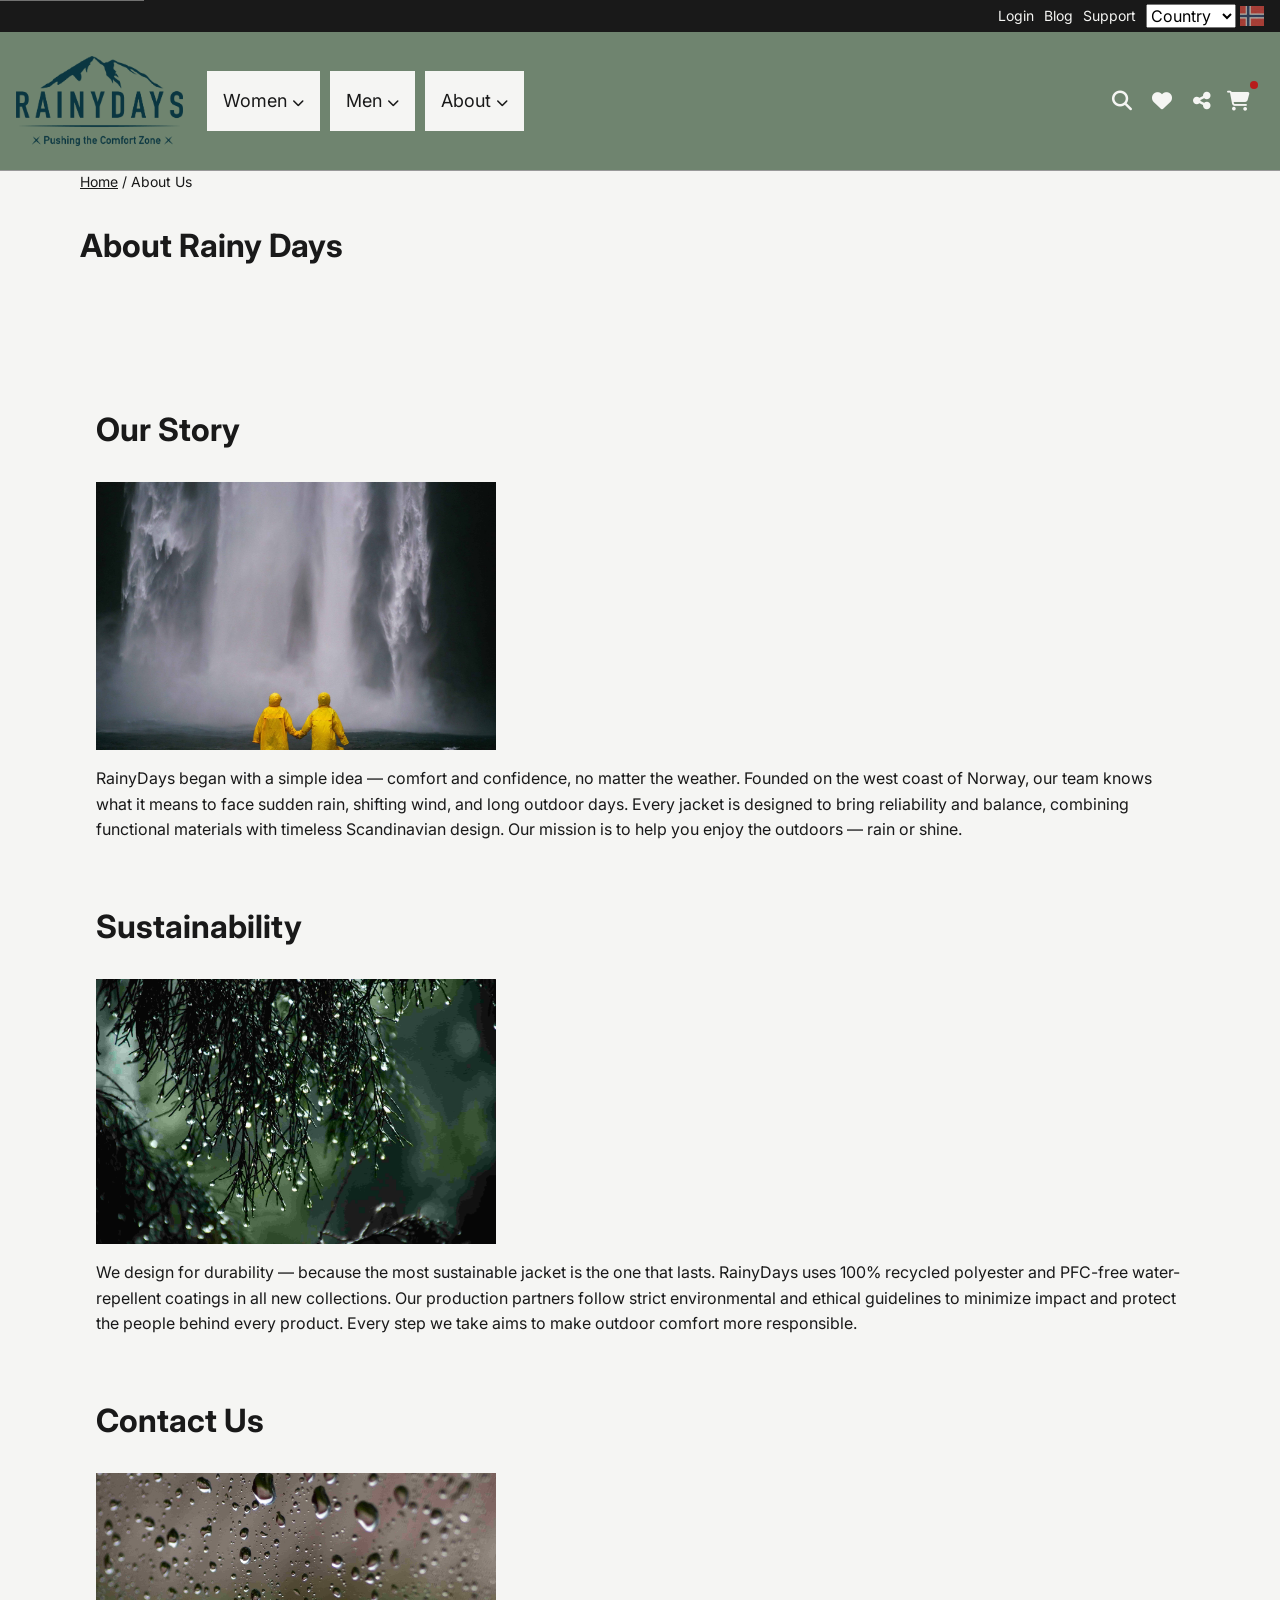
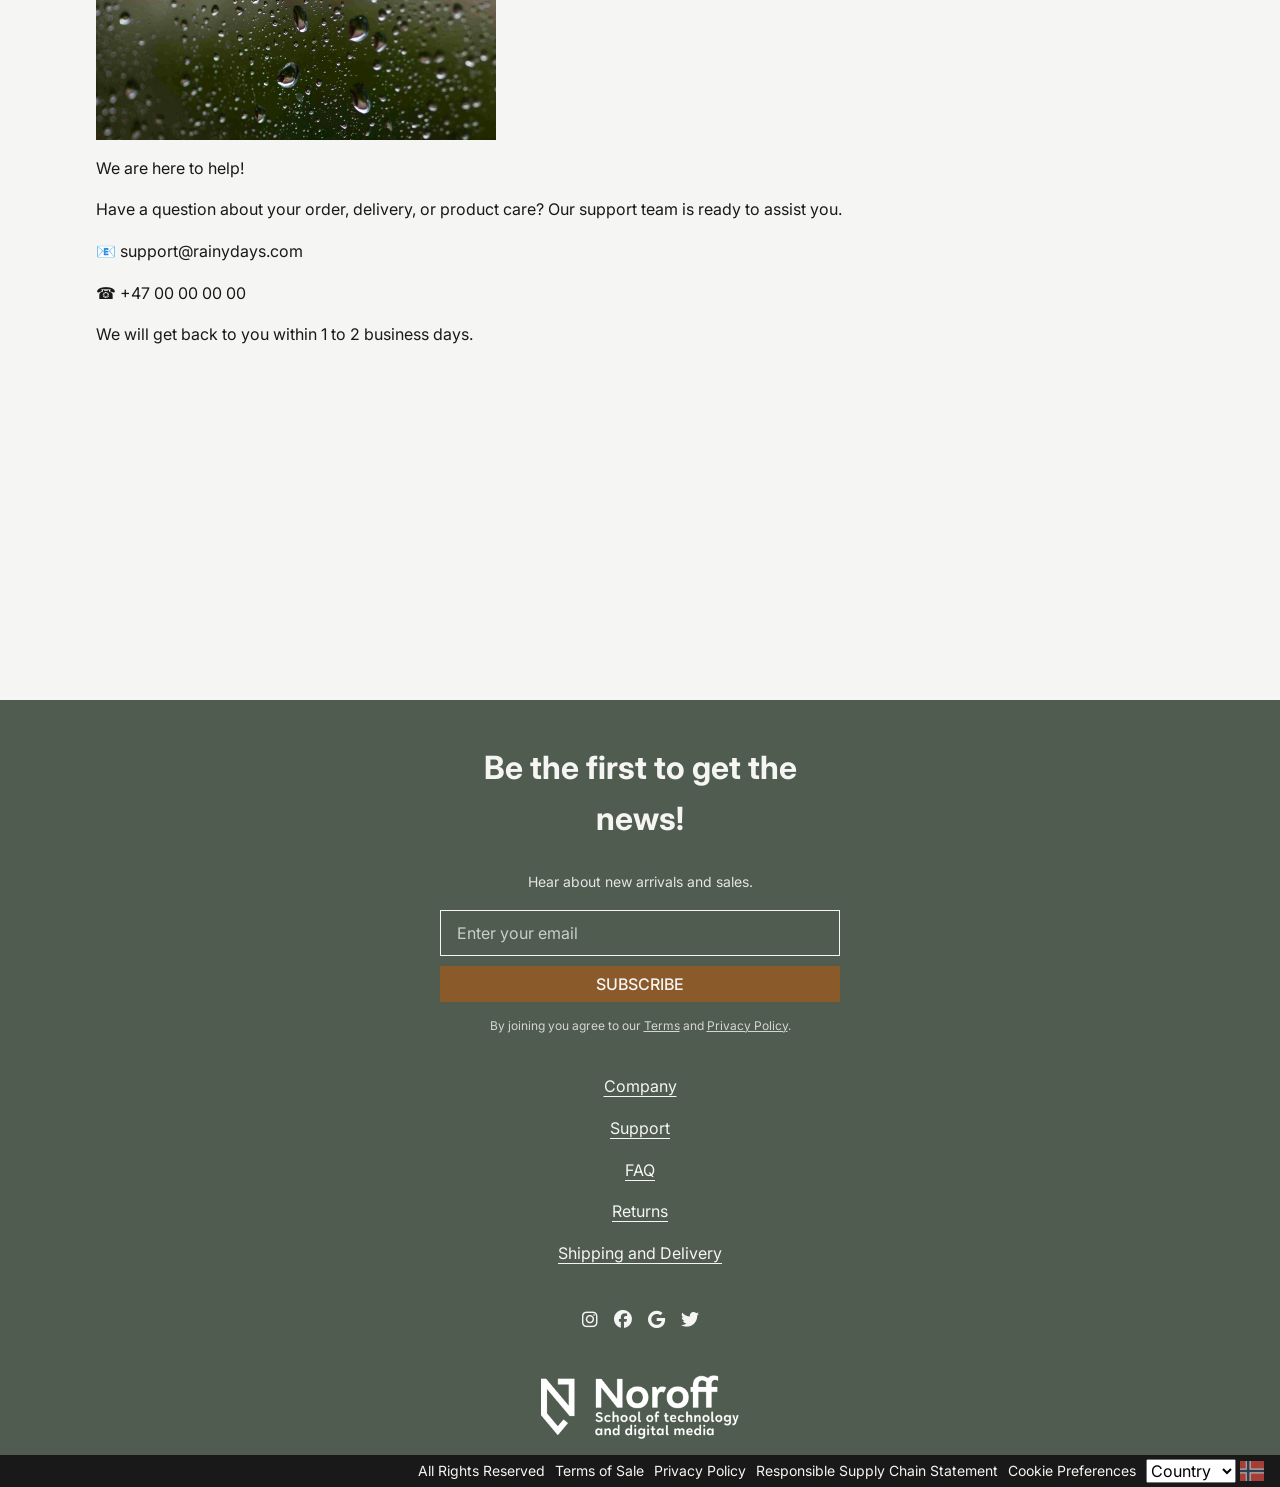
==== about/index.html @ 96429a5e "last about page path fixes" ====
<!doctype html>
<html lang="en">
  <head>
    <title>Rainy Days | About</title>
    <link
      rel="stylesheet"
      href="https://cdnjs.cloudflare.com/ajax/libs/font-awesome/6.4.0/css/all.min.css"
    />
    <meta charset="utf-8" />
    <meta
      name="description"
      content="Learn more about RainyDays and our passion for creating reliable outdoor clothing."
    />
    <meta name="viewport" content="width=device-width, initial-scale=1.0" />
    <link rel="icon" href="../images/rainy-days-logo/favicon.ico" />
    <link rel="stylesheet" href="../css/tokens.css" />
    <link rel="stylesheet" href="../css/base.css" />
    <link rel="stylesheet" href="../css/layout.css" />
    <link rel="stylesheet" href="../css/components.css" />
    <link rel="stylesheet" href="../css/utilities.css" />
    <script type="module" src="../js/app.js" defer></script>
  </head>
  <body>
    <a class="skip-link" href="#main">Skip to content</a>

    <div class="topbar">
      <div class="topbar-inner">
        <nav class="top-nav">
          <ul>
            <li><a href="#">Login</a></li>
            <li><a href="#">Blog</a></li>
            <li><a href="#">Support</a></li>
          </ul>
        </nav>
        <div class="country-select">
          <select
            id="topbar-country-select"
            name="country"
            aria-label="Select your country"
          >
            <option value="">Country</option>
            <option value="norway">Norway</option>
            <option value="denmark">Denmark</option>
            <option value="sweden">Sweden</option>
            <option value="england">England</option>
            <option value="germany">Germany</option>
          </select>
          <img
            src="../images/stock-photos/pixabay-flag-norway.jpg"
            alt="Norway flag"
          />
        </div>
      </div>
    </div>

    <header>
      <div class="header-inner">
        <a href="../index.html" class="logo">
          <picture>
            <source
              media="(min-width: 900px)"
              srcset="../images/rainy-days-logo/rainy-days-logo.png"
            />
            <img
              src="../images/rainy-days-logo/rainy-days-logo-no-text.png"
              alt="Rainy Days Logo"
            />
          </picture>
        </a>

        <nav class="main-nav" aria-label="Desktop navigation">
          <ul class="nav-list">
            <li class="dropdown-item">
              <a href="../category/products-women.html" class="dropdown-trigger">
                Women <i class="fa-solid fa-chevron-down"></i>
              </a>
              <ul class="dropdown-menu">
                <li><a href="../category/products-women.html">All Jackets</a></li>
                <li><a href="../category/products-women.html">Hiking</a></li>
                <li><a href="../category/products-women.html">Activewear</a></li>
                <li><a href="../category/products-women.html">Everyday</a></li>
                <li><a href="../category/products-women.html">Skiing</a></li>
              </ul>
            </li>

            <li class="dropdown-item">
              <a href="../category/products-men.html" class="dropdown-trigger">
                Men <i class="fa-solid fa-chevron-down"></i>
              </a>
              <ul class="dropdown-menu">
                <li><a href="../category/products-men.html">All Jackets</a></li>
                <li><a href="../category/products-men.html">Hiking</a></li>
                <li><a href="../category/products-men.html">Activewear</a></li>
                <li><a href="../category/products-men.html">Everyday</a></li>
                <li><a href="../category/products-men.html">Skiing</a></li>
              </ul>
            </li>

            <li class="dropdown-item">
              <a href="index.html" class="dropdown-trigger">
                About <i class="fa-solid fa-chevron-down"></i>
              </a>
              <ul class="dropdown-menu">
                <li><a href="index.html">Our Story</a></li>
                <li><a href="index.html">Sustainability</a></li>
                <li><a href="#">Contact Us</a></li>
              </ul>
            </li>
          </ul>
        </nav>

        <div class="header-icons">
          <a href="#search" class="icon-link" aria-label="Search products"
            ><i class="fa-solid fa-magnifying-glass"></i
          ></a>
          <a href="#wishlist" class="icon-link" aria-label="Open wishlist"
            ><i class="fa-solid fa-heart"></i
          ></a>
          <a href="#share" class="icon-link" aria-label="Share this page"
            ><i class="fa-solid fa-share-nodes"></i
          ></a>
          <a
            href="../cart/index.html"
            class="icon-link"
            aria-label="View shopping cart"
          >
            <i class="fa-solid fa-cart-shopping"></i>
            <span class="cart-badge" aria-hidden="true"></span>
          </a>

          <label for="menu-toggle" class="menu-toggle-label icon-link">
            <i class="fa-solid fa-bars"></i>
            <span class="sr-only">Toggle navigation menu</span>
          </label>
        </div>
      </div>

      <input type="checkbox" id="menu-toggle" class="menu-toggle-checkbox" />
      <nav class="main-nav-mobile" aria-label="Mobile navigation">
        <ul class="nav-list-mobile">
          <li>
            <details class="mobile-dropdown">
              <summary>Women <i class="fa-solid fa-chevron-down"></i></summary>
              <ul class="mobile-sub-menu">
                <li><a href="../category/products-women.html">All Jackets</a></li>
                <li><a href="../category/products-women.html">Hiking</a></li>
                <li><a href="../category/products-women.html">Activewear</a></li>
                <li><a href="../category/products-women.html">Everyday</a></li>
                <li><a href="../category/products-women.html">Skiing</a></li>
              </ul>
            </details>
          </li>

          <li>
            <details class="mobile-dropdown">
              <summary>Men <i class="fa-solid fa-chevron-down"></i></summary>
              <ul class="mobile-sub-menu">
                <li><a href="../category/products-men.html">All Jackets</a></li>
                <li><a href="../category/products-men.html">Hiking</a></li>
                <li><a href="../category/products-men.html">Activewear</a></li>
                <li><a href="../category/products-men.html">Everyday</a></li>
                <li><a href="../category/products-men.html">Skiing</a></li>
              </ul>
            </details>
          </li>

          <li>
            <details class="mobile-dropdown">
              <summary>About <i class="fa-solid fa-chevron-down"></i></summary>
              <ul class="mobile-sub-menu">
                <li><a href="index.html">Our Story</a></li>
                <li><a href="index.html">Sustainability</a></li>
                <li><a href="index.html">Contact Us</a></li>
              </ul>
            </details>
          </li>
        </ul>
      </nav>
    </header>

    <main id="main">
      <div class="container">
        <div class="breadcrumbs">
          <a href="../index.html">Home</a> / <span>About Us</span>
        </div>

        <h2>About Rainy Days</h2>

        <section
          class="about-us about-container"
          aria-label="About Us Highlights"
        >
          <div class="about-text">
            <h2>Our Story</h2>
            <div class="our-story">
              <img
                src="../images/stock-photos/Pixabay-1836407.jpg"
                alt="Rainy Days Jacket on hanger"
                class="about-image"
              />
              <p>
                RainyDays began with a simple idea — comfort and confidence, no
                matter the weather. Founded on the west coast of Norway, our
                team knows what it means to face sudden rain, shifting wind, and
                long outdoor days. Every jacket is designed to bring reliability
                and balance, combining functional materials with timeless
                Scandinavian design. Our mission is to help you enjoy the
                outdoors — rain or shine.
              </p>
            </div>
          </div>

          <div class="about-text">
            <h2>Sustainability</h2>
            <div class="sustainability">
              <img
                src="../images/stock-photos/Pexels Photo by Sitthan Kutty.jpg"
                alt="Rainy Days Jacket on hanger"
                class="about-image"
              />
              <p>
                We design for durability — because the most sustainable jacket
                is the one that lasts. RainyDays uses 100% recycled polyester
                and PFC-free water-repellent coatings in all new collections.
                Our production partners follow strict environmental and ethical
                guidelines to minimize impact and protect the people behind
                every product. Every step we take aims to make outdoor comfort
                more responsible.
              </p>
            </div>
          </div>

          <div class="about-text">
            <div class="contact-us">
              <h2>Contact Us</h2>
              <img
                src="../images/stock-photos/Pixabay-4347225.jpg"
                alt="Rainy Days Jacket on hanger"
                class="about-image"
              />
              <p>We are here to help!</p>
              <p>
                Have a question about your order, delivery, or product care? Our
                support team is ready to assist you.
              </p>
              <p>📧 support@rainydays.com</p>
              <p>☎️ +47 00 00 00 00</p>
              <p>We will get back to you within 1 to 2 business days.</p>
            </div>
          </div>
        </section>
      </div>
    </main>

    <footer>
      <div class="footer-inner">
        <div class="footer-newsletter">
          <div class="newsletter-header">
            <h2>Be the first to get the news!</h2>
            <p>Hear about new arrivals and sales.</p>
          </div>

          <form action="#" class="newsletter-form">
            <label for="newsletter-email" class="sr-only">Email address</label>

            <div class="form-group">
              <input
                type="email"
                id="newsletter-email"
                placeholder="Enter your email"
                required
              />
              <button type="submit" class="btn btn-narrow">Subscribe</button>
            </div>
          </form>

          <p class="legal-text">
            By joining you agree to our <a href="#">Terms</a> and
            <a href="#">Privacy Policy</a>.
          </p>
        </div>

        <nav class="footer-nav" aria-label="Footer navigation">
          <ul>
            <li><a href="index.html">Company</a></li>
            <li><a href="index.html">Support</a></li>
            <li><a href="index.html">FAQ</a></li>
            <li><a href="index.html">Returns</a></li>
            <li><a href="index.html">Shipping and Delivery</a></li>
          </ul>
        </nav>

        <div class="footer-icons">
          <a href="#" aria-label="Instagram"
            ><i class="fa-brands fa-instagram"></i
          ></a>
          <a href="#" aria-label="Facebook"
            ><i class="fa-brands fa-facebook"></i
          ></a>
          <a href="#" aria-label="Google"
            ><i class="fa-brands fa-google"></i
          ></a>
          <a href="#" aria-label="Twitter"
            ><i class="fa-brands fa-twitter"></i
          ></a>
        </div>

        <a href="../index.html" class="logo-footer">
          <img src="../images/rainy-days-logo/noroff-logo.png" alt="Noroff Logo" />
        </a>
      </div>
    </footer>

    <div class="bottombar">
      <div class="bottombar-inner">
        <nav class="bottom-nav">
          <ul>
            <li><a href="#">All Rights Reserved</a></li>
            <li><a href="#">Terms of Sale</a></li>
            <li><a href="#">Privacy Policy</a></li>
            <li><a href="#">Responsible Supply Chain Statement</a></li>
            <li><a href="#">Cookie Preferences</a></li>
          </ul>
        </nav>
        <div class="country-select">
          <select
            id="bottombar-country-select"
            name="country"
            aria-label="Select your country"
          >
            <option value="">Country</option>
            <option value="norway">Norway</option>
            <option value="denmark">Denmark</option>
            <option value="sweden">Sweden</option>
            <option value="england">England</option>
            <option value="germany">Germany</option>
          </select>
          <img
            src="../images/stock-photos/pixabay-flag-norway.jpg"
            alt="Norway flag"
          />
        </div>
      </div>
    </div>
  </body>
</html>
---- css/tokens.css ----
/* =======================================
   RAINY DAYS DESIGN TOKENS
   ======================================= */

/* ==== FONT IMPORTS ==== */
@import url("https://fonts.googleapis.com/css2?family=Inter:wght@400;500;600&family=Montserrat:wght@400;500;700&display=swap");

:root {
  /* ========================================
     COLORS
     ======================================== */
  
   /* Neutral Colors */
   --color-white: #f5f5f3;           /* Off-white: page background, light surfaces */
   --color-text-dark: #191919;            /* Dark gray/black: body text */
   --color-text-light: #f5f5f3;           /* Off-white: light text */
   --color-heading: #191919;         /* Dark gray/black: headings */
   --color-bkg-boxes: #e0dfdc;        /* Light gray: cards, boxes, modals */
   
   /* Brand Colors */
   --color-primary: #8B5A2B;         /* Warm orange-brown: buttons, CTAs - WCAG AA compliant */
   --color-primary-dark: #191919;    /* Dark gray: topbar background */
   --color-secondary: #6f846f;       /* Changed sage green, AA Compliant with white text: accents, muted backgrounds, header, footer, buttons, dropdowns */
   --color-tertiary: #4f5c4f;       /* WCAG Tested. Dark sage green: accents, muted backgrounds, header, footer, buttons, dropdowns */
   --color-secondary-accent: #0a3641;/* Dark teal: secondary accents */
   
   /* Background Colors */
   --color-bg: #f5f5f3;              /* Main page background */
   --color-bg-muted: #7b8d7b;        /* Muted/secondary backgrounds */
   
   /* Semantic Colors */
   --color-border: #999999;          /* Light borders, dividers */
   --color-error: #B71C1C;           /* Error states */
   --color-success: #388e3c;         /* Success states */


  /* ========================================
     TYPOGRAPHY
     ======================================== */
  
    --font-heading: "Montserrat", system-ui, sans-serif;
    --font-body: "Inter", system-ui, sans-serif;

    /* Base scale */
    --font-size-xs: 0.75rem;   /* 12px */
    --font-size-sm: 0.875rem;  /* 14px */
    --font-size-base: 1rem;    /* 16px (Standard Body) */
    --font-size-md: 1.125rem;  /* 18px (Large Body) */
    
    /* Heading Scale (Mobile) */
    --font-size-h1: 2rem;      /* 32px */
    --font-size-h2: 1.5rem;    /* 24px */
    --font-size-h3: 1.25rem;   /* 20px */
    --font-size-h4: 1.125rem;  /* 18px */

    /* Weights */
    --font-weight-regular: 400;
    --font-weight-medium: 500;
    --font-weight-bold: 600;
    --font-weight-heading: 700;
  
    /* Line Heights */
    --line-height-tight: 1.2;         /* Headings */
    --line-height-base: 1.5;          /* Body text */
    --line-height-loose: 1.8;         /* Large text blocks */
   
    /* Letter Spacing */
    --letter-spacing-tight: -0.02em;
    --letter-spacing-normal: 0;
    --letter-spacing-wide: 0.05em;


   /* ========================================
      SPACING (Mobile / Default Values)
      ======================================== */
    --space-xs: 4px; 
    --space-sm: 8px; 
    --space-md: 16px; 
    --space-lg: 24px; 
    --space-xl: 32px; 
    --space-2xl: 48px; 
    --space-3xl: 64px;


  /* ========================================
     BORDER & RADIUS
     ======================================== */
  
    --radius-none: 0px;
    --radius-sm: 4px;
    --radius-md: 8px;
    --radius-lg: 16px;
    --radius-full: 9999px;
    --header-icon-size: 1rem; /* Mobile icon size */
    --border-width: 1px;


  /* ========================================
     SHADOWS
     ======================================== */
  
    --shadow-sm: 0 2px 4px rgba(0, 0, 0, 0.1);
    --shadow-md: 0 4px 8px rgba(0, 0, 0, 0.15);
    --shadow-lg: 0 8px 16px rgba(0, 0, 0, 0.2);
    --shadow-xl: 0 12px 24px rgba(0, 0, 0, 0.25);


  /* ========================================
     LAYOUT MARGINS & GUTTERS (Mobile-First)
     ======================================== */
  /* 
     Margins: Space between edge of viewport and content
     Gutters: Space between columns/items inside content
  */
  
  --margin-page: 16px;              /* Mobile: page margin */
  --gutter-mobile: 10px;            /* Mobile: space between items */


  /* ========================================
     TRANSITIONS & ANIMATIONS
     ======================================== */
  
  --transition-fast: 150ms ease-in-out;
  --transition-base: 250ms ease-in-out;
  --transition-slow: 350ms ease-in-out;
}

   /* Header icon sizing (mobile-first). Override on larger viewports in media queries. */
   :root {
      --header-icon-size: 1.25rem; /* 20px default for mobile */
   }

/* ========================================
   DESKTOP OVERRIDES (900px+)
   ======================================== */
@media (min-width: 900px) {
   :root {
      /* Scale up Headings for Desktop */
      --font-size-h1: 3rem;    /* Jumps from 32px -> 48px */
      --font-size-h2: 2rem;    /* Jumps from 24px -> 32px */
      --font-size-h3: 1.5rem;  /* Jumps from 20px -> 24px */

      /* Scale up Spacing for Desktop */
      /* This makes the layout "breathe" more on big screens 
         without changing layout.css */
      --space-xl: 40px; 
      --space-2xl: 64px; 
      --space-3xl: 80px;

      /* Scale up Icons */
      --header-icon-size: 1.25rem;
   }
}
---- css/base.css ----
/* ========================================
   BASE STYLES
   ======================================== */

html {
    box-sizing: border-box;
    font-size: 100%;
    font-family: var(--font-body);
}

*, *:before, *:after {
    box-sizing: inherit;
}

h1 {
    font-size: var(--font-size-h1);
}

h2 {
    font-size: var(--font-size-h2);
}

h3 {
    font-size: var(--font-size-h3);
}

h4 {
    font-size: var(--font-size-h4);
}

body {
    margin: 0;
    padding: 0;
    font-family: var(--font-body);
    color: var(--color-text-dark);
    line-height: 1.6;
    background-color: var(--color-bg);
}

img {
    max-width: 100%;
    height: auto;
    display: block;
}

a {
    color: inherit;
}

ul {
    list-style: none;
    padding: 0;
    margin: 0;
}

button, input, select {
    font-family: var(--font-body);
    font-size: var(--font-size-base);
}
---- css/layout.css ----
/* =======================================
   LAYOUT.CSS - HEADER & TOPBAR
   ======================================= */

/* UNIVERSAL CONTAINER */

.container {
    margin: 0 16px;
}

@media (min-width: 450px) {
    .container {
        margin: 0 20px;
    }
}

@media (min-width: 900px) {
    .container {
        margin: 0 80px;
    }
}

/* ========================================
   TOPBAR (Desktop-Only: Login, Blog, Support, Country)
   ======================================== */

.topbar {
    display: none;
    background-color: var(--color-primary-dark);
    color: var(--color-white);
    font-family: var(--font-body);
    font-size: var(--font-size-sm);
    padding: var(--space-xs) 0;
}

.topbar-inner {
    display: flex;
    justify-content: flex-end;
    align-items: center;
    gap: var(--gutter-mobile);
    padding: 0 var(--margin-page);
    width: 100%;
    margin-left: 0;
}

.top-nav ul {
    list-style: none;
    padding: 0;
    margin: 0;
    display: flex;
    gap: var(--gutter-mobile);
    flex-wrap: wrap;
}

.top-nav a {
    color: var(--color-white);
    text-decoration: none;
    transition: opacity var(--transition-fast);
}

.top-nav a:hover {
    opacity: 0.8;
}

.country-select {
    display: flex;
    align-items: center;
    gap: var(--space-xs);
}

.country-select img {
    height: 20px;
    width: auto;
    --radius-none: 0px;
}

#country-select {
    background: var(--color-white);
    color: var(--color-text-dark);
    border: 1px solid rgba(255, 255, 255, 0.3);
    padding: var(--space-xs) var(--space-sm);
    --radius-none: 0px;
    font-family: var(--font-body);
    font-size: var(--font-size-sm);
    cursor: pointer;
    transition: border-color var(--transition-fast);
}

#country-select:hover {
    border-color: var(--color-white);
}

#country-select option {
    background: var(--color-primary-dark);
    color: var(--color-white);
}

@media (min-width: 900px) {
    .topbar {
        display: flex;
    }

    .topbar-inner {
        gap: var(--gutter-mobile);
        padding: 0 var(--margin-page);
    }

    .top-nav ul {
        gap: var(--gutter-mobile);
    }
}


/* ========================================
   MAIN HEADER (Logo, Nav, Icons)
   ======================================== */

header {
    background-color: var(--color-secondary);
    border-bottom: 1px solid var(--color-border);
    position: relative;
}

.header-inner {
    display: flex;
    justify-content: space-between;
    align-items: center;
    padding: var(--space-md) var(--margin-page);
    gap: var(--gutter-mobile);
}

.logo {
    flex-shrink: 0;
    display: flex;
    align-items: center;
}

.logo img {
    height: 60px;
    width: auto;
}

/* ========================================
   HEADER ICONS
   ======================================== */

.header-icons {
    display: flex;
    gap: 0;
    align-items: center;
    margin-left: -8px;
}

.icon-link {
    font-size: var(--header-icon-size);
    color: var(--color-white);
    text-decoration: none;
    display: inline-flex;
    align-items: center;
    justify-content: center;
    min-width: 44px;
    min-height: 44px;
    margin-left: -4px;
    transition: transform var(--transition-fast);
}

.icon-link:hover {
    color: var(--color-secondary-accent);
    transform: scale(1.1);
}

.icon-link:focus {
    outline: 2px solid var(--color-primary);
    outline-offset: 2px;
}

.icon-link:active {
    transform: scale(0.95);
    color: var(--color-secondary-accent);
}

.icon-link .cart-link {
    position: relative;
}

.cart-badge {
    position: relative;
    top: -16px;
    right: 0;
    width: 8px;
    height: 8px;
    background-color: var(--color-error);
    border-radius: 50%;
}

@media (min-width: 900px) {
    .header-inner {
        padding: var(--space-lg) var(--margin-page);
        gap: var(--space-lg);
    }

    .logo img {
    height: 90px;
    width: auto;
}
    
    .header-icons {
        gap: 0;
    }
}


/* ========================================
   NAVIGATION (Main Navigation Menu)
   ======================================== */

/* Hidden checkbox that controls menu state */
.menu-toggle-checkbox {
    display: none;
}

/* Hamburger icon label - styled as icon */
.menu-toggle-label {
    display: inline-flex;
    align-items: center;
    justify-content: center;
    font-size: var(--header-icon-size);
    cursor: pointer;
    padding: 0;
    margin: 0;
    background: none;
    border: none;
    min-width: 44px;
    min-height: 44px;
    transition: transform var(--transition-fast);
}

.menu-toggle-label:hover {
    transform: scale(1.1);
}

/* Mobile navigation dropdown - full width below header */
.main-nav-mobile {
    display: none;
    position: absolute;
    top: 100%;
    left: 0;
    right: 0;
    background-color: var(--color-white);
    border-bottom: 1px solid var(--color-border);
    padding: var(--space-md) var(--margin-page);
    z-index: 50;
    width: 100%;
}

/* Show mobile nav when hamburger is checked */
.menu-toggle-checkbox:checked ~ .main-nav-mobile {
    display: block;
}

/* Desktop nav - hidden on mobile, shown on desktop */
.main-nav {
    display: none;
}

/* Mobile navigation list */
.nav-list {
    list-style: none;
    padding: 0;
    margin: 0;
    display: flex;
    flex-direction: column;
    gap: var(--space-md);
}

.nav-list a {
    color: var(--color-text-dark);
    text-decoration: none;
    font-size: var(--font-size-md);
    display: block;
    transition: color var(--transition-fast);
}

.nav-list a:hover {
    color: var(--color-secondary-accent);
}

.nav-list a:focus {
    outline: 2px solid var(--color-secondary-accent);
    outline-offset: 2px;
}

.nav-list a:active {
    color: var(--color-tertiary);
}

/* --- DESKTOP NAVIGATION OVERRIDES (900px+) --- */
@media (min-width: 900px) {
    /* Hide hamburger on desktop */
    .menu-toggle-label {
        display: none;
    }

    /* Hide mobile nav dropdown on desktop */
    .main-nav-mobile {
        display: none !important;
    }

    /* Show desktop navigation as horizontal menu on desktop */
    .main-nav {
        display: flex !important;
        position: static;
        background: none;
        border: none;
        padding: 0;
        gap: var(--gutter-mobile);
        flex: 1;
    }

    .nav-list {
        flex-direction: row;
        gap: var(--gutter-mobile); 
    }

    .nav-list a {
        font-size: var(--font-size-md);
    }
}


/* ========================================
   MOBILE HAMBURGER menu
   ======================================== */

/* Remove default triangle marker from <details> */
details > summary {
    list-style: none;
    cursor: pointer;
    display: flex;
    justify-content: space-between;
    align-items: center;
    font-size: var(--font-size-md); /* Matches nav link size */
    font-weight: 500;
    padding: 10px 0; /* Gives it a button feel */
}

/* Chrome/Safari specific marker removal */
details > summary::-webkit-details-marker {
    display: none;
}

/* Rotate the arrow icon when opened */
details[open] summary i {
    transform: rotate(180deg);
    transition: transform 0.3s ease;
}

/* Style the sub-menu links */
.mobile-sub-menu {
    padding-left: 20px; /* Indent sub-items */
    display: flex;
    flex-direction: column;
    gap: 10px;
    margin-bottom: 10px;
}

.mobile-sub-menu a {
    font-size: 0.95rem; /* Slightly smaller than main links */
    opacity: 0.9;
}


/* ========================================
   HERO SECTION
   ======================================== */

.hero-banner {
    /* MOBILE LAYOUT: Flex Column */
    display: flex;
    flex-direction: column;
    width: 100%;
    overflow: hidden;
}

/* THE TEXT (Mobile: orange AUTUMN COLLECTION on top.) Hide other text on mobile, make image clickable. */
.hero-content {
    /* Order -1 moves it visually to the top on Mobile */
    order: -1; 
    
    background-color: var(--color-primary); /* Orange bar Unsure if this can be treated as orange button or if it should have a separate layout. */
    color: var(--color-text-light);
    padding: var(--space-md);
    text-align: left;
    z-index: 2; /* Ensure text sits on top as a"button". */
    margin-top: 8px;
    margin-bottom: 8px;
}

.hero-content:hover {
    background-color: var(--color-secondary); /* Darker orange on hover */
}

.hero-content h1 {
    font-size: var(--font-size-lg);
    text-transform: uppercase;
    margin: 0;
    font-weight: 700;
}

/* Hide the subtitles and button on Mobile to match the fimga layout. */
.hero-content p,
.hero-content .btn {
    display: none; 
}

/* --- THE IMAGE (Mobile: Tall Portrait) --- */
.hero-media {
    position: relative; /* For the price tag */
    width: 100%;
}


.hero-media img { /* This is to make sure the image scales with the screen width. */
    width: 100%;
    height: 100%;
    object-fit: cover; /* Ensures image fills space without stretching */
    display: block;
}

/* Price Tag (Mobile Only? Consider price tag in bottom right corner on desktop, or even same placement on desktop as mobile.) */
.hero-price-tag {
    position: absolute;
    top: 0px;
    left: 0px;
    background-color: var(--color-secondary); /* Sage green. Check if darker color needed.--color-tertiary? */
    color: var(--color-white);
    padding: 16px 16px;
    font-weight: bold;
    z-index: 2;
}

.hero-text-link {
    text-decoration: none; /* Removes the line */
    color: inherit;
    display: block;
}

/* --- DESKTOP HERO OVERRIDES (900px+) --- */
@media (min-width: 900px) {
    
    .hero-banner {
        /* DESKTOP LAYOUT: CSS Grid Stacking. This is to make the text and button stay on top of the image in desktop view.*/
        display: grid;
        /* create 1 single cell */
        grid-template-columns: 1fr;
        grid-template-rows: 600px; /* Fixed height for desktop. One single row that is exactly 600 pixels tall. */
        overflow: hidden; /* Crops anything spilling out */
    }

    /* --- THE IMAGE (Fills the whole grid) --- */
    .hero-media {
        grid-column: 1 / -1;
        grid-row: 1 / -1;
        aspect-ratio: auto; /* Reset aspect ratio */
    }

    .hero-price-tag {
        display: none; /* Hide price on desktop */
    }

    /* --- THE TEXT (Overlays the grid) */
    .hero-content {
        grid-column: 1 / -1;
        grid-row: 1 / -1;
        
        margin-top: 0;
        margin-bottom: 0;
        /* Reset Orange Bar styles */
        background-color: transparent;
        order: 0; /* Reset order */
        text-align: left;
        
        /* Positioning logic */
        align-self: center; /* Vertical Center */
        justify-self: start; /* Horizontal Left */
        padding-left: 10%;
        
        /* Shadow for readability */
        text-shadow: 0 2px 4px rgba(0,0,0,0.6);
    }

    .hero-content h1 {
        font-size: 3rem;
        margin-bottom: 1rem;
        text-transform: none;
    }

    .hero-content:hover {
    background-color: transparent; /* No orange on hover */
}

    /* Show the elements we hid on mobile */
    .hero-content p,
    .hero-content .btn {
        display: block;
    }
    
    .hero-content p {
        font-size: 1.5rem;
        margin-bottom: 2rem;
    }

    .hero-media::after { /*This is the dark overlay effect on the image. I only added on desktop though, for hover. */
        content: "";
        position: absolute;
        inset: 0;
        background: rgba(0, 0, 0, 0.4);
        opacity: 1;
        transition: opacity var(--transition-fast);
        pointer-events: none;
    }

    .hero-banner:has(.hero-text-link:hover) .hero-media::after {
        opacity: 0;
    }
}


/* ========================================
   FOOTER
   ======================================== */

footer {
    background-color: var(--color-tertiary);
    color: var(--color-white);
    font-family: var(--font-body);
    font-size: var(--font-size-sm);
    padding: var(--space-2lg) 0;
    margin-top: 20%; /* Space above footer */
}

.footer-inner {
    display: flex;
    flex-direction: column;
    align-items: center; /* Centers everything for mobile */
    text-align: center;  /* Centers text on mid-axis, otherwise the text is centered but left aligned. */
    gap: var(--space-xl); /* Big spacing between sections */
    width: 100%;
    max-width: 1200px;
    margin: 0 auto;
    padding: 16px var(--margin-page);
}

.footer-nav ul {
    list-style: none;
    padding: 0;
    margin: 0;
    display: flex;
    flex-direction: column; /* Mobile: Vertical Stack */
    gap: var(--space-md);   /* Space between links */
}

.footer-nav a {
    color: var(--color-text-light);
    text-decoration: underline;
    text-underline-offset: 4px; /* Pushes underline down slightly for readability */
    font-size: var(--font-size-base);
}

.footer-nav a:hover {
    opacity: 0.8;
    color: var(--color-secondary-accent);
}

.footer-icons {
    display: flex;
    flex-direction: row;
    gap: var(--space-md); /* Space between icons */
    font-size: var(--font-size-md);
}

.footer-icons a {
    color: var(--color-white);
    text-decoration: none;
    transition: transform 0.2s;
}

.footer-icons a:hover {
    color: var(--color-secondary-accent);
    transform: scale(1.1);
}

.logo-footer img {
    height: 64px;
    width: auto;
    filter: brightness(invert); /* Supposed to invert logo color, doesnt seem to be working. */
}


/* ========================================
   BOTTOMBAR
   ======================================== */

.bottombar {
    display: none;  /* Hidden on mobile */
    background-color: var(--color-primary-dark);
    color: var(--color-white);
    font-family: var(--font-body);
    font-size: var(--font-size-sm);
    padding: var(--space-xs) 0;
}

/* Bottombar inner content alignment */
.bottombar-inner {
    display: flex;
    justify-content: flex-end;
    align-items: center;
    gap: var(--gutter-mobile);
    padding: 0 var(--margin-page);
    width: 100%;  /* Ensure full width */
    margin-left: 0;  /* Prevent default margin issues */
}

/* Bottom navigation links */
.bottom-nav ul {
    list-style: none;
    padding: 0;
    margin: 0;
    display: flex;
    gap: var(--gutter-mobile);
    flex-wrap: wrap;
}

.bottom-nav a {
    color: var(--color-white);
    text-decoration: none;
    transition: opacity var(--transition-fast);
}

.bottom-nav a:hover {
    opacity: 0.8;
}

/* --- DESKTOP BOTTOMBAR OVERRIDES (900px+) --- */
@media (min-width: 900px) {
    /* Show bottom-bar on desktop */
    .bottombar {
        display: flex;
    }

    .bottombar-inner {
        gap: var(--gutter-mobile);
        padding: 0 var(--margin-page);
    }

    .bottom-nav ul {
        gap: var(--gutter-mobile);
    }
}

/* ========================================
   HOME-GRID LAYOUT - Parent grid of Category grid, Featured Products & Promo grid.
   ======================================== */

@media (max-width: 449px) {
    .home-grid {
        display: flex;
        flex-direction: column;
        gap: 20px; /* Space between left and right columns */
    }

    .left-column,
    .right-column {
        display: flex;
        flex-direction: column;
        gap: 20px;
    }

    .right-column .promo-grid {
        order: 1;
    }

    .right-column .featured-two {
        order: 2;
    }
}

@media (min-width: 450px) and (max-width: 899px) {
    .home-grid {
        display: grid;
        grid-template-columns: 1fr 1fr; /* 2 columns */
        grid-template-areas: 
            "left   right";
        gap: var(--space-md);
    }

    .left-column {
        grid-area: left;
        display: flex;
        flex-direction: column;
        gap: 20px;
        padding-top: 20px;
    }

    .right-column {
        grid-area: right;
        display: flex;
        flex-direction: column;
        gap: 20px;
        padding-top: 20px;
    }
}


/* ========================================
   DESKTOP LAYOUT (900px+)
   ======================================== */
@media (min-width: 900px) {
    
    /* 1. Hide the Featured Products */
    .product-card.featured-one,
    .product-card.featured-two {
        display: none;
    }

    /* 2. Update the Grid Map */
    .home-grid {
        display: grid;
        gap: var(--space-md);
    }
    
    /* 3. Update the Category Grid */
    .category-grid {
        display: grid;
        grid-template-columns: 1fr 1fr 1fr; 
        gap: var(--space-md);
    }

    .shop-promos {
        display: grid;
        grid-template-columns: 1fr 1fr; 
        gap: var(--space-md);
    }
}

/* ========================================
   CATEGORY GRID LAYOUT
   ======================================== */

.category-grid {
    display: grid;
    /* TINY SCREENS (Safety Mode) */
    /* If screen is super skinny (<450px), force 1 column so text fits */
    grid-template-columns: 1fr; 
    gap: var(--space-md);
    margin-bottom: 0;
    align-items: center; /* Vertically center items */
}

/* Make the Slogan span across 2 columns on mobile or make it disappear entirely? */
.category-slogan {
    display: none; /* This hides slogan on mobile to match Figma */
}

/*DESKTOP OVERRIDES */

@media (min-width: 900px) {
    .category-slogan {
        display: block; /* Show slogan on desktop */
        text-align: left;
        padding: 0;
        margin: 0;
    }
} 

/* STANDARD MOBILE (450px+) */
@media (min-width: 450px) {
    .category-grid {
    display: grid;
    /* 1 Columns for 450px or wider up to 899px */
    grid-template-columns: 1fr; 
    gap: var(--space-md);
    margin-bottom: 0;
    align-items: center; /* Vertically center items */
    }
}

@media (min-width: 900px) {
    
    .category-grid {
        /* 3 Columns */
        grid-template-columns: 1fr 1fr 1fr;
        gap: var(--space-md);
    }

    /* Reset Slogan to take just 1 column */
    .category-slogan {
        grid-column: auto; 
        text-align: left;
        padding: 0;
        margin: 0;
    }
}

/* ========================================
   PROMO GRID LAYOUT
   ======================================== */

.promo-grid {
    display: grid;
    /* TINY SCREENS (Safety Mode) */
    /* If screen is super skinny (<450px), force 1 column so text fits */
    grid-template-columns: 1fr; 
    gap: var(--space-md); 
    margin-bottom: 0;
}

/* STANDARD MOBILE (450px+) - Force side-by-side for promos */
@media (min-width: 450px) {
    .promo-grid {
        grid-template-columns: 1fr; /* 1 column to stack vertically */
    }
}


/* DESKTOP LUXURY (900px+) */
@media (min-width: 900px) {
    .promo-grid {
        grid-template-columns: repeat(2, 1fr); /* Switch to 3 columns */
        gap: var(--space-md);
    }
}   



/* ========================================
   PRODUCT-GRID LAYOUT (Products-women, homepage etc.)
   ======================================== */

.product-grid {
    display: grid;
    /* TINY SCREENS (Safety Mode) */
    /* If screen is super skinny (<450px), force 1 column so text fits */
    grid-template-columns: 1fr; 
    gap: var(--space-md); 
    margin-bottom: var(--space-3xl);
    /* Removed margin: 16px; */
}

/* STANDARD MOBILE (450px+) */
@media (min-width: 450px) {
    .product-grid {
        grid-template-columns: repeat(2, 1fr); /* The standard 2-col view */
        /* Removed margin: 20px; */
    }
}

/* DESKTOP LUXURY (900px+) */
@media (min-width: 900px) {
    .product-grid {
        grid-template-columns: repeat(3, 1fr); /* Switch to 3 columns */
        gap: var(--space-lg); /* Bigger gaps */
        /* Removed margin: 80px; */
    }
}


/* ========================================
   PRODUCT-SPECIFIC PAGE LAYOUT
   ======================================== */

.product-specific-container {
    padding-top: var(--space-md);
    padding-bottom: var(--space-3xl);
}

.breadcrumbs {
    margin-bottom: var(--space-md);
    font-size: var(--font-size-sm);
    color: var(--color-text-dark);
}

.breadcrumbs a:hover {
    margin-bottom: var(--space-md);
    color: var(--color-primary);
}

/* MOBILE DEFAULT: Stacked Column */
.product-layout {
    display: flex;
    flex-direction: column;
    gap: var(--space-xl);
}

/* Gallery - Mobile Scroll */
.gallery-main {
    display: flex;
    overflow-x: auto; /* Allow side scrolling */
    scroll-snap-type: x mandatory; /* Snap effect */
    gap: 10px;
}

.gallery-main img {
    width: 100%;
    scroll-snap-align: center;
    aspect-ratio: 3/4;
    object-fit: cover;
}

/* Mobile Thumbnails - Show below main image in horizontal row */
.gallery-thumbnails {
    display: flex;
    flex-direction: row;
    gap: var(--space-md);
    overflow-x: auto;
    padding-bottom: var(--space-sm);
    padding-top: var(--space-md);
}

.thumb {
    background: none;
    border: none;
    padding: 0;
    cursor: pointer;
    flex-shrink: 0;
}

.thumb img {
    width: 60px;
    height: auto;
    aspect-ratio: 3/4;
    object-fit: cover;
    opacity: 0.6;
    transition: opacity 0.2s;
}

.thumb:hover img,
.thumb.active img {
    opacity: 1;
}

/* Product Bottom Section - Reviews and More Information */
.product-bottom-section {
    display: flex;
    flex-direction: column;
    gap: var(--space-xl);
    margin-top: var(--space-2xl);
}

/* DESKTOP LAYOUT (900px+) */
@media (min-width: 900px) {
    
    .product-layout {
        display: grid;
        /* 1.2fr (Gallery) | 1fr (Info) */
        grid-template-columns: 1.2fr 1fr; 
        gap: var(--space-2xl);
        align-items: start;
    }

    /* Desktop Gallery Grid */
    .product-gallery {
        display: grid;
        grid-template-columns: 80px 1fr; /* Thumbs | Main */
        gap: var(--space-md);
        position: sticky;
        top: 20px;
    }
    
    .gallery-thumbnails {
        display: flex;
        flex-direction: column;
        gap: 10px;
        order: -1; /* Move to left */
        overflow-x: visible;
        padding-bottom: 0;
    }

    .thumb img {
        width: 100%;
    }

    .gallery-main { overflow: visible; }

    .product-bottom-section {
        display: grid;
        grid-template-columns: 1fr 1fr;
        gap: var(--space-2xl);
        align-items: start;
    }

    .product-reviews {
        order: -1; /* Reviews on left */
    }

    .product-details-accordion {
        order: 1; /* More Information on right */
    }
}


/* ========================================
   CART PAGE LAYOUT
   ======================================== */
   
.cart-body {
    border-radius: 0px;
    
}

.cart-layout {
    display: grid;
    gap: var(--space-lg);
}

.cart-list {
    display: flex;
    flex-direction: column;
}

.continue-shopping {
    display: block;
    text-align: center;
    margin-top: var(--space-xs);
    color: var(--color-text-dark);
    text-decoration: underline;
    text-underline-offset: 3px;
}

.continue-shopping:hover,
.continue-shopping:focus {
    color: var(--color-primary);
}

.safe-checkout-icons {
    display: flex;
    justify-content: center;
    gap: var(--space-md);
    margin-top: var(--space-lg);
    font-weight: var(--font-weight-bold);
}


@media (min-width: 900px) {
    .cart-body {
        background-color: transparent;
        padding: 0;
    }

    .cart-layout {
        display: grid;
        grid-template-columns: 2fr 1fr; /* Cart Details 2/3, Summary 1/3 */
    }

    .cart-list {
    display: flex;
    flex-direction: column;
    }
}


/* ========================================
   CHECKOUT PAGE LAYOUT - With an accordion for Info, Shipping and Payment.
   ======================================== */

.checkout-container {
    padding-bottom: var(--space-3xl);
}

.checkout-layout {
    display: flex;
    flex-direction: column; /* Mobile: Stacked */
    gap: var(--space-xl);
    margin-top: var(--space-md);
}

.checkout-summary {
    order: 1; /*I want the summary above the forms on mobile*/
}

.checkout-forms {
    order: 2;
}

.checkout-layout a {
    display: block;
    text-align: center;
}

.checkout-step {
    border-bottom: 1px solid var(--color-border);
    margin-bottom: var(--space-md);
}

.checkout-step summary {
    list-style: none;
    cursor: pointer;
    display: flex;
    justify-content: space-between;
    align-items: center;
    padding: var(--space-md) 0;
    color: var(--color-text-dark);
}

.checkout-step summary::-webkit-details-marker { display: none; }

.checkout-step h3 {
    margin: 0;
    font-size: var(--font-size-h3);
}

.checkout-step[open] summary {
    border-bottom: 1px solid var(--color-border);
    margin-bottom: var(--space-md);
}

.checkout-step .radio-option {
    display: grid;
    grid-template-columns: auto 1fr auto;
    align-items: center;
    gap: var(--space-md);
    padding: var(--space-sm);
    font-weight: var(--font-weight-bold);
}

.step-content {
    padding-bottom: var(--space-lg);
    animation: fadeIn 0.3s ease-in-out;
}

.form-group-row {
    display: flex;
    gap: var(--space-md);
}
.form-group-row .form-row {
    flex: 1; /* Split width 50/50 */
}

input {
    width: 100%;
    padding: 12px;
    border: 1px solid #ccc;
    border-radius: 0;
    box-sizing: border-box;
}

/* --- RIGHT COLUMN: SUMMARY --- */
.summary-card {
    background-color: var(--color-bkg-boxes);
    padding: var(--space-md);
    border: 1px solid var(--color-border);
}

.summary-rows {
    display: flex;
    flex-direction: column;
    gap: var(--space-md);
    margin: 0;
}

.summary-row {
    display: flex;
    justify-content: space-between;
    align-items: center;
    padding-bottom: var(--space-sm);
    border-bottom: 1px solid var(--color-border);
}

.summary-row.total {
    font-weight: var(--font-weight-bold);
}

.summary-card h2 {
    display: none;
}

.mini-cart-item {
    display: flex;
    gap: 12px;
    margin-bottom: 12px;
    font-size: 0.9rem;
}

.mini-cart-item img {
    width: 60px;
    height: 80px;
    object-fit: cover;
}

/* ========================================
   DESKTOP LAYOUT (900px+)
   ======================================== */
@media (min-width: 900px) {
    .checkout-summary,
    .checkout-forms {
        order: initial;
    }

    .summary-card h2 {
        display: block;
    }

    .checkout-layout {
        display: grid;
        grid-template-columns: 2fr 1fr; /* Forms take 2/3, Summary takes 1/3 */
        gap: var(--space-3xl);
        align-items: start; /* Prevents summary from stretching */
    }

    /* Makes the Order Summary Sticky */
    .checkout-summary {
        position: sticky;
        top: 20px; /* Stays 20px from top of screen while scrolling */
    }
}

   /* ========================================
   SUCCESS PAGE LAYOUT
   ======================================== */

.success-container {
    padding-top: var(--space-3xl);
    padding-bottom: var(--space-3xl);
    /* Centralize everything in this container */
    display: flex;
    flex-direction: column;
    align-items: center; 
    text-align: center;
}

.success-message {
    max-width: 600px;
    margin-bottom: var(--space-3xl);
    display: flex;
    flex-direction: column;
    align-items: center;
    gap: var(--space-md);
}

/* The green checkbock icon */
.success-icon {
    width: 80px;
    height: 80px;
    background-color: var(--color-success); /* Green background */
    border-radius: 50%; /* Makes it a circle */
    display: flex;
    align-items: center;
    justify-content: center;
    margin-bottom: var(--space-md);
}

/* The Checkmark Icon */
.success-icon i {
    color: var(--color-white);
    font-size: 2.5rem;
}

/* Typography Tweaks */
.success-message h1 {
    font-size: var(--font-size-h1); /* Uses mobile/desktop responsive token [2, 3] */
    margin: 0;
}

.success-message p {
    color: var(--color-text-dark);
    margin-bottom: var(--space-lg);
}

/* Divider line */
.divider {
    width: 100%;
    max-width: 200px;
    border: 0;
    border-top: 1px solid var(--color-border);
    margin-bottom: var(--space-3xl);
}

/* Category Grid on Success Page - Centered with no slogan */
.success-container .category-grid {
    width: 100%;
    justify-content: center;
}

 /* ========================================
   ABOUT PAGE LAYOUT
   ======================================== */

.about-us {
    display: flex;
    flex-direction: column;
    gap: var(--space-md);
    padding: var(--space-3xl) var(--margin-page);
}

.about-container {
    max-width: 1200px;
    margin: 0 auto;
}

.about-text {
    gap: var(--space-md);
}

.about-image {
    width: 100%;
    max-width: 400px;
    border-radius: 0px;
    height: auto;
}
---- css/components.css ----
/* ========================================
   COMPONENTS.CSS
   Reusable UI patterns (buttons, cards, dropdowns, newsletter)
   Mobile-first, with local breakpoints
   ======================================== */


/* ========================================
   DESKTOP DROPDOWN MENU
   ======================================== */
@media (min-width: 900px) {

    .dropdown-item {
        position: relative;
        height: 100%;
    }

    .dropdown-trigger {
        display: flex;
        align-items: center;
        gap: 8px;
        background-color: var(--color-white);
        color: var(--color-text-dark);
        padding: 16px 16px;
        text-decoration: none;
        transition: all 0.5s ease;
        border-radius: 0;
    }

    .dropdown-trigger i {
        font-size: 0.75rem;
        transition: transform 0.3s ease;
    }

    .dropdown-item:hover .dropdown-trigger {
        background-color: var(--color-primary);
        color: var(--color-white);
    }

    .dropdown-item:hover .dropdown-trigger i {
        transform: rotate(180deg);
    }

    .dropdown-menu {
        display: none;

        position: absolute;
        top: 100%;
        left: 0;

        min-width: 160px;
        background-color: var(--color-white);
        padding: 10px 0;

        box-shadow: 0 4px 12px rgba(0,0,0,0.15);
        z-index: 100;

        flex-direction: column;
        gap: 0;
        list-style: none;
    }

    .dropdown-item:hover .dropdown-menu {
        display: flex;
    }

    .dropdown-menu li {
        width: 100%;
    }

    .dropdown-menu a {
        display: block;
        padding: 10px 16px;
        color: var(--color-text-dark);
        font-size: 0.9rem;
        text-decoration: none;
        transition: background 0.2s;
    }

    .dropdown-menu a:hover {
        background-color: var(--color-primary);
        color: var(--color-text-light);
        transition: background-color 0.4s ease, color 0.4s ease;
    }

}


/* ========================================
   BUTTONS
   ======================================== */

.btn {
    background-color: var(--color-primary);
    color: var(--color-white);
    border: none;
    padding: 12px 24px;
    font-weight: var(--font-weight-bold);
    text-transform: uppercase;
    text-decoration: none;
    cursor: pointer;
    transition: background-color 0.2s;
    border-radius: 0;
}

.btn:hover {
    background-color: var(--color-secondary);
}

.btn:focus {
    outline: 3px solid var(--color-primary);
    outline-offset: 2px;
}

.btn:active {
    transform: scale(0.98);
    background-color: var(--color-tertiary);
}

/* Narrow Button */
.btn-narrow {
    display: block;
    width: 100% ;
    padding: 8px 8px;
    background-color: var(--color-primary);
    color: var(--color-white);
    border: none;
    text-decoration: none;
    text-align: center;
    font-weight: var(--font-weight-medium);
    cursor: pointer;
    transition: background-color 0.2s;
    border-radius: 0;
}

.btn-narrow:hover {
    background-color: var(--color-white);
    color: var(--color-text-dark);
}

.btn-narrow:focus {
    outline: 3px solid var(--color-primary);
    outline-offset: 2px;
}

.btn-narrow:active {
    transform: scale(0.98);
    background-color: var(--color-tertiary);
}

/* Wide Button */
.btn-wide {
    padding: 16px 32px;
    font-weight: 700;
    font-size: 1.25rem;
    background-color: var(--color-primary);
    color: var(--color-white);
    border: none;
    font-weight: var(--font-weight-bold);
    text-transform: uppercase;
    text-decoration: none;
    cursor: pointer;
    transition: background-color 0.2s;
    border-radius: 0;
}

.btn-wide:focus {
    outline: 3px solid var(--color-primary);
    outline-offset: 2px;
}

.btn-wide:active {
    transform: scale(0.98);
    background-color: var(--color-tertiary);
}


/* Remove Button - Shows an "X" icon */
.btn-remove {
    background: none;
    border: none;
    width: 44px;
    height: 44px;
    display: inline-flex;
    align-items: center;
    justify-content: center;
    cursor: pointer;
    color: var(--color-text-dark);
}

.btn-remove:hover {
    background-color: var(--color-primary);
    color: var(--color-white);
}


/* ========================================
   DROPDOWNS
   ======================================== */

   /* ========================================
   Green Information Button / Dropdown with a + sign
   ======================================== */

.product-details-accordion {
    display: flex;
    flex-direction: column;
    gap: 1px; 
}

/* Closed state: Sage Green Background / White Text */
.info-item summary {
    display: flex;
    justify-content: space-between;
    align-items: center;
    padding: 16px;
    cursor: pointer;
    list-style: none;
    
    background-color: var(--color-tertiary); 
    color: var(--color-white);
    
    font-weight: 600;
    text-transform: uppercase;
    font-size: 0.9rem;
    transition: all 0.3s ease;
    border: 1px solid transparent;
}

/* Removes default browser marker */
.info-item summary::-webkit-details-marker {
    display: none;
}

.info-item summary:hover {
    background-color: var(--color-white);
    color: var(--color-text-dark);
    border-color: var(--color-secondary);
}

.info-item[open] summary {
    background-color: var(--color-white);
    color: var(--color-text-dark);
    border-bottom: 1px solid transparent;
}

/* --- icon animation on click --- */
.info-item summary i {
    transition: transform 0.3s ease;
}

/* Rotates "+" icon when opening */
.info-item[open] summary i {
    transform: rotate(45deg); 
}

.info-content {
    padding: 16px 20px;
    background-color: var(--color-white);
    color: var(--color-text-dark);
    font-size: 0.9rem;
    line-height: 1.6;
    border: 1px solid var(--color-bg-muted); 
    border-top: none; /* Merges with the header */
}

.info-content ul {
    padding-left: 20px;
    margin: 0;
}

/* ========================================
   SORT AND FILTER TOOLBAR
   ======================================== */
   
.toolbar {
    display: flex;
    justify-content: space-between;
    margin-bottom: var(--space-lg);
    gap: var(--space-md);
}

/* Mobile: Stack vertically below 450px */
@media (max-width: 349px) {
    .toolbar {
        flex-direction: column;
        gap: var(--space-sm);
    }
}

/* Desktop: Move buttons to the right on 900px+ */
@media (min-width: 900px) {
    .toolbar {
        justify-content: flex-end;
        gap: var(--space-md);
    }
}

.toolbar .dropdown-item {
    position: relative;
    flex: 1;
    min-width: 0;
}

@media (min-width: 900px) {
    .toolbar .dropdown-item {
        flex: none;
        min-width: 150px;
    }
}

/* Transparent Button Style */
.tool-btn {
    background-color: transparent;
    border: 1px solid var(--color-text-dark);
    padding: 8px 16px;
    cursor: pointer;
    position: relative;
    transition: background-color 0.3s;
    width: 100%;
    text-align: left;
    font-size: 0.9rem;
    font-weight: 600;
    display: flex;
    justify-content: space-between;
    align-items: center;
    gap: 8px;
}

.tool-btn:hover, .tool-btn:focus {
    background-color: var(--color-white);
    color: var(--color-primary);
}

/* Toolbar Dropdown Menu Styling */
.toolbar .dropdown-menu {
    display: none;
    position: absolute;
    top: 100%;
    left: 0;
    right: 0;
    background-color: var(--color-white);
    border: 1px solid var(--color-border);
    padding: 8px 0;
    min-width: 160px;
    z-index: 100;
    flex-direction: column;
    gap: 0;
    list-style: none;
    margin-top: 0;
    box-shadow: 0 2px 8px rgba(0,0,0,0.1);
    pointer-events: none;
}

.toolbar .dropdown-item:hover .dropdown-menu {
    display: flex;
    pointer-events: auto;
}

/* Dropdown menu items */
.toolbar .dropdown-menu li {
    width: 100%;
}

.toolbar .dropdown-menu a {
    display: block;
    padding: 10px 16px;
    color: var(--color-text-dark);
    font-size: 0.9rem;
    text-decoration: none;
    transition: background 0.2s;
}

.toolbar .dropdown-menu a:hover {
    background-color: var(--color-bg-muted);
    color: var(--color-white);
}

/* ========================================
   PRODUCT CARDS
   ======================================== */

.product-card {
    display: flex;
    flex: 1;
    flex-direction: column;
    gap: 4px;
    cursor: pointer;
    text-decoration: none;
    color: inherit;
    box-shadow: 0 2px 8px rgba(0, 0, 0, 0.5);
    
    /* To ensure the card itself acts as a hover trigger */
    cursor: pointer;
    text-decoration: none; /* Removes underline from links */
    color: inherit; /* Keeps text color normal */
}

/* GREEN FRAME */
.card-media {
    background-color: var(--color-tertiary);
    padding: 16px 16px 0 16px;
    aspect-ratio: 3 / 4;
    width: 100%;
    display: flex; 
    overflow: hidden;
    transition: background-color 0.2s ease;
}

.product-card:hover .card-media,
.product-card:hover .card-footer {
    background-color: var(--color-primary);
    transition: background-color 0.2s ease;
}

.product-card:focus {
    outline: 3px solid var(--color-primary);
    outline-offset: 2px;
}

.product-card:active {
    transform: scale(0.98);
    opacity: 0.95;
}

.product-card-link {
    display: block;
    text-decoration: none;
    color: inherit;
    height: 100%; /* Ensures the link fills the card */
}

.card-media img {
    display: block; /* Forces the image to fill the container completely */
    height: 100%;
    width: 100%;
    object-fit: cover;
    aspect-ratio: 3 / 4;
    object-position: center top; 
}

.card-info {
    display: flex;
    flex-direction: column;
    gap: 4px;
}

.card-title {
    margin: 8px;
}

.card-title h3 {
    font-family: var(--font-body);
    position: relative;
    font-size: var(--font-size-base);
    font-weight: var(--font-weight-heading);
    margin: 4px;

    @media (max-width: 449px) {
        .cart-controls {
        padding-right: 44px;
        }

        .cart-controls .btn-remove {
        position: absolute;
        top: var(--space-sm);
        right: 0;
        width: 44px;
        height: 44px;
        }
    }
}

.card-price-rating .price {
    font-size: var(--font-size-xs);
    font-weight: var(--font-weight-bold);
    padding: 8px 0;
    color: var(--color-white);
    background-color: var(--color-bg-muted);
}

.card-footer {
    display: flex;
    justify-content: space-between;
    align-items: center;
    padding: 8px;
    color: var(--color-text-light);
    background-color: var(--color-tertiary);
}

@media (min-width: 900px) {

    .card-media {
        padding: 24px 24px 0 24px;
    }

    .card-title, 
    .card-footer {
        padding: 8px;
    }

    .card-title h2,
    .card-title h3 {
        font-size: var(--font-size-h4);
    }

    .card-footer .price,
    .card-price-rating .price {
        font-size: var(--font-size-sm);
        font-weight: var(--font-weight-bold);
    }


}

/* ========================================
   FEATURED CATEGORY CARD
   ======================================== */

.category-card {
    display: block;
    text-decoration: none;
    position: relative;
    border: 16px solid transparent; 
    transition: all 0.5s ease;
}

.category-card .card-bg {
    display: none; 
}

.category-card {
    background-color: transparent; 
    text-align: center;
}

.category-card .btn {
    display: block;
    width: 100%;
    position: static; 
    transform: none;
    margin: 0;
}

.category-card:active .btn {
    background-color: var(--color-secondary);
}

@media (min-width: 900px) {

    .category-card {
        aspect-ratio: 4 / 3; /* Wider aspect ratio for desktop. More wide than this? */
        overflow: hidden;
    }

    .category-card .card-bg {
        display: block;
        width: 100%;
        height: 100%;
        object-fit: cover;
        position: relative;
        z-index: 0;
        transition: transform 0.5s ease;
    }

    .category-card::after {
        content: "";
        position: absolute;
        inset: 0;
        background: rgba(0, 0, 0, 0.4);
        opacity: 1;
        transition: opacity var(--transition-fast);
        pointer-events: none;
        z-index: 1;
    }

    .category-card .btn {
        background-color: transparent;
        font-size: var(--font-size-h3);
        font-weight: var(--font-weight-medium);
        position: absolute;
        bottom: 20px;
        left: 16px;
        width: auto;
        min-width: 120px;
        z-index: 2;
    }

    .category-card:hover {
        border-color: var(--color-primary);
    }

    .category-card:hover::after,
    .category-card:focus-within::after {
        opacity: 0;
    }

    .category-card:focus {
        outline: 3px solid var(--color-primary);
        outline-offset: 2px;
    }
}


/* ========================================
   PRODUCT FORMS & INPUTS
   ======================================== */

.form-row {
    border: none;
    padding: 8px 0;
    margin: 0 0 var(--space-md) 0;
}

.form-row legend {
    font-weight: 600;
    margin-bottom: 8px;
    font-size: var(--font-size-md);
    font-weight: var(--font-weight-bold);
    display: block;
    width: 100%;
}

.quantity-row legend {
    margin-bottom: 4px;
}

.color-options,
.size-options {
    display: flex;
    gap: 4px;
    flex-wrap: wrap;
}

/* ========================================
   COLOR SELECTOR (Circles)
   ======================================== */

.color-radio {
    position: relative;
    width: 44px;
    height: 44px;
    border-radius: 0%;
    cursor: pointer;
    border: 1px solid var(--color-border);
}

.color-radio.black { background-color: var(--color-primary-dark); }
.color-radio.green { background-color: var(--color-secondary); }

.color-radio input[type="radio"] {
    position: absolute;
    opacity: 0;
    width: 100%; height: 100%;
    cursor: pointer;
}

.color-radio:has(input:checked) {
    border-color: var(--color-primary); 
    box-shadow: 0 0 0 2px var(--color-white) inset; 
    transform: scale(1.1);
}

/* ========================================
   SIZE SELECTOR (Boxes)
   ======================================== */

.size-box {
    position: relative;
}

.size-box input[type="radio"] {
    position: absolute;
    opacity: 0;
    width: 100%; height: 100%;
    cursor: pointer;
}

.size-box label {
    display: flex;
    justify-content: center;
    align-items: center;
    width: 44px;
    height: 44px;
    background-color: var(--color-bkg-boxes);
    color: var(--color-text-dark);
    font-weight: var(--font-weight-medium);
    font-size: var(--font-size-base);
    cursor: pointer;
    transition: background-color 0.5s;
}

.size-box input:checked + label {
    background-color: var(--color-primary);
    color: var(--color-white);
}

.size-box label:hover {
    color: var(--color-text-light);
    background-color: var(--color-secondary);
}

/* ========================================
   QUANTITY & ACTIONS
   ======================================== */

.form-actions {
    display: flex;
    gap: var(--space-md);
    margin-top: var(--space-lg);
    height: 48px;
}

.quantity-row .form-actions {
    margin-top: 0;
}

.quantity-selector {
    display: flex;
    border: none;
    width: 300px;
    gap: 4px;
}

.quantity-selector button {
    width: 44px;
    background: var(--color-bkg-boxes);
    border: none;
    font-size: 1.2rem;
    cursor: pointer;
}

.quantity-selector input {
    width: 44px;
    border: none;
    text-align: center;
    font-weight: 600;
    color: var(--color-text-dark);
    background-color: var(--color-bkg-boxes);
    padding: 0;
    box-sizing: border-box;
    line-height: 40px;
    font-size: var(--font-size-base);
}

/* ========================================
   REVIEW CARDS
   ======================================== */

.section-header h2 {
    font-size: var(--font-size-h2);
    font-weight: var(--font-weight-bold);
}

.reviews-grid {
    display: grid;
    grid-template-columns: 1fr;
    gap: var(--space-md);
}

.review-card {
    background-color: var(--color-white);
    border: 1px solid var(--color-border);
    padding: var(--space-lg);
    display: flex;
    flex-direction: column;
}

.review-header {
    margin-bottom: var(--space-sm);
}

.review-header .stars {
    color: var(--color-secondary-dark);
    font-size: 0.9rem;
    margin-bottom: 8px;
}

.review-header h3 {
    font-size: var(--font-size-md);
    margin: 0;
}

.review-author {
    display: flex;
    align-items: center;
    gap: 12px;
    margin-top: auto;
}

.author-details {
    font-weight: var(--font-weight-medium);
    font-size: var(--font-size-sm);
    display: flex;
    flex-direction: column;
}

.avatar {
    width: 48px;
    height: 48px;
    border-radius: 50%;
    object-fit: cover;
    background-color: var(--color-tertiary);
    color: var(--color-text-light);
    display: flex;
    align-items: center;
    justify-content: center;
    margin-bottom: var(--space-md);
}

/* ========================================
   CART COMPONENT
   ======================================== */

.cart-tile {
    display: flex;
    flex-direction: column;
    background-color: var(--color-white);
    box-shadow: 0 2px 8px rgba(0, 0, 0, 0.5);
}

.cart-media {
    display: flex;
}

.cart-media img {
    width: 150px;
    max-height: 250px;
    object-fit: cover;
    object-position: top; /* This focuses on the top of the image when a square crop. Consider for desktop variant as well? */
}

.cart-info {
    display: flex;
    flex-direction: column;
    flex: 1;
    padding-left: 8px;
    padding-right: 8px;
    padding-bottom: 8px;
}

.cart-row.top {
    display: flex;
    flex-direction: row;
    align-items: center;
    justify-content: space-between;
}

.cart-row.top h3 {
    font-size: var(--font-size-md);
}

.cart-row.top:hover h3 {
    color: var(--color-primary);
}

.cart-row.middle {
    display: flex;
    flex-direction: row;
    align-items: center;
    justify-content: space-between;
}

.cart-row.middle .variant-text {
    font-size: var(--font-size-sm);
    color: var(--color-text-dark);
}

.cart-row.middle .divider {
    margin: 0 8px;
    color: var(--color-text-dark);
    font-weight: var(--font-weight-bold);
}

.cart-row.bottom {
    display: flex;
    flex-direction: row;
    align-items: center;
    justify-content: space-between;
}

.cart-row.bottom .price {
    font-weight: var(--font-weight-bold);
}

@media (min-width: 450px) and (max-width: 899px) {
    .cart-tile {
        display: flex;
        flex-direction: row;
        align-items: flex-start;
    }

    .cart-info {
        display: flex;
        flex-direction: column;
        padding-left: 20px;
    }
}

@media (min-width: 900px) {
    .cart-tile {
        display: flex;
        flex-direction: row;
        align-items: flex-start;
        background-color: var(--color-bkg-boxes);
    }
    
    .cart-info {
    display: flex;
    flex-direction: column;
    padding-left: 20px;
    }
}

/* ========================================
   PROGRESS BAR
   ======================================== */

    .progress-container {
    width: 100%;
    margin: 0 auto var(--space-xl) auto;
    padding: 0 var(--space-md);
    }

    .progress-bar {
        display: flex;
        flex-direction: row;
        justify-content: space-between;
        position: relative;
        padding: 0;
    }

    .progress-bar::before {
        content: "";
        position: absolute;
        left: 0;
        right: 0;
        top: 10px; /* half of circle height. Change to center if circle size changes? */
        height: 2px;
        background: var(--color-secondary);
    }

    .step {
        display: flex;
        flex-direction: column;
        align-items: center;
        font-weight: var(--font-weight-bold);
    }

    .step-circle {
        width: 20px;
        height: 20px;
        background-color: var(--color-secondary);
        border-radius: 50%;
        margin-bottom: var(--space-md);
        font-size: 0;
        line-height: 0;
    }

    .step-circle-active {
        width: 20px;
        height: 20px;
        background-color: var(--color-primary);
        border-radius: 50%;
        margin-bottom: var(--space-md);
        font-size: 0;
        line-height: 0;
    }

    .step-label {
        font-size: var(--font-size-xs);
        color: var(--color-text-dark);
    }


@media (min-width: 900px) {
    .progress-container {
    width: 100%;
    margin: 0 auto var(--space-xl) auto;
    padding: 0 var(--space-md);
    }

    .progress-bar {
        display: flex;
        flex-direction: row;
        justify-content: space-between;
        position: relative;
        padding: 0;
        list-style: none;
    }

}


/* ========================================
   NEWSLETTER COMPONENT
   ======================================== */

.footer-newsletter {
    display: flex;
    flex-direction: column;
    gap: 1rem;
    width: 100%;
    max-width: 400px;
}

/* Headings */
.newsletter-header h3 {
    font-size: 1.1rem;
    text-transform: uppercase;
    margin: 0 0 0.5rem 0;
    font-weight: 700;
}

.newsletter-header p {
    margin: 0;
    opacity: 0.9;
}

.newsletter-form .form-group {
    display: flex;
    flex-direction: column;
    gap: 10px;
}

.newsletter-form input {
    width: 100%;
    padding: 12px 16px;
    background: transparent;
    border: 1px solid var(--color-white);
    color: var(--color-white);
    font-family: var(--font-body);
    font-size: 1rem;
    border-radius: 0;
}

.newsletter-form input::placeholder {
    color: rgba(255, 255, 255, 0.7);
}

.legal-text {
    font-size: 0.75rem;
    opacity: 0.8;
    line-height: 1.4;
    margin: 0;
}

.legal-text a {
    color: var(--color-white);
    text-decoration: underline;
}


/* ========================================
   DESKTOP ADJUSTMENTS (900px+)
   ======================================== */
@media (min-width: 900px) {
    .newsletter-form .form-group {
        flex-direction: column;
        gap: 10px;
    }

    .newsletter-form input {
        border: 1px solid var(--color-white);
        width: 100%;
    }
}
---- css/utilities.css ----
.skip-link {
  position: absolute;
  top: 0;
  left: 0;
  z-index: 1000;
  padding: 0.75rem 1rem;
  background-color: var(--color-white);
  color: var(--color-text-dark);
  transform: translateY(-100%);
}

.skip-link:focus {
  transform: translateY(0);
}

.sr-only {
  position: absolute;
  width: 1px;
  height: 1px;
  padding: 0;
  margin: -1px;
  overflow: hidden;
  clip: rect(0, 0, 0, 0);
  border: 0;
}

.mb-sm { margin-bottom: var(--space-sm); }
.mb-md { margin-bottom: var(--space-md); }
.mb-lg { margin-bottom: var(--space-lg); }
.mt-lg { margin-top: var(--space-lg); }

.text-center { text-align: center; }
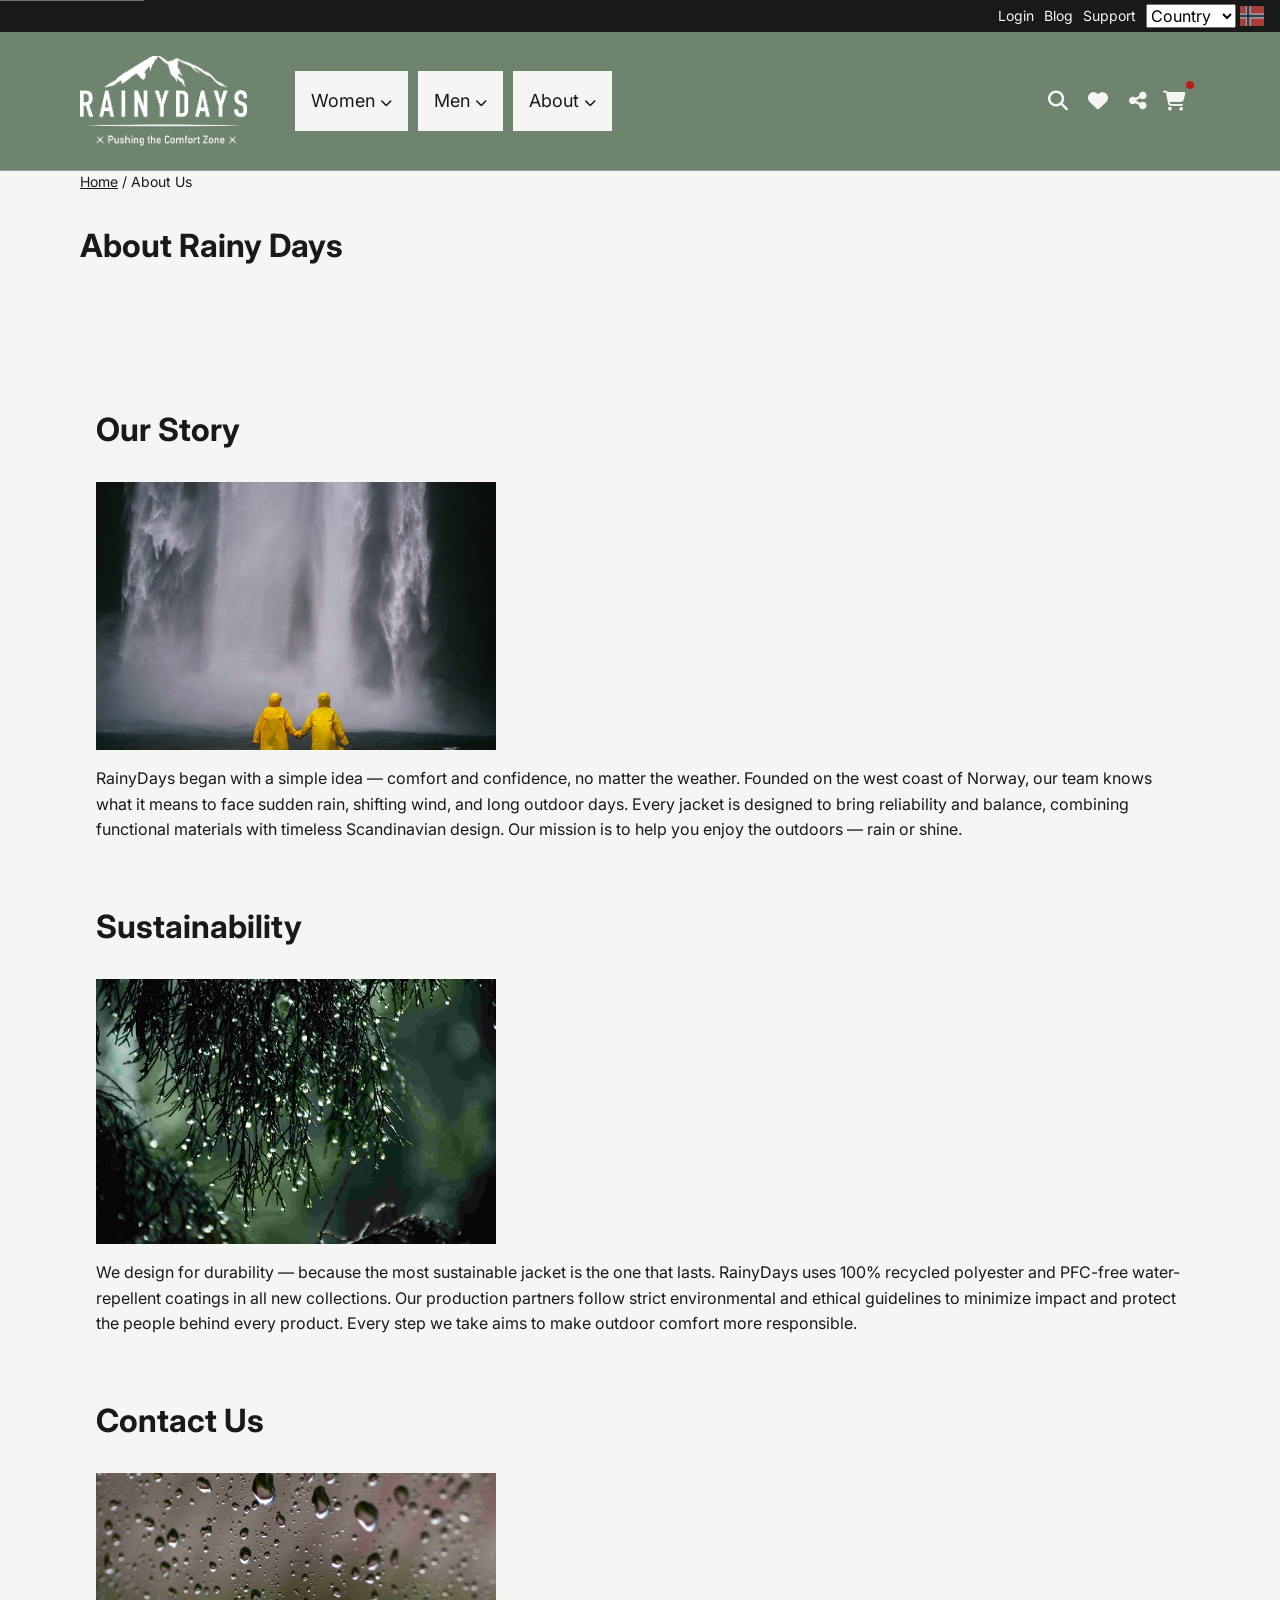
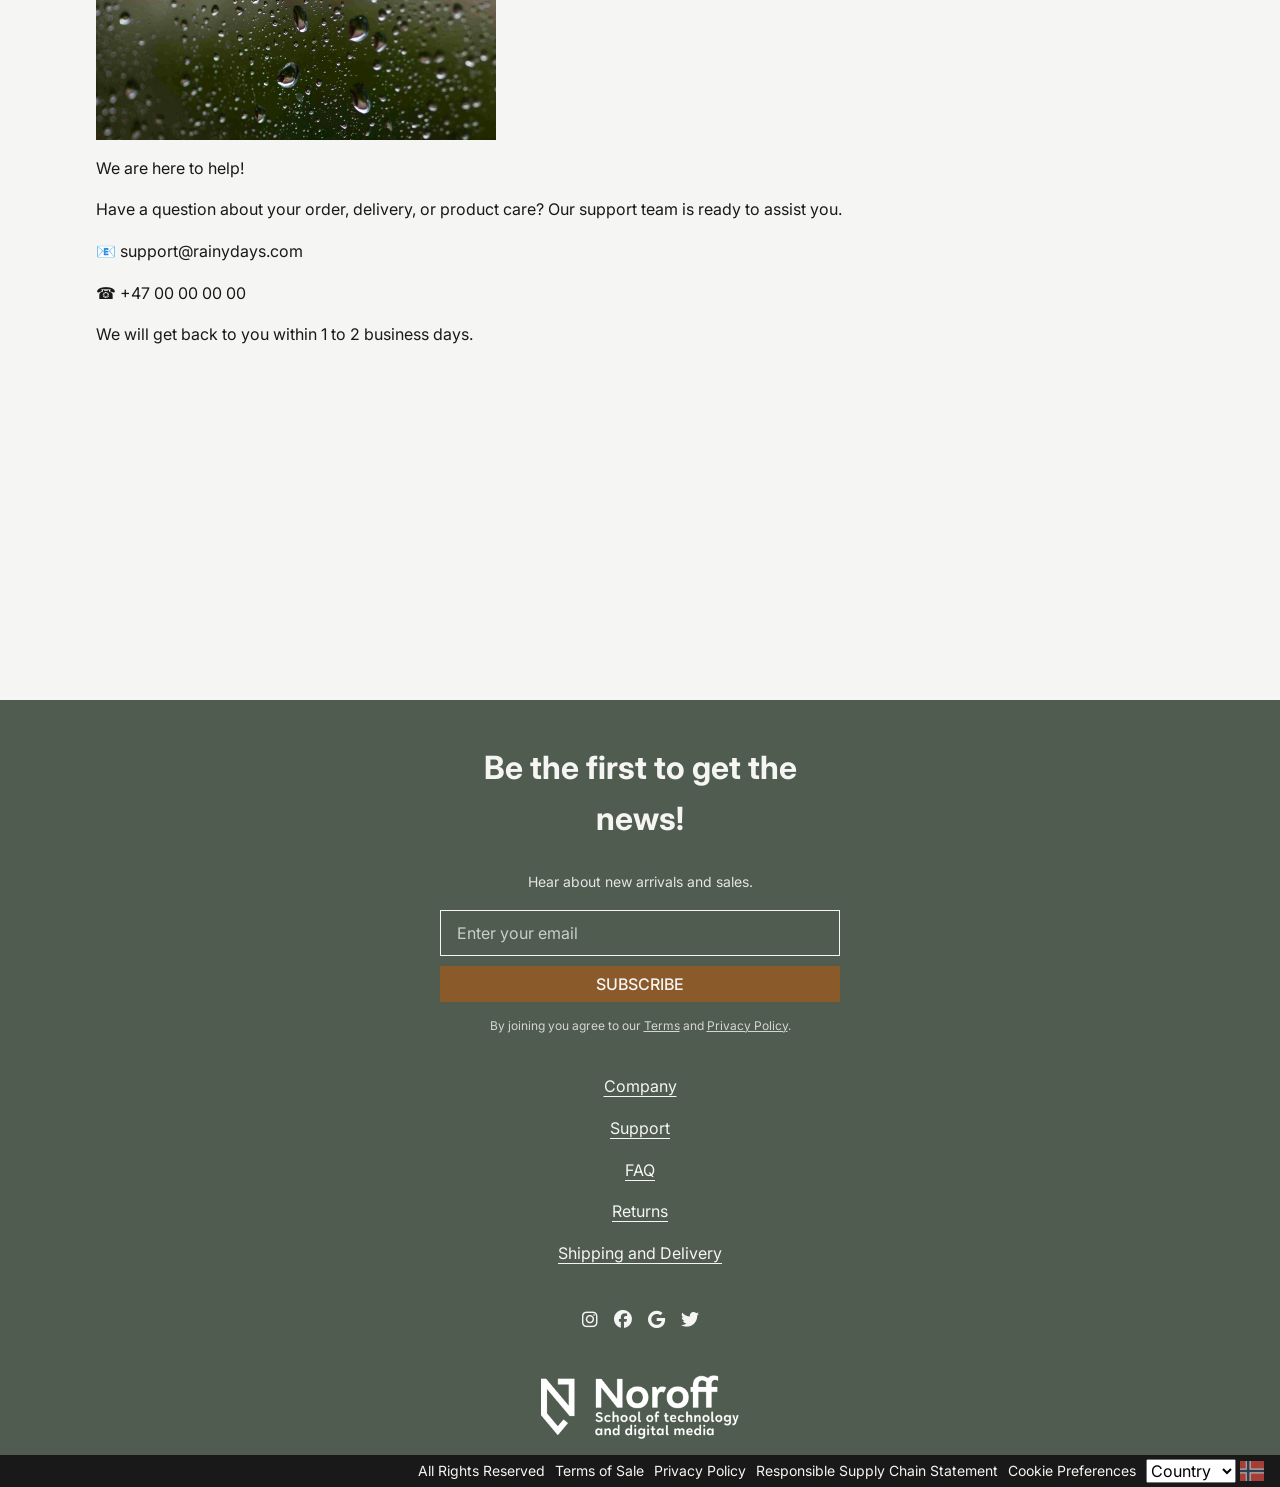
==== commit 548d0303: "logo change, filter options category page" ====
--- a/about/index.html
+++ b/about/index.html
@@ -59,10 +59,10 @@
           <picture>
             <source
               media="(min-width: 900px)"
-              srcset="../images/rainy-days-logo/rainy-days-logo.png"
+              srcset="../images/rainy-days-logo/RainyDays_Logo.png"
             />
             <img
-              src="../images/rainy-days-logo/rainy-days-logo-no-text.png"
+              src="../images/rainy-days-logo/RainyDays_Logo_notext.png"
               alt="Rainy Days Logo"
             />
           </picture>
@@ -71,13 +71,20 @@
         <nav class="main-nav" aria-label="Desktop navigation">
           <ul class="nav-list">
             <li class="dropdown-item">
-              <a href="../category/products-women.html" class="dropdown-trigger">
+              <a
+                href="../category/products-women.html"
+                class="dropdown-trigger"
+              >
                 Women <i class="fa-solid fa-chevron-down"></i>
               </a>
               <ul class="dropdown-menu">
-                <li><a href="../category/products-women.html">All Jackets</a></li>
+                <li>
+                  <a href="../category/products-women.html">All Jackets</a>
+                </li>
                 <li><a href="../category/products-women.html">Hiking</a></li>
-                <li><a href="../category/products-women.html">Activewear</a></li>
+                <li>
+                  <a href="../category/products-women.html">Activewear</a>
+                </li>
                 <li><a href="../category/products-women.html">Everyday</a></li>
                 <li><a href="../category/products-women.html">Skiing</a></li>
               </ul>
@@ -142,9 +149,13 @@
             <details class="mobile-dropdown">
               <summary>Women <i class="fa-solid fa-chevron-down"></i></summary>
               <ul class="mobile-sub-menu">
-                <li><a href="../category/products-women.html">All Jackets</a></li>
+                <li>
+                  <a href="../category/products-women.html">All Jackets</a>
+                </li>
                 <li><a href="../category/products-women.html">Hiking</a></li>
-                <li><a href="../category/products-women.html">Activewear</a></li>
+                <li>
+                  <a href="../category/products-women.html">Activewear</a>
+                </li>
                 <li><a href="../category/products-women.html">Everyday</a></li>
                 <li><a href="../category/products-women.html">Skiing</a></li>
               </ul>
@@ -306,7 +317,10 @@
         </div>
 
         <a href="../index.html" class="logo-footer">
-          <img src="../images/rainy-days-logo/noroff-logo.png" alt="Noroff Logo" />
+          <img
+            src="../images/rainy-days-logo/noroff-logo.png"
+            alt="Noroff Logo"
+          />
         </a>
       </div>
     </footer>
--- a/css/layout.css
+++ b/css/layout.css
@@ -5,19 +5,19 @@
 /* UNIVERSAL CONTAINER */
 
 .container {
-    margin: 0 16px;
+  margin: 0 16px;
 }
 
 @media (min-width: 450px) {
-    .container {
-        margin: 0 20px;
-    }
+  .container {
+    margin: 0 20px;
+  }
 }
 
 @media (min-width: 900px) {
-    .container {
-        margin: 0 80px;
-    }
+  .container {
+    margin: 0 80px;
+  }
 }
 
 /* ========================================
@@ -25,1285 +25,1282 @@
    ======================================== */
 
 .topbar {
-    display: none;
-    background-color: var(--color-primary-dark);
-    color: var(--color-white);
-    font-family: var(--font-body);
-    font-size: var(--font-size-sm);
-    padding: var(--space-xs) 0;
+  display: none;
+  background-color: var(--color-primary-dark);
+  color: var(--color-white);
+  font-family: var(--font-body);
+  font-size: var(--font-size-sm);
+  padding: var(--space-xs) 0;
 }
 
 .topbar-inner {
+  display: flex;
+  justify-content: flex-end;
+  align-items: center;
+  gap: var(--gutter-mobile);
+  padding: 0 var(--margin-page);
+  width: 100%;
+  margin-left: 0;
+}
+
+.top-nav ul {
+  list-style: none;
+  padding: 0;
+  margin: 0;
+  display: flex;
+  gap: var(--gutter-mobile);
+  flex-wrap: wrap;
+}
+
+.top-nav a {
+  color: var(--color-white);
+  text-decoration: none;
+  transition: opacity var(--transition-fast);
+}
+
+.top-nav a:hover {
+  opacity: 0.8;
+}
+
+.country-select {
+  display: flex;
+  align-items: center;
+  gap: var(--space-xs);
+}
+
+.country-select img {
+  height: 20px;
+  width: auto;
+  --radius-none: 0px;
+}
+
+#country-select {
+  background: var(--color-white);
+  color: var(--color-text-dark);
+  border: 1px solid rgba(255, 255, 255, 0.3);
+  padding: var(--space-xs) var(--space-sm);
+  --radius-none: 0px;
+  font-family: var(--font-body);
+  font-size: var(--font-size-sm);
+  cursor: pointer;
+  transition: border-color var(--transition-fast);
+}
+
+#country-select:hover {
+  border-color: var(--color-white);
+}
+
+#country-select option {
+  background: var(--color-primary-dark);
+  color: var(--color-white);
+}
+
+@media (min-width: 900px) {
+  .topbar {
     display: flex;
-    justify-content: flex-end;
-    align-items: center;
+  }
+
+  .topbar-inner {
     gap: var(--gutter-mobile);
     padding: 0 var(--margin-page);
-    width: 100%;
-    margin-left: 0;
-}
-
-.top-nav ul {
-    list-style: none;
+  }
+
+  .top-nav ul {
+    gap: var(--gutter-mobile);
+  }
+}
+
+/* ========================================
+   MAIN HEADER (Logo, Nav, Icons)
+   ======================================== */
+
+header {
+  background-color: var(--color-secondary);
+  border-bottom: 1px solid var(--color-border);
+  position: relative;
+}
+
+.header-inner {
+  display: flex;
+  justify-content: space-between;
+  align-items: center;
+  padding: var(--space-md) var(--margin-page);
+  gap: var(--gutter-mobile);
+}
+
+.logo {
+  flex-shrink: 1;
+  min-width: 0;
+  display: flex;
+  align-items: center;
+}
+
+.logo img {
+  height: 60px;
+  width: auto;
+  max-width: 100%;
+  object-fit: contain;
+}
+
+/* ========================================
+   HEADER ICONS
+   ======================================== */
+
+.header-icons {
+  display: flex;
+  gap: 0;
+  align-items: center;
+  margin-left: -8px;
+}
+
+.icon-link {
+  font-size: var(--header-icon-size);
+  color: var(--color-white);
+  text-decoration: none;
+  display: inline-flex;
+  align-items: center;
+  justify-content: center;
+  min-width: 44px;
+  min-height: 44px;
+  margin-left: -4px;
+  transition: transform var(--transition-fast);
+}
+
+.icon-link:hover {
+  color: var(--color-secondary-accent);
+  transform: scale(1.1);
+}
+
+.icon-link:focus {
+  outline: 2px solid var(--color-primary);
+  outline-offset: 2px;
+}
+
+.icon-link:active {
+  transform: scale(0.95);
+  color: var(--color-secondary-accent);
+}
+
+.icon-link .cart-link {
+  position: relative;
+}
+
+.cart-badge {
+  position: relative;
+  top: -16px;
+  right: 0;
+  width: 8px;
+  height: 8px;
+  background-color: var(--color-error);
+  border-radius: 50%;
+}
+
+@media (min-width: 900px) {
+  .header-inner {
+    padding: var(--space-lg) 80px;
+    gap: var(--space-lg);
+  }
+
+  .logo img {
+    height: 90px;
+    width: auto;
+  }
+
+  .header-icons {
+    gap: 0;
+  }
+}
+
+/* ========================================
+   NAVIGATION (Main Navigation Menu)
+   ======================================== */
+
+/* Hidden checkbox that controls menu state */
+.menu-toggle-checkbox {
+  display: none;
+}
+
+/* Hamburger icon label - styled as icon */
+.menu-toggle-label {
+  display: inline-flex;
+  align-items: center;
+  justify-content: center;
+  font-size: var(--header-icon-size);
+  cursor: pointer;
+  padding: 0;
+  margin: 0;
+  background: none;
+  border: none;
+  min-width: 44px;
+  min-height: 44px;
+  transition: transform var(--transition-fast);
+}
+
+.menu-toggle-label:hover {
+  transform: scale(1.1);
+}
+
+/* Mobile navigation dropdown - full width below header */
+.main-nav-mobile {
+  display: none;
+  position: absolute;
+  top: 100%;
+  left: 0;
+  right: 0;
+  background-color: var(--color-white);
+  border-bottom: 1px solid var(--color-border);
+  padding: var(--space-md) var(--margin-page);
+  z-index: 50;
+  width: 100%;
+}
+
+/* Show mobile nav when hamburger is checked */
+.menu-toggle-checkbox:checked ~ .main-nav-mobile {
+  display: block;
+}
+
+/* Desktop nav - hidden on mobile, shown on desktop */
+.main-nav {
+  display: none;
+}
+
+/* Mobile navigation list */
+.nav-list {
+  list-style: none;
+  padding: 0;
+  margin: 0;
+  display: flex;
+  flex-direction: column;
+  gap: var(--space-md);
+}
+
+.nav-list a {
+  color: var(--color-text-dark);
+  text-decoration: none;
+  font-size: var(--font-size-md);
+  display: block;
+  transition: color var(--transition-fast);
+}
+
+.nav-list a:hover {
+  color: var(--color-secondary-accent);
+}
+
+.nav-list a:focus {
+  outline: 2px solid var(--color-secondary-accent);
+  outline-offset: 2px;
+}
+
+.nav-list a:active {
+  color: var(--color-tertiary);
+}
+
+/* --- DESKTOP NAVIGATION OVERRIDES (900px+) --- */
+@media (min-width: 900px) {
+  /* Hide hamburger on desktop */
+  .menu-toggle-label {
+    display: none;
+  }
+
+  /* Hide mobile nav dropdown on desktop */
+  .main-nav-mobile {
+    display: none !important;
+  }
+
+  /* Show desktop navigation as horizontal menu on desktop */
+  .main-nav {
+    display: flex !important;
+    position: static;
+    background: none;
+    border: none;
+    padding: 0;
+    gap: var(--gutter-mobile);
+    flex: 1;
+    margin-left: var(--space-lg);
+  }
+
+  .nav-list {
+    flex-direction: row;
+    gap: var(--gutter-mobile);
+  }
+
+  .nav-list a {
+    font-size: var(--font-size-md);
+  }
+}
+
+/* ========================================
+   MOBILE HAMBURGER menu
+   ======================================== */
+
+/* Remove default triangle marker from <details> */
+details > summary {
+  list-style: none;
+  cursor: pointer;
+  display: flex;
+  justify-content: space-between;
+  align-items: center;
+  font-size: var(--font-size-md); /* Matches nav link size */
+  font-weight: 500;
+  padding: 10px 0; /* Gives it a button feel */
+}
+
+/* Chrome/Safari specific marker removal */
+details > summary::-webkit-details-marker {
+  display: none;
+}
+
+/* Rotate the arrow icon when opened */
+details[open] summary i {
+  transform: rotate(180deg);
+  transition: transform 0.3s ease;
+}
+
+/* Style the sub-menu links */
+.mobile-sub-menu {
+  padding-left: 20px; /* Indent sub-items */
+  display: flex;
+  flex-direction: column;
+  gap: 10px;
+  margin-bottom: 10px;
+}
+
+.mobile-sub-menu a {
+  font-size: 0.95rem; /* Slightly smaller than main links */
+  opacity: 0.9;
+}
+
+/* ========================================
+   HERO SECTION
+   ======================================== */
+
+.hero-banner {
+  /* MOBILE LAYOUT: Flex Column */
+  display: flex;
+  flex-direction: column;
+  width: 100%;
+  overflow: hidden;
+}
+
+/* THE TEXT (Mobile: orange AUTUMN COLLECTION on top.) Hide other text on mobile, make image clickable. */
+.hero-content {
+  /* Order -1 moves it visually to the top on Mobile */
+  order: -1;
+
+  background-color: var(
+    --color-primary
+  ); /* Orange bar Unsure if this can be treated as orange button or if it should have a separate layout. */
+  color: var(--color-text-light);
+  padding: var(--space-md);
+  text-align: left;
+  z-index: 2; /* Ensure text sits on top as a"button". */
+  margin-top: 8px;
+  margin-bottom: 8px;
+}
+
+.hero-content:hover {
+  background-color: var(--color-secondary); /* Darker orange on hover */
+}
+
+.hero-content h1 {
+  font-size: var(--font-size-lg);
+  text-transform: uppercase;
+  margin: 0;
+  font-weight: 700;
+}
+
+/* Hide the subtitles and button on Mobile to match the fimga layout. */
+.hero-content p,
+.hero-content .btn {
+  display: none;
+}
+
+/* --- THE IMAGE (Mobile: Tall Portrait) --- */
+.hero-media {
+  position: relative; /* For the price tag */
+  width: 100%;
+}
+
+.hero-media img {
+  /* This is to make sure the image scales with the screen width. */
+  width: 100%;
+  height: 100%;
+  object-fit: cover; /* Ensures image fills space without stretching */
+  display: block;
+}
+
+/* Price Tag (Mobile Only? Consider price tag in bottom right corner on desktop, or even same placement on desktop as mobile.) */
+.hero-price-tag {
+  position: absolute;
+  top: 0px;
+  left: 0px;
+  background-color: var(
+    --color-secondary
+  ); /* Sage green. Check if darker color needed.--color-tertiary? */
+  color: var(--color-white);
+  padding: 16px 16px;
+  font-weight: bold;
+  z-index: 2;
+}
+
+.hero-text-link {
+  text-decoration: none; /* Removes the line */
+  color: inherit;
+  display: block;
+}
+
+/* --- DESKTOP HERO OVERRIDES (900px+) --- */
+@media (min-width: 900px) {
+  .hero-banner {
+    /* DESKTOP LAYOUT: CSS Grid Stacking. This is to make the text and button stay on top of the image in desktop view.*/
+    display: grid;
+    /* create 1 single cell */
+    grid-template-columns: 1fr;
+    grid-template-rows: 600px; /* Fixed height for desktop. One single row that is exactly 600 pixels tall. */
+    overflow: hidden; /* Crops anything spilling out */
+  }
+
+  /* --- THE IMAGE (Fills the whole grid) --- */
+  .hero-media {
+    grid-column: 1 / -1;
+    grid-row: 1 / -1;
+    aspect-ratio: auto; /* Reset aspect ratio */
+  }
+
+  .hero-price-tag {
+    display: none; /* Hide price on desktop */
+  }
+
+  /* --- THE TEXT (Overlays the grid) */
+  .hero-content {
+    grid-column: 1 / -1;
+    grid-row: 1 / -1;
+
+    margin-top: 0;
+    margin-bottom: 0;
+    /* Reset Orange Bar styles */
+    background-color: transparent;
+    order: 0; /* Reset order */
+    text-align: left;
+
+    /* Positioning logic */
+    align-self: center; /* Vertical Center */
+    justify-self: start; /* Horizontal Left */
+    padding-left: 10%;
+
+    /* Shadow for readability */
+    text-shadow: 0 2px 4px rgba(0, 0, 0, 0.6);
+  }
+
+  .hero-content h1 {
+    font-size: 3rem;
+    margin-bottom: 1rem;
+    text-transform: none;
+  }
+
+  .hero-content:hover {
+    background-color: transparent; /* No orange on hover */
+  }
+
+  /* Show the elements we hid on mobile */
+  .hero-content p,
+  .hero-content .btn {
+    display: block;
+  }
+
+  .hero-content p {
+    font-size: 1.5rem;
+    margin-bottom: 2rem;
+  }
+
+  .hero-media::after {
+    /*This is the dark overlay effect on the image. I only added on desktop though, for hover. */
+    content: "";
+    position: absolute;
+    inset: 0;
+    background: rgba(0, 0, 0, 0.4);
+    opacity: 1;
+    transition: opacity var(--transition-fast);
+    pointer-events: none;
+  }
+
+  .hero-banner:has(.hero-text-link:hover) .hero-media::after {
+    opacity: 0;
+  }
+}
+
+/* ========================================
+   FOOTER
+   ======================================== */
+
+footer {
+  background-color: var(--color-tertiary);
+  color: var(--color-white);
+  font-family: var(--font-body);
+  font-size: var(--font-size-sm);
+  padding: var(--space-2lg) 0;
+  margin-top: 20%; /* Space above footer */
+}
+
+.footer-inner {
+  display: flex;
+  flex-direction: column;
+  align-items: center; /* Centers everything for mobile */
+  text-align: center; /* Centers text on mid-axis, otherwise the text is centered but left aligned. */
+  gap: var(--space-xl); /* Big spacing between sections */
+  width: 100%;
+  max-width: 1200px;
+  margin: 0 auto;
+  padding: 16px var(--margin-page);
+}
+
+.footer-nav ul {
+  list-style: none;
+  padding: 0;
+  margin: 0;
+  display: flex;
+  flex-direction: column; /* Mobile: Vertical Stack */
+  gap: var(--space-md); /* Space between links */
+}
+
+.footer-nav a {
+  color: var(--color-text-light);
+  text-decoration: underline;
+  text-underline-offset: 4px; /* Pushes underline down slightly for readability */
+  font-size: var(--font-size-base);
+}
+
+.footer-nav a:hover {
+  opacity: 0.8;
+  color: var(--color-secondary-accent);
+}
+
+.footer-icons {
+  display: flex;
+  flex-direction: row;
+  gap: var(--space-md); /* Space between icons */
+  font-size: var(--font-size-md);
+}
+
+.footer-icons a {
+  color: var(--color-white);
+  text-decoration: none;
+  transition: transform 0.2s;
+}
+
+.footer-icons a:hover {
+  color: var(--color-secondary-accent);
+  transform: scale(1.1);
+}
+
+.logo-footer img {
+  height: 64px;
+  width: auto;
+  filter: brightness(
+    invert
+  ); /* Supposed to invert logo color, doesnt seem to be working. */
+}
+
+/* ========================================
+   BOTTOMBAR
+   ======================================== */
+
+.bottombar {
+  display: none; /* Hidden on mobile */
+  background-color: var(--color-primary-dark);
+  color: var(--color-white);
+  font-family: var(--font-body);
+  font-size: var(--font-size-sm);
+  padding: var(--space-xs) 0;
+}
+
+/* Bottombar inner content alignment */
+.bottombar-inner {
+  display: flex;
+  justify-content: flex-end;
+  align-items: center;
+  gap: var(--gutter-mobile);
+  padding: 0 var(--margin-page);
+  width: 100%; /* Ensure full width */
+  margin-left: 0; /* Prevent default margin issues */
+}
+
+/* Bottom navigation links */
+.bottom-nav ul {
+  list-style: none;
+  padding: 0;
+  margin: 0;
+  display: flex;
+  gap: var(--gutter-mobile);
+  flex-wrap: wrap;
+}
+
+.bottom-nav a {
+  color: var(--color-white);
+  text-decoration: none;
+  transition: opacity var(--transition-fast);
+}
+
+.bottom-nav a:hover {
+  opacity: 0.8;
+}
+
+/* --- DESKTOP BOTTOMBAR OVERRIDES (900px+) --- */
+@media (min-width: 900px) {
+  /* Show bottom-bar on desktop */
+  .bottombar {
+    display: flex;
+  }
+
+  .bottombar-inner {
+    gap: var(--gutter-mobile);
+    padding: 0 var(--margin-page);
+  }
+
+  .bottom-nav ul {
+    gap: var(--gutter-mobile);
+  }
+}
+
+/* ========================================
+   HOME-GRID LAYOUT - Parent grid of Category grid, Featured Products & Promo grid.
+   ======================================== */
+
+@media (max-width: 449px) {
+  .home-grid {
+    display: flex;
+    flex-direction: column;
+    gap: 20px; /* Space between left and right columns */
+  }
+
+  .left-column,
+  .right-column {
+    display: flex;
+    flex-direction: column;
+    gap: 20px;
+  }
+
+  .right-column .promo-grid {
+    order: 1;
+  }
+
+  .right-column .featured-two {
+    order: 2;
+  }
+}
+
+@media (min-width: 450px) and (max-width: 899px) {
+  .home-grid {
+    display: grid;
+    grid-template-columns: 1fr 1fr; /* 2 columns */
+    grid-template-areas: "left   right";
+    gap: var(--space-md);
+  }
+
+  .left-column {
+    grid-area: left;
+    display: flex;
+    flex-direction: column;
+    gap: 20px;
+    padding-top: 20px;
+  }
+
+  .right-column {
+    grid-area: right;
+    display: flex;
+    flex-direction: column;
+    gap: 20px;
+    padding-top: 20px;
+  }
+}
+
+/* ========================================
+   DESKTOP LAYOUT (900px+)
+   ======================================== */
+@media (min-width: 900px) {
+  /* 1. Hide the Featured Products */
+  .product-card.featured-one,
+  .product-card.featured-two {
+    display: none;
+  }
+
+  /* 2. Update the Grid Map */
+  .home-grid {
+    display: grid;
+    gap: var(--space-md);
+  }
+
+  /* 3. Update the Category Grid */
+  .category-grid {
+    display: grid;
+    grid-template-columns: 1fr 1fr 1fr;
+    gap: var(--space-md);
+  }
+
+  .shop-promos {
+    display: grid;
+    grid-template-columns: 1fr 1fr;
+    gap: var(--space-md);
+  }
+}
+
+/* ========================================
+   CATEGORY GRID LAYOUT
+   ======================================== */
+
+.category-grid {
+  display: grid;
+  /* TINY SCREENS (Safety Mode) */
+  /* If screen is super skinny (<450px), force 1 column so text fits */
+  grid-template-columns: 1fr;
+  gap: var(--space-md);
+  margin-bottom: 0;
+  align-items: center; /* Vertically center items */
+}
+
+/* Make the Slogan span across 2 columns on mobile or make it disappear entirely? */
+.category-slogan {
+  display: none; /* This hides slogan on mobile to match Figma */
+}
+
+/*DESKTOP OVERRIDES */
+
+@media (min-width: 900px) {
+  .category-slogan {
+    display: block; /* Show slogan on desktop */
+    text-align: left;
     padding: 0;
     margin: 0;
-    display: flex;
-    gap: var(--gutter-mobile);
-    flex-wrap: wrap;
-}
-
-.top-nav a {
-    color: var(--color-white);
-    text-decoration: none;
-    transition: opacity var(--transition-fast);
-}
-
-.top-nav a:hover {
-    opacity: 0.8;
-}
-
-.country-select {
-    display: flex;
-    align-items: center;
-    gap: var(--space-xs);
-}
-
-.country-select img {
-    height: 20px;
-    width: auto;
-    --radius-none: 0px;
-}
-
-#country-select {
-    background: var(--color-white);
-    color: var(--color-text-dark);
-    border: 1px solid rgba(255, 255, 255, 0.3);
-    padding: var(--space-xs) var(--space-sm);
-    --radius-none: 0px;
-    font-family: var(--font-body);
-    font-size: var(--font-size-sm);
-    cursor: pointer;
-    transition: border-color var(--transition-fast);
-}
-
-#country-select:hover {
-    border-color: var(--color-white);
-}
-
-#country-select option {
-    background: var(--color-primary-dark);
-    color: var(--color-white);
+  }
+}
+
+/* STANDARD MOBILE (450px+) */
+@media (min-width: 450px) {
+  .category-grid {
+    display: grid;
+    /* 1 Columns for 450px or wider up to 899px */
+    grid-template-columns: 1fr;
+    gap: var(--space-md);
+    margin-bottom: 0;
+    align-items: center; /* Vertically center items */
+  }
 }
 
 @media (min-width: 900px) {
-    .topbar {
-        display: flex;
-    }
-
-    .topbar-inner {
-        gap: var(--gutter-mobile);
-        padding: 0 var(--margin-page);
-    }
-
-    .top-nav ul {
-        gap: var(--gutter-mobile);
-    }
-}
-
-
-/* ========================================
-   MAIN HEADER (Logo, Nav, Icons)
-   ======================================== */
-
-header {
-    background-color: var(--color-secondary);
-    border-bottom: 1px solid var(--color-border);
-    position: relative;
-}
-
-.header-inner {
-    display: flex;
-    justify-content: space-between;
-    align-items: center;
-    padding: var(--space-md) var(--margin-page);
-    gap: var(--gutter-mobile);
-}
-
-.logo {
-    flex-shrink: 0;
-    display: flex;
-    align-items: center;
-}
-
-.logo img {
-    height: 60px;
-    width: auto;
-}
-
-/* ========================================
-   HEADER ICONS
-   ======================================== */
-
-.header-icons {
-    display: flex;
-    gap: 0;
-    align-items: center;
-    margin-left: -8px;
-}
-
-.icon-link {
-    font-size: var(--header-icon-size);
-    color: var(--color-white);
-    text-decoration: none;
-    display: inline-flex;
-    align-items: center;
-    justify-content: center;
-    min-width: 44px;
-    min-height: 44px;
-    margin-left: -4px;
-    transition: transform var(--transition-fast);
-}
-
-.icon-link:hover {
-    color: var(--color-secondary-accent);
-    transform: scale(1.1);
-}
-
-.icon-link:focus {
-    outline: 2px solid var(--color-primary);
-    outline-offset: 2px;
-}
-
-.icon-link:active {
-    transform: scale(0.95);
-    color: var(--color-secondary-accent);
-}
-
-.icon-link .cart-link {
-    position: relative;
-}
-
-.cart-badge {
-    position: relative;
-    top: -16px;
-    right: 0;
-    width: 8px;
-    height: 8px;
-    background-color: var(--color-error);
-    border-radius: 50%;
-}
-
-@media (min-width: 900px) {
-    .header-inner {
-        padding: var(--space-lg) var(--margin-page);
-        gap: var(--space-lg);
-    }
-
-    .logo img {
-    height: 90px;
-    width: auto;
-}
-    
-    .header-icons {
-        gap: 0;
-    }
-}
-
-
-/* ========================================
-   NAVIGATION (Main Navigation Menu)
-   ======================================== */
-
-/* Hidden checkbox that controls menu state */
-.menu-toggle-checkbox {
-    display: none;
-}
-
-/* Hamburger icon label - styled as icon */
-.menu-toggle-label {
-    display: inline-flex;
-    align-items: center;
-    justify-content: center;
-    font-size: var(--header-icon-size);
-    cursor: pointer;
+  .category-grid {
+    /* 3 Columns */
+    grid-template-columns: 1fr 1fr 1fr;
+    gap: var(--space-md);
+  }
+
+  /* Reset Slogan to take just 1 column */
+  .category-slogan {
+    grid-column: auto;
+    text-align: left;
     padding: 0;
     margin: 0;
-    background: none;
-    border: none;
-    min-width: 44px;
-    min-height: 44px;
-    transition: transform var(--transition-fast);
-}
-
-.menu-toggle-label:hover {
-    transform: scale(1.1);
-}
-
-/* Mobile navigation dropdown - full width below header */
-.main-nav-mobile {
-    display: none;
-    position: absolute;
-    top: 100%;
-    left: 0;
-    right: 0;
-    background-color: var(--color-white);
-    border-bottom: 1px solid var(--color-border);
-    padding: var(--space-md) var(--margin-page);
-    z-index: 50;
-    width: 100%;
-}
-
-/* Show mobile nav when hamburger is checked */
-.menu-toggle-checkbox:checked ~ .main-nav-mobile {
-    display: block;
-}
-
-/* Desktop nav - hidden on mobile, shown on desktop */
-.main-nav {
-    display: none;
-}
-
-/* Mobile navigation list */
-.nav-list {
-    list-style: none;
-    padding: 0;
-    margin: 0;
-    display: flex;
-    flex-direction: column;
+  }
+}
+
+/* ========================================
+   PROMO GRID LAYOUT
+   ======================================== */
+
+.promo-grid {
+  display: grid;
+  /* TINY SCREENS (Safety Mode) */
+  /* If screen is super skinny (<450px), force 1 column so text fits */
+  grid-template-columns: 1fr;
+  gap: var(--space-md);
+  margin-bottom: 0;
+}
+
+/* STANDARD MOBILE (450px+) - Force side-by-side for promos */
+@media (min-width: 450px) {
+  .promo-grid {
+    grid-template-columns: 1fr; /* 1 column to stack vertically */
+  }
+}
+
+/* DESKTOP LUXURY (900px+) */
+@media (min-width: 900px) {
+  .promo-grid {
+    grid-template-columns: repeat(2, 1fr); /* Switch to 3 columns */
     gap: var(--space-md);
-}
-
-.nav-list a {
-    color: var(--color-text-dark);
-    text-decoration: none;
-    font-size: var(--font-size-md);
-    display: block;
-    transition: color var(--transition-fast);
-}
-
-.nav-list a:hover {
-    color: var(--color-secondary-accent);
-}
-
-.nav-list a:focus {
-    outline: 2px solid var(--color-secondary-accent);
-    outline-offset: 2px;
-}
-
-.nav-list a:active {
-    color: var(--color-tertiary);
-}
-
-/* --- DESKTOP NAVIGATION OVERRIDES (900px+) --- */
+  }
+}
+
+/* ========================================
+   PRODUCT-GRID LAYOUT (Products-women, homepage etc.)
+   ======================================== */
+
+.product-grid {
+  display: grid;
+  /* TINY SCREENS (Safety Mode) */
+  /* If screen is super skinny (<450px), force 1 column so text fits */
+  grid-template-columns: 1fr;
+  gap: var(--space-md);
+  margin-bottom: var(--space-3xl);
+  /* Removed margin: 16px; */
+}
+
+/* STANDARD MOBILE (450px+) */
+@media (min-width: 450px) {
+  .product-grid {
+    grid-template-columns: repeat(2, 1fr); /* The standard 2-col view */
+    /* Removed margin: 20px; */
+  }
+}
+
+/* DESKTOP LUXURY (900px+) */
 @media (min-width: 900px) {
-    /* Hide hamburger on desktop */
-    .menu-toggle-label {
-        display: none;
-    }
-
-    /* Hide mobile nav dropdown on desktop */
-    .main-nav-mobile {
-        display: none !important;
-    }
-
-    /* Show desktop navigation as horizontal menu on desktop */
-    .main-nav {
-        display: flex !important;
-        position: static;
-        background: none;
-        border: none;
-        padding: 0;
-        gap: var(--gutter-mobile);
-        flex: 1;
-    }
-
-    .nav-list {
-        flex-direction: row;
-        gap: var(--gutter-mobile); 
-    }
-
-    .nav-list a {
-        font-size: var(--font-size-md);
-    }
-}
-
-
-/* ========================================
-   MOBILE HAMBURGER menu
-   ======================================== */
-
-/* Remove default triangle marker from <details> */
-details > summary {
-    list-style: none;
-    cursor: pointer;
-    display: flex;
-    justify-content: space-between;
-    align-items: center;
-    font-size: var(--font-size-md); /* Matches nav link size */
-    font-weight: 500;
-    padding: 10px 0; /* Gives it a button feel */
-}
-
-/* Chrome/Safari specific marker removal */
-details > summary::-webkit-details-marker {
-    display: none;
-}
-
-/* Rotate the arrow icon when opened */
-details[open] summary i {
-    transform: rotate(180deg);
-    transition: transform 0.3s ease;
-}
-
-/* Style the sub-menu links */
-.mobile-sub-menu {
-    padding-left: 20px; /* Indent sub-items */
+  .product-grid {
+    grid-template-columns: repeat(3, 1fr); /* Switch to 3 columns */
+    gap: var(--space-lg); /* Bigger gaps */
+    /* Removed margin: 80px; */
+  }
+}
+
+/* ========================================
+   PRODUCT-SPECIFIC PAGE LAYOUT
+   ======================================== */
+
+.product-specific-container {
+  padding-top: var(--space-md);
+  padding-bottom: var(--space-3xl);
+}
+
+.breadcrumbs {
+  margin-bottom: var(--space-md);
+  font-size: var(--font-size-sm);
+  color: var(--color-text-dark);
+}
+
+.breadcrumbs a:hover {
+  margin-bottom: var(--space-md);
+  color: var(--color-primary);
+}
+
+/* MOBILE DEFAULT: Stacked Column */
+.product-layout {
+  display: flex;
+  flex-direction: column;
+  gap: var(--space-xl);
+}
+
+/* Gallery - Mobile Scroll */
+.gallery-main {
+  display: flex;
+  overflow-x: auto; /* Allow side scrolling */
+  scroll-snap-type: x mandatory; /* Snap effect */
+  gap: 10px;
+}
+
+.gallery-main img {
+  width: 100%;
+  scroll-snap-align: center;
+  aspect-ratio: 3/4;
+  object-fit: contain;
+}
+
+/* Mobile Thumbnails - Show below main image in horizontal row */
+.gallery-thumbnails {
+  display: flex;
+  flex-direction: row;
+  gap: var(--space-md);
+  overflow-x: auto;
+  padding-bottom: var(--space-sm);
+  padding-top: var(--space-md);
+}
+
+.thumb {
+  background: none;
+  border: none;
+  padding: 0;
+  cursor: pointer;
+  flex-shrink: 0;
+}
+
+.thumb img {
+  width: 60px;
+  height: auto;
+  aspect-ratio: 3/4;
+  object-fit: cover;
+  opacity: 0.6;
+  transition: opacity 0.2s;
+}
+
+.thumb:hover img,
+.thumb.active img {
+  opacity: 1;
+}
+
+/* Product Bottom Section - Reviews and More Information */
+.product-bottom-section {
+  display: flex;
+  flex-direction: column;
+  gap: var(--space-xl);
+  margin-top: var(--space-2xl);
+}
+
+/* DESKTOP LAYOUT (900px+) */
+@media (min-width: 900px) {
+  .product-layout {
+    display: grid;
+    /* 1.2fr (Gallery) | 1fr (Info) */
+    grid-template-columns: 1.2fr 1fr;
+    gap: var(--space-2xl);
+    align-items: start;
+  }
+
+  /* Desktop Gallery Grid */
+  .product-gallery {
+    display: grid;
+    grid-template-columns: 80px 1fr; /* Thumbs | Main */
+    gap: var(--space-md);
+    position: sticky;
+    top: 20px;
+  }
+
+  .gallery-thumbnails {
     display: flex;
     flex-direction: column;
     gap: 10px;
-    margin-bottom: 10px;
-}
-
-.mobile-sub-menu a {
-    font-size: 0.95rem; /* Slightly smaller than main links */
-    opacity: 0.9;
-}
-
-
-/* ========================================
-   HERO SECTION
-   ======================================== */
-
-.hero-banner {
-    /* MOBILE LAYOUT: Flex Column */
+    order: -1; /* Move to left */
+    overflow-x: visible;
+    padding-bottom: 0;
+  }
+
+  .thumb img {
+    width: 100%;
+  }
+
+  .gallery-main {
+    overflow: visible;
+  }
+
+  .product-bottom-section {
+    display: grid;
+    grid-template-columns: 1fr 1fr;
+    gap: var(--space-2xl);
+    align-items: start;
+  }
+
+  .product-reviews {
+    order: -1; /* Reviews on left */
+  }
+
+  .product-details-accordion {
+    order: 1; /* More Information on right */
+  }
+}
+
+/* ========================================
+   CART PAGE LAYOUT
+   ======================================== */
+
+.cart-body {
+  border-radius: 0px;
+}
+
+.cart-layout {
+  display: grid;
+  gap: var(--space-lg);
+}
+
+.cart-list {
+  display: flex;
+  flex-direction: column;
+}
+
+.continue-shopping {
+  display: block;
+  text-align: center;
+  margin-top: var(--space-xs);
+  color: var(--color-text-dark);
+  text-decoration: underline;
+  text-underline-offset: 3px;
+}
+
+.continue-shopping:hover,
+.continue-shopping:focus {
+  color: var(--color-primary);
+}
+
+.safe-checkout-icons {
+  display: flex;
+  justify-content: center;
+  gap: var(--space-md);
+  margin-top: var(--space-lg);
+  font-weight: var(--font-weight-bold);
+}
+
+@media (min-width: 900px) {
+  .cart-body {
+    background-color: transparent;
+    padding: 0;
+  }
+
+  .cart-layout {
+    display: grid;
+    grid-template-columns: 2fr 1fr; /* Cart Details 2/3, Summary 1/3 */
+  }
+
+  .cart-list {
     display: flex;
     flex-direction: column;
-    width: 100%;
-    overflow: hidden;
-}
-
-/* THE TEXT (Mobile: orange AUTUMN COLLECTION on top.) Hide other text on mobile, make image clickable. */
-.hero-content {
-    /* Order -1 moves it visually to the top on Mobile */
-    order: -1; 
-    
-    background-color: var(--color-primary); /* Orange bar Unsure if this can be treated as orange button or if it should have a separate layout. */
-    color: var(--color-text-light);
-    padding: var(--space-md);
-    text-align: left;
-    z-index: 2; /* Ensure text sits on top as a"button". */
-    margin-top: 8px;
-    margin-bottom: 8px;
-}
-
-.hero-content:hover {
-    background-color: var(--color-secondary); /* Darker orange on hover */
-}
-
-.hero-content h1 {
-    font-size: var(--font-size-lg);
-    text-transform: uppercase;
-    margin: 0;
-    font-weight: 700;
-}
-
-/* Hide the subtitles and button on Mobile to match the fimga layout. */
-.hero-content p,
-.hero-content .btn {
-    display: none; 
-}
-
-/* --- THE IMAGE (Mobile: Tall Portrait) --- */
-.hero-media {
-    position: relative; /* For the price tag */
-    width: 100%;
-}
-
-
-.hero-media img { /* This is to make sure the image scales with the screen width. */
-    width: 100%;
-    height: 100%;
-    object-fit: cover; /* Ensures image fills space without stretching */
-    display: block;
-}
-
-/* Price Tag (Mobile Only? Consider price tag in bottom right corner on desktop, or even same placement on desktop as mobile.) */
-.hero-price-tag {
-    position: absolute;
-    top: 0px;
-    left: 0px;
-    background-color: var(--color-secondary); /* Sage green. Check if darker color needed.--color-tertiary? */
-    color: var(--color-white);
-    padding: 16px 16px;
-    font-weight: bold;
-    z-index: 2;
-}
-
-.hero-text-link {
-    text-decoration: none; /* Removes the line */
-    color: inherit;
-    display: block;
-}
-
-/* --- DESKTOP HERO OVERRIDES (900px+) --- */
-@media (min-width: 900px) {
-    
-    .hero-banner {
-        /* DESKTOP LAYOUT: CSS Grid Stacking. This is to make the text and button stay on top of the image in desktop view.*/
-        display: grid;
-        /* create 1 single cell */
-        grid-template-columns: 1fr;
-        grid-template-rows: 600px; /* Fixed height for desktop. One single row that is exactly 600 pixels tall. */
-        overflow: hidden; /* Crops anything spilling out */
-    }
-
-    /* --- THE IMAGE (Fills the whole grid) --- */
-    .hero-media {
-        grid-column: 1 / -1;
-        grid-row: 1 / -1;
-        aspect-ratio: auto; /* Reset aspect ratio */
-    }
-
-    .hero-price-tag {
-        display: none; /* Hide price on desktop */
-    }
-
-    /* --- THE TEXT (Overlays the grid) */
-    .hero-content {
-        grid-column: 1 / -1;
-        grid-row: 1 / -1;
-        
-        margin-top: 0;
-        margin-bottom: 0;
-        /* Reset Orange Bar styles */
-        background-color: transparent;
-        order: 0; /* Reset order */
-        text-align: left;
-        
-        /* Positioning logic */
-        align-self: center; /* Vertical Center */
-        justify-self: start; /* Horizontal Left */
-        padding-left: 10%;
-        
-        /* Shadow for readability */
-        text-shadow: 0 2px 4px rgba(0,0,0,0.6);
-    }
-
-    .hero-content h1 {
-        font-size: 3rem;
-        margin-bottom: 1rem;
-        text-transform: none;
-    }
-
-    .hero-content:hover {
-    background-color: transparent; /* No orange on hover */
-}
-
-    /* Show the elements we hid on mobile */
-    .hero-content p,
-    .hero-content .btn {
-        display: block;
-    }
-    
-    .hero-content p {
-        font-size: 1.5rem;
-        margin-bottom: 2rem;
-    }
-
-    .hero-media::after { /*This is the dark overlay effect on the image. I only added on desktop though, for hover. */
-        content: "";
-        position: absolute;
-        inset: 0;
-        background: rgba(0, 0, 0, 0.4);
-        opacity: 1;
-        transition: opacity var(--transition-fast);
-        pointer-events: none;
-    }
-
-    .hero-banner:has(.hero-text-link:hover) .hero-media::after {
-        opacity: 0;
-    }
-}
-
-
-/* ========================================
-   FOOTER
-   ======================================== */
-
-footer {
-    background-color: var(--color-tertiary);
-    color: var(--color-white);
-    font-family: var(--font-body);
-    font-size: var(--font-size-sm);
-    padding: var(--space-2lg) 0;
-    margin-top: 20%; /* Space above footer */
-}
-
-.footer-inner {
-    display: flex;
-    flex-direction: column;
-    align-items: center; /* Centers everything for mobile */
-    text-align: center;  /* Centers text on mid-axis, otherwise the text is centered but left aligned. */
-    gap: var(--space-xl); /* Big spacing between sections */
-    width: 100%;
-    max-width: 1200px;
-    margin: 0 auto;
-    padding: 16px var(--margin-page);
-}
-
-.footer-nav ul {
-    list-style: none;
-    padding: 0;
-    margin: 0;
-    display: flex;
-    flex-direction: column; /* Mobile: Vertical Stack */
-    gap: var(--space-md);   /* Space between links */
-}
-
-.footer-nav a {
-    color: var(--color-text-light);
-    text-decoration: underline;
-    text-underline-offset: 4px; /* Pushes underline down slightly for readability */
-    font-size: var(--font-size-base);
-}
-
-.footer-nav a:hover {
-    opacity: 0.8;
-    color: var(--color-secondary-accent);
-}
-
-.footer-icons {
-    display: flex;
-    flex-direction: row;
-    gap: var(--space-md); /* Space between icons */
-    font-size: var(--font-size-md);
-}
-
-.footer-icons a {
-    color: var(--color-white);
-    text-decoration: none;
-    transition: transform 0.2s;
-}
-
-.footer-icons a:hover {
-    color: var(--color-secondary-accent);
-    transform: scale(1.1);
-}
-
-.logo-footer img {
-    height: 64px;
-    width: auto;
-    filter: brightness(invert); /* Supposed to invert logo color, doesnt seem to be working. */
-}
-
-
-/* ========================================
-   BOTTOMBAR
-   ======================================== */
-
-.bottombar {
-    display: none;  /* Hidden on mobile */
-    background-color: var(--color-primary-dark);
-    color: var(--color-white);
-    font-family: var(--font-body);
-    font-size: var(--font-size-sm);
-    padding: var(--space-xs) 0;
-}
-
-/* Bottombar inner content alignment */
-.bottombar-inner {
-    display: flex;
-    justify-content: flex-end;
-    align-items: center;
-    gap: var(--gutter-mobile);
-    padding: 0 var(--margin-page);
-    width: 100%;  /* Ensure full width */
-    margin-left: 0;  /* Prevent default margin issues */
-}
-
-/* Bottom navigation links */
-.bottom-nav ul {
-    list-style: none;
-    padding: 0;
-    margin: 0;
-    display: flex;
-    gap: var(--gutter-mobile);
-    flex-wrap: wrap;
-}
-
-.bottom-nav a {
-    color: var(--color-white);
-    text-decoration: none;
-    transition: opacity var(--transition-fast);
-}
-
-.bottom-nav a:hover {
-    opacity: 0.8;
-}
-
-/* --- DESKTOP BOTTOMBAR OVERRIDES (900px+) --- */
-@media (min-width: 900px) {
-    /* Show bottom-bar on desktop */
-    .bottombar {
-        display: flex;
-    }
-
-    .bottombar-inner {
-        gap: var(--gutter-mobile);
-        padding: 0 var(--margin-page);
-    }
-
-    .bottom-nav ul {
-        gap: var(--gutter-mobile);
-    }
-}
-
-/* ========================================
-   HOME-GRID LAYOUT - Parent grid of Category grid, Featured Products & Promo grid.
-   ======================================== */
-
-@media (max-width: 449px) {
-    .home-grid {
-        display: flex;
-        flex-direction: column;
-        gap: 20px; /* Space between left and right columns */
-    }
-
-    .left-column,
-    .right-column {
-        display: flex;
-        flex-direction: column;
-        gap: 20px;
-    }
-
-    .right-column .promo-grid {
-        order: 1;
-    }
-
-    .right-column .featured-two {
-        order: 2;
-    }
-}
-
-@media (min-width: 450px) and (max-width: 899px) {
-    .home-grid {
-        display: grid;
-        grid-template-columns: 1fr 1fr; /* 2 columns */
-        grid-template-areas: 
-            "left   right";
-        gap: var(--space-md);
-    }
-
-    .left-column {
-        grid-area: left;
-        display: flex;
-        flex-direction: column;
-        gap: 20px;
-        padding-top: 20px;
-    }
-
-    .right-column {
-        grid-area: right;
-        display: flex;
-        flex-direction: column;
-        gap: 20px;
-        padding-top: 20px;
-    }
-}
-
-
-/* ========================================
-   DESKTOP LAYOUT (900px+)
-   ======================================== */
-@media (min-width: 900px) {
-    
-    /* 1. Hide the Featured Products */
-    .product-card.featured-one,
-    .product-card.featured-two {
-        display: none;
-    }
-
-    /* 2. Update the Grid Map */
-    .home-grid {
-        display: grid;
-        gap: var(--space-md);
-    }
-    
-    /* 3. Update the Category Grid */
-    .category-grid {
-        display: grid;
-        grid-template-columns: 1fr 1fr 1fr; 
-        gap: var(--space-md);
-    }
-
-    .shop-promos {
-        display: grid;
-        grid-template-columns: 1fr 1fr; 
-        gap: var(--space-md);
-    }
-}
-
-/* ========================================
-   CATEGORY GRID LAYOUT
-   ======================================== */
-
-.category-grid {
-    display: grid;
-    /* TINY SCREENS (Safety Mode) */
-    /* If screen is super skinny (<450px), force 1 column so text fits */
-    grid-template-columns: 1fr; 
-    gap: var(--space-md);
-    margin-bottom: 0;
-    align-items: center; /* Vertically center items */
-}
-
-/* Make the Slogan span across 2 columns on mobile or make it disappear entirely? */
-.category-slogan {
-    display: none; /* This hides slogan on mobile to match Figma */
-}
-
-/*DESKTOP OVERRIDES */
-
-@media (min-width: 900px) {
-    .category-slogan {
-        display: block; /* Show slogan on desktop */
-        text-align: left;
-        padding: 0;
-        margin: 0;
-    }
-} 
-
-/* STANDARD MOBILE (450px+) */
-@media (min-width: 450px) {
-    .category-grid {
-    display: grid;
-    /* 1 Columns for 450px or wider up to 899px */
-    grid-template-columns: 1fr; 
-    gap: var(--space-md);
-    margin-bottom: 0;
-    align-items: center; /* Vertically center items */
-    }
-}
-
-@media (min-width: 900px) {
-    
-    .category-grid {
-        /* 3 Columns */
-        grid-template-columns: 1fr 1fr 1fr;
-        gap: var(--space-md);
-    }
-
-    /* Reset Slogan to take just 1 column */
-    .category-slogan {
-        grid-column: auto; 
-        text-align: left;
-        padding: 0;
-        margin: 0;
-    }
-}
-
-/* ========================================
-   PROMO GRID LAYOUT
-   ======================================== */
-
-.promo-grid {
-    display: grid;
-    /* TINY SCREENS (Safety Mode) */
-    /* If screen is super skinny (<450px), force 1 column so text fits */
-    grid-template-columns: 1fr; 
-    gap: var(--space-md); 
-    margin-bottom: 0;
-}
-
-/* STANDARD MOBILE (450px+) - Force side-by-side for promos */
-@media (min-width: 450px) {
-    .promo-grid {
-        grid-template-columns: 1fr; /* 1 column to stack vertically */
-    }
-}
-
-
-/* DESKTOP LUXURY (900px+) */
-@media (min-width: 900px) {
-    .promo-grid {
-        grid-template-columns: repeat(2, 1fr); /* Switch to 3 columns */
-        gap: var(--space-md);
-    }
-}   
-
-
-
-/* ========================================
-   PRODUCT-GRID LAYOUT (Products-women, homepage etc.)
-   ======================================== */
-
-.product-grid {
-    display: grid;
-    /* TINY SCREENS (Safety Mode) */
-    /* If screen is super skinny (<450px), force 1 column so text fits */
-    grid-template-columns: 1fr; 
-    gap: var(--space-md); 
-    margin-bottom: var(--space-3xl);
-    /* Removed margin: 16px; */
-}
-
-/* STANDARD MOBILE (450px+) */
-@media (min-width: 450px) {
-    .product-grid {
-        grid-template-columns: repeat(2, 1fr); /* The standard 2-col view */
-        /* Removed margin: 20px; */
-    }
-}
-
-/* DESKTOP LUXURY (900px+) */
-@media (min-width: 900px) {
-    .product-grid {
-        grid-template-columns: repeat(3, 1fr); /* Switch to 3 columns */
-        gap: var(--space-lg); /* Bigger gaps */
-        /* Removed margin: 80px; */
-    }
-}
-
-
-/* ========================================
-   PRODUCT-SPECIFIC PAGE LAYOUT
-   ======================================== */
-
-.product-specific-container {
-    padding-top: var(--space-md);
-    padding-bottom: var(--space-3xl);
-}
-
-.breadcrumbs {
-    margin-bottom: var(--space-md);
-    font-size: var(--font-size-sm);
-    color: var(--color-text-dark);
-}
-
-.breadcrumbs a:hover {
-    margin-bottom: var(--space-md);
-    color: var(--color-primary);
-}
-
-/* MOBILE DEFAULT: Stacked Column */
-.product-layout {
-    display: flex;
-    flex-direction: column;
-    gap: var(--space-xl);
-}
-
-/* Gallery - Mobile Scroll */
-.gallery-main {
-    display: flex;
-    overflow-x: auto; /* Allow side scrolling */
-    scroll-snap-type: x mandatory; /* Snap effect */
-    gap: 10px;
-}
-
-.gallery-main img {
-    width: 100%;
-    scroll-snap-align: center;
-    aspect-ratio: 3/4;
-    object-fit: cover;
-}
-
-/* Mobile Thumbnails - Show below main image in horizontal row */
-.gallery-thumbnails {
-    display: flex;
-    flex-direction: row;
-    gap: var(--space-md);
-    overflow-x: auto;
-    padding-bottom: var(--space-sm);
-    padding-top: var(--space-md);
-}
-
-.thumb {
-    background: none;
-    border: none;
-    padding: 0;
-    cursor: pointer;
-    flex-shrink: 0;
-}
-
-.thumb img {
-    width: 60px;
-    height: auto;
-    aspect-ratio: 3/4;
-    object-fit: cover;
-    opacity: 0.6;
-    transition: opacity 0.2s;
-}
-
-.thumb:hover img,
-.thumb.active img {
-    opacity: 1;
-}
-
-/* Product Bottom Section - Reviews and More Information */
-.product-bottom-section {
-    display: flex;
-    flex-direction: column;
-    gap: var(--space-xl);
-    margin-top: var(--space-2xl);
-}
-
-/* DESKTOP LAYOUT (900px+) */
-@media (min-width: 900px) {
-    
-    .product-layout {
-        display: grid;
-        /* 1.2fr (Gallery) | 1fr (Info) */
-        grid-template-columns: 1.2fr 1fr; 
-        gap: var(--space-2xl);
-        align-items: start;
-    }
-
-    /* Desktop Gallery Grid */
-    .product-gallery {
-        display: grid;
-        grid-template-columns: 80px 1fr; /* Thumbs | Main */
-        gap: var(--space-md);
-        position: sticky;
-        top: 20px;
-    }
-    
-    .gallery-thumbnails {
-        display: flex;
-        flex-direction: column;
-        gap: 10px;
-        order: -1; /* Move to left */
-        overflow-x: visible;
-        padding-bottom: 0;
-    }
-
-    .thumb img {
-        width: 100%;
-    }
-
-    .gallery-main { overflow: visible; }
-
-    .product-bottom-section {
-        display: grid;
-        grid-template-columns: 1fr 1fr;
-        gap: var(--space-2xl);
-        align-items: start;
-    }
-
-    .product-reviews {
-        order: -1; /* Reviews on left */
-    }
-
-    .product-details-accordion {
-        order: 1; /* More Information on right */
-    }
-}
-
-
-/* ========================================
-   CART PAGE LAYOUT
-   ======================================== */
-   
-.cart-body {
-    border-radius: 0px;
-    
-}
-
-.cart-layout {
-    display: grid;
-    gap: var(--space-lg);
-}
-
-.cart-list {
-    display: flex;
-    flex-direction: column;
-}
-
-.continue-shopping {
-    display: block;
-    text-align: center;
-    margin-top: var(--space-xs);
-    color: var(--color-text-dark);
-    text-decoration: underline;
-    text-underline-offset: 3px;
-}
-
-.continue-shopping:hover,
-.continue-shopping:focus {
-    color: var(--color-primary);
-}
-
-.safe-checkout-icons {
-    display: flex;
-    justify-content: center;
-    gap: var(--space-md);
-    margin-top: var(--space-lg);
-    font-weight: var(--font-weight-bold);
-}
-
-
-@media (min-width: 900px) {
-    .cart-body {
-        background-color: transparent;
-        padding: 0;
-    }
-
-    .cart-layout {
-        display: grid;
-        grid-template-columns: 2fr 1fr; /* Cart Details 2/3, Summary 1/3 */
-    }
-
-    .cart-list {
-    display: flex;
-    flex-direction: column;
-    }
-}
-
+  }
+}
 
 /* ========================================
    CHECKOUT PAGE LAYOUT - With an accordion for Info, Shipping and Payment.
    ======================================== */
 
 .checkout-container {
-    padding-bottom: var(--space-3xl);
+  padding-bottom: var(--space-3xl);
 }
 
 .checkout-layout {
-    display: flex;
-    flex-direction: column; /* Mobile: Stacked */
-    gap: var(--space-xl);
-    margin-top: var(--space-md);
+  display: flex;
+  flex-direction: column; /* Mobile: Stacked */
+  gap: var(--space-xl);
+  margin-top: var(--space-md);
 }
 
 .checkout-summary {
-    order: 1; /*I want the summary above the forms on mobile*/
+  order: 1; /*I want the summary above the forms on mobile*/
 }
 
 .checkout-forms {
-    order: 2;
+  order: 2;
 }
 
 .checkout-layout a {
-    display: block;
-    text-align: center;
+  display: block;
+  text-align: center;
 }
 
 .checkout-step {
-    border-bottom: 1px solid var(--color-border);
-    margin-bottom: var(--space-md);
+  border-bottom: 1px solid var(--color-border);
+  margin-bottom: var(--space-md);
 }
 
 .checkout-step summary {
-    list-style: none;
-    cursor: pointer;
-    display: flex;
-    justify-content: space-between;
-    align-items: center;
-    padding: var(--space-md) 0;
-    color: var(--color-text-dark);
-}
-
-.checkout-step summary::-webkit-details-marker { display: none; }
+  list-style: none;
+  cursor: pointer;
+  display: flex;
+  justify-content: space-between;
+  align-items: center;
+  padding: var(--space-md) 0;
+  color: var(--color-text-dark);
+}
+
+.checkout-step summary::-webkit-details-marker {
+  display: none;
+}
 
 .checkout-step h3 {
-    margin: 0;
-    font-size: var(--font-size-h3);
+  margin: 0;
+  font-size: var(--font-size-h3);
 }
 
 .checkout-step[open] summary {
-    border-bottom: 1px solid var(--color-border);
-    margin-bottom: var(--space-md);
+  border-bottom: 1px solid var(--color-border);
+  margin-bottom: var(--space-md);
 }
 
 .checkout-step .radio-option {
-    display: grid;
-    grid-template-columns: auto 1fr auto;
-    align-items: center;
-    gap: var(--space-md);
-    padding: var(--space-sm);
-    font-weight: var(--font-weight-bold);
+  display: grid;
+  grid-template-columns: auto 1fr auto;
+  align-items: center;
+  gap: var(--space-md);
+  padding: var(--space-sm);
+  font-weight: var(--font-weight-bold);
 }
 
 .step-content {
-    padding-bottom: var(--space-lg);
-    animation: fadeIn 0.3s ease-in-out;
+  padding-bottom: var(--space-lg);
+  animation: fadeIn 0.3s ease-in-out;
 }
 
 .form-group-row {
-    display: flex;
-    gap: var(--space-md);
+  display: flex;
+  gap: var(--space-md);
 }
 .form-group-row .form-row {
-    flex: 1; /* Split width 50/50 */
+  flex: 1; /* Split width 50/50 */
 }
 
 input {
-    width: 100%;
-    padding: 12px;
-    border: 1px solid #ccc;
-    border-radius: 0;
-    box-sizing: border-box;
+  width: 100%;
+  padding: 12px;
+  border: 1px solid #ccc;
+  border-radius: 0;
+  box-sizing: border-box;
 }
 
 /* --- RIGHT COLUMN: SUMMARY --- */
 .summary-card {
-    background-color: var(--color-bkg-boxes);
-    padding: var(--space-md);
-    border: 1px solid var(--color-border);
+  background-color: var(--color-bkg-boxes);
+  padding: var(--space-md);
+  border: 1px solid var(--color-border);
 }
 
 .summary-rows {
-    display: flex;
-    flex-direction: column;
-    gap: var(--space-md);
-    margin: 0;
+  display: flex;
+  flex-direction: column;
+  gap: var(--space-md);
+  margin: 0;
 }
 
 .summary-row {
-    display: flex;
-    justify-content: space-between;
-    align-items: center;
-    padding-bottom: var(--space-sm);
-    border-bottom: 1px solid var(--color-border);
+  display: flex;
+  justify-content: space-between;
+  align-items: center;
+  padding-bottom: var(--space-sm);
+  border-bottom: 1px solid var(--color-border);
 }
 
 .summary-row.total {
-    font-weight: var(--font-weight-bold);
+  font-weight: var(--font-weight-bold);
 }
 
 .summary-card h2 {
-    display: none;
+  display: none;
 }
 
 .mini-cart-item {
-    display: flex;
-    gap: 12px;
-    margin-bottom: 12px;
-    font-size: 0.9rem;
+  display: flex;
+  gap: 12px;
+  margin-bottom: 12px;
+  font-size: 0.9rem;
 }
 
 .mini-cart-item img {
-    width: 60px;
-    height: 80px;
-    object-fit: cover;
+  width: 60px;
+  height: 80px;
+  object-fit: cover;
 }
 
 /* ========================================
    DESKTOP LAYOUT (900px+)
    ======================================== */
 @media (min-width: 900px) {
-    .checkout-summary,
-    .checkout-forms {
-        order: initial;
-    }
-
-    .summary-card h2 {
-        display: block;
-    }
-
-    .checkout-layout {
-        display: grid;
-        grid-template-columns: 2fr 1fr; /* Forms take 2/3, Summary takes 1/3 */
-        gap: var(--space-3xl);
-        align-items: start; /* Prevents summary from stretching */
-    }
-
-    /* Makes the Order Summary Sticky */
-    .checkout-summary {
-        position: sticky;
-        top: 20px; /* Stays 20px from top of screen while scrolling */
-    }
-}
-
-   /* ========================================
+  .checkout-summary,
+  .checkout-forms {
+    order: initial;
+  }
+
+  .summary-card h2 {
+    display: block;
+  }
+
+  .checkout-layout {
+    display: grid;
+    grid-template-columns: 2fr 1fr; /* Forms take 2/3, Summary takes 1/3 */
+    gap: var(--space-3xl);
+    align-items: start; /* Prevents summary from stretching */
+  }
+
+  /* Makes the Order Summary Sticky */
+  .checkout-summary {
+    position: sticky;
+    top: 20px; /* Stays 20px from top of screen while scrolling */
+  }
+}
+
+/* ========================================
    SUCCESS PAGE LAYOUT
    ======================================== */
 
 .success-container {
-    padding-top: var(--space-3xl);
-    padding-bottom: var(--space-3xl);
-    /* Centralize everything in this container */
-    display: flex;
-    flex-direction: column;
-    align-items: center; 
-    text-align: center;
+  padding-top: var(--space-3xl);
+  padding-bottom: var(--space-3xl);
+  /* Centralize everything in this container */
+  display: flex;
+  flex-direction: column;
+  align-items: center;
+  text-align: center;
 }
 
 .success-message {
-    max-width: 600px;
-    margin-bottom: var(--space-3xl);
-    display: flex;
-    flex-direction: column;
-    align-items: center;
-    gap: var(--space-md);
+  max-width: 600px;
+  margin-bottom: var(--space-3xl);
+  display: flex;
+  flex-direction: column;
+  align-items: center;
+  gap: var(--space-md);
 }
 
 /* The green checkbock icon */
 .success-icon {
-    width: 80px;
-    height: 80px;
-    background-color: var(--color-success); /* Green background */
-    border-radius: 50%; /* Makes it a circle */
-    display: flex;
-    align-items: center;
-    justify-content: center;
-    margin-bottom: var(--space-md);
+  width: 80px;
+  height: 80px;
+  background-color: var(--color-success); /* Green background */
+  border-radius: 50%; /* Makes it a circle */
+  display: flex;
+  align-items: center;
+  justify-content: center;
+  margin-bottom: var(--space-md);
 }
 
 /* The Checkmark Icon */
 .success-icon i {
-    color: var(--color-white);
-    font-size: 2.5rem;
+  color: var(--color-white);
+  font-size: 2.5rem;
 }
 
 /* Typography Tweaks */
 .success-message h1 {
-    font-size: var(--font-size-h1); /* Uses mobile/desktop responsive token [2, 3] */
-    margin: 0;
+  font-size: var(
+    --font-size-h1
+  ); /* Uses mobile/desktop responsive token [2, 3] */
+  margin: 0;
 }
 
 .success-message p {
-    color: var(--color-text-dark);
-    margin-bottom: var(--space-lg);
+  color: var(--color-text-dark);
+  margin-bottom: var(--space-lg);
 }
 
 /* Divider line */
 .divider {
-    width: 100%;
-    max-width: 200px;
-    border: 0;
-    border-top: 1px solid var(--color-border);
-    margin-bottom: var(--space-3xl);
+  width: 100%;
+  max-width: 200px;
+  border: 0;
+  border-top: 1px solid var(--color-border);
+  margin-bottom: var(--space-3xl);
 }
 
 /* Category Grid on Success Page - Centered with no slogan */
 .success-container .category-grid {
-    width: 100%;
-    justify-content: center;
-}
-
- /* ========================================
+  width: 100%;
+  justify-content: center;
+}
+
+/* ========================================
    ABOUT PAGE LAYOUT
    ======================================== */
 
 .about-us {
-    display: flex;
-    flex-direction: column;
-    gap: var(--space-md);
-    padding: var(--space-3xl) var(--margin-page);
+  display: flex;
+  flex-direction: column;
+  gap: var(--space-md);
+  padding: var(--space-3xl) var(--margin-page);
 }
 
 .about-container {
-    max-width: 1200px;
-    margin: 0 auto;
+  max-width: 1200px;
+  margin: 0 auto;
 }
 
 .about-text {
-    gap: var(--space-md);
+  gap: var(--space-md);
 }
 
 .about-image {
-    width: 100%;
-    max-width: 400px;
-    border-radius: 0px;
-    height: auto;
-}+  width: 100%;
+  max-width: 400px;
+  border-radius: 0px;
+  height: auto;
+}
--- a/css/components.css
+++ b/css/components.css
@@ -4,376 +4,373 @@
    Mobile-first, with local breakpoints
    ======================================== */
 
-
 /* ========================================
    DESKTOP DROPDOWN MENU
    ======================================== */
 @media (min-width: 900px) {
-
-    .dropdown-item {
-        position: relative;
-        height: 100%;
-    }
-
-    .dropdown-trigger {
-        display: flex;
-        align-items: center;
-        gap: 8px;
-        background-color: var(--color-white);
-        color: var(--color-text-dark);
-        padding: 16px 16px;
-        text-decoration: none;
-        transition: all 0.5s ease;
-        border-radius: 0;
-    }
-
-    .dropdown-trigger i {
-        font-size: 0.75rem;
-        transition: transform 0.3s ease;
-    }
-
-    .dropdown-item:hover .dropdown-trigger {
-        background-color: var(--color-primary);
-        color: var(--color-white);
-    }
-
-    .dropdown-item:hover .dropdown-trigger i {
-        transform: rotate(180deg);
-    }
-
-    .dropdown-menu {
-        display: none;
-
-        position: absolute;
-        top: 100%;
-        left: 0;
-
-        min-width: 160px;
-        background-color: var(--color-white);
-        padding: 10px 0;
-
-        box-shadow: 0 4px 12px rgba(0,0,0,0.15);
-        z-index: 100;
-
-        flex-direction: column;
-        gap: 0;
-        list-style: none;
-    }
-
-    .dropdown-item:hover .dropdown-menu {
-        display: flex;
-    }
-
-    .dropdown-menu li {
-        width: 100%;
-    }
-
-    .dropdown-menu a {
-        display: block;
-        padding: 10px 16px;
-        color: var(--color-text-dark);
-        font-size: 0.9rem;
-        text-decoration: none;
-        transition: background 0.2s;
-    }
-
-    .dropdown-menu a:hover {
-        background-color: var(--color-primary);
-        color: var(--color-text-light);
-        transition: background-color 0.4s ease, color 0.4s ease;
-    }
-
-}
-
-
-/* ========================================
-   BUTTONS
-   ======================================== */
-
-.btn {
+  .dropdown-item {
+    position: relative;
+    height: 100%;
+  }
+
+  .dropdown-trigger {
+    display: flex;
+    align-items: center;
+    gap: 8px;
+    background-color: var(--color-white);
+    color: var(--color-text-dark);
+    padding: 16px 16px;
+    text-decoration: none;
+    transition: all 0.5s ease;
+    border-radius: 0;
+  }
+
+  .dropdown-trigger i {
+    font-size: 0.75rem;
+    transition: transform 0.3s ease;
+  }
+
+  .dropdown-item:hover .dropdown-trigger {
     background-color: var(--color-primary);
     color: var(--color-white);
-    border: none;
-    padding: 12px 24px;
-    font-weight: var(--font-weight-bold);
-    text-transform: uppercase;
-    text-decoration: none;
-    cursor: pointer;
-    transition: background-color 0.2s;
-    border-radius: 0;
-}
-
-.btn:hover {
-    background-color: var(--color-secondary);
-}
-
-.btn:focus {
-    outline: 3px solid var(--color-primary);
-    outline-offset: 2px;
-}
-
-.btn:active {
-    transform: scale(0.98);
-    background-color: var(--color-tertiary);
-}
-
-/* Narrow Button */
-.btn-narrow {
-    display: block;
-    width: 100% ;
-    padding: 8px 8px;
-    background-color: var(--color-primary);
-    color: var(--color-white);
-    border: none;
-    text-decoration: none;
-    text-align: center;
-    font-weight: var(--font-weight-medium);
-    cursor: pointer;
-    transition: background-color 0.2s;
-    border-radius: 0;
-}
-
-.btn-narrow:hover {
-    background-color: var(--color-white);
-    color: var(--color-text-dark);
-}
-
-.btn-narrow:focus {
-    outline: 3px solid var(--color-primary);
-    outline-offset: 2px;
-}
-
-.btn-narrow:active {
-    transform: scale(0.98);
-    background-color: var(--color-tertiary);
-}
-
-/* Wide Button */
-.btn-wide {
-    padding: 16px 32px;
-    font-weight: 700;
-    font-size: 1.25rem;
-    background-color: var(--color-primary);
-    color: var(--color-white);
-    border: none;
-    font-weight: var(--font-weight-bold);
-    text-transform: uppercase;
-    text-decoration: none;
-    cursor: pointer;
-    transition: background-color 0.2s;
-    border-radius: 0;
-}
-
-.btn-wide:focus {
-    outline: 3px solid var(--color-primary);
-    outline-offset: 2px;
-}
-
-.btn-wide:active {
-    transform: scale(0.98);
-    background-color: var(--color-tertiary);
-}
-
-
-/* Remove Button - Shows an "X" icon */
-.btn-remove {
-    background: none;
-    border: none;
-    width: 44px;
-    height: 44px;
-    display: inline-flex;
-    align-items: center;
-    justify-content: center;
-    cursor: pointer;
-    color: var(--color-text-dark);
-}
-
-.btn-remove:hover {
-    background-color: var(--color-primary);
-    color: var(--color-white);
-}
-
-
-/* ========================================
-   DROPDOWNS
-   ======================================== */
-
-   /* ========================================
-   Green Information Button / Dropdown with a + sign
-   ======================================== */
-
-.product-details-accordion {
-    display: flex;
-    flex-direction: column;
-    gap: 1px; 
-}
-
-/* Closed state: Sage Green Background / White Text */
-.info-item summary {
-    display: flex;
-    justify-content: space-between;
-    align-items: center;
-    padding: 16px;
-    cursor: pointer;
-    list-style: none;
-    
-    background-color: var(--color-tertiary); 
-    color: var(--color-white);
-    
-    font-weight: 600;
-    text-transform: uppercase;
-    font-size: 0.9rem;
-    transition: all 0.3s ease;
-    border: 1px solid transparent;
-}
-
-/* Removes default browser marker */
-.info-item summary::-webkit-details-marker {
+  }
+
+  .dropdown-item:hover .dropdown-trigger i {
+    transform: rotate(180deg);
+  }
+
+  .dropdown-menu {
     display: none;
-}
-
-.info-item summary:hover {
-    background-color: var(--color-white);
-    color: var(--color-text-dark);
-    border-color: var(--color-secondary);
-}
-
-.info-item[open] summary {
-    background-color: var(--color-white);
-    color: var(--color-text-dark);
-    border-bottom: 1px solid transparent;
-}
-
-/* --- icon animation on click --- */
-.info-item summary i {
-    transition: transform 0.3s ease;
-}
-
-/* Rotates "+" icon when opening */
-.info-item[open] summary i {
-    transform: rotate(45deg); 
-}
-
-.info-content {
-    padding: 16px 20px;
-    background-color: var(--color-white);
-    color: var(--color-text-dark);
-    font-size: 0.9rem;
-    line-height: 1.6;
-    border: 1px solid var(--color-bg-muted); 
-    border-top: none; /* Merges with the header */
-}
-
-.info-content ul {
-    padding-left: 20px;
-    margin: 0;
-}
-
-/* ========================================
-   SORT AND FILTER TOOLBAR
-   ======================================== */
-   
-.toolbar {
-    display: flex;
-    justify-content: space-between;
-    margin-bottom: var(--space-lg);
-    gap: var(--space-md);
-}
-
-/* Mobile: Stack vertically below 450px */
-@media (max-width: 349px) {
-    .toolbar {
-        flex-direction: column;
-        gap: var(--space-sm);
-    }
-}
-
-/* Desktop: Move buttons to the right on 900px+ */
-@media (min-width: 900px) {
-    .toolbar {
-        justify-content: flex-end;
-        gap: var(--space-md);
-    }
-}
-
-.toolbar .dropdown-item {
-    position: relative;
-    flex: 1;
-    min-width: 0;
-}
-
-@media (min-width: 900px) {
-    .toolbar .dropdown-item {
-        flex: none;
-        min-width: 150px;
-    }
-}
-
-/* Transparent Button Style */
-.tool-btn {
-    background-color: transparent;
-    border: 1px solid var(--color-text-dark);
-    padding: 8px 16px;
-    cursor: pointer;
-    position: relative;
-    transition: background-color 0.3s;
-    width: 100%;
-    text-align: left;
-    font-size: 0.9rem;
-    font-weight: 600;
-    display: flex;
-    justify-content: space-between;
-    align-items: center;
-    gap: 8px;
-}
-
-.tool-btn:hover, .tool-btn:focus {
-    background-color: var(--color-white);
-    color: var(--color-primary);
-}
-
-/* Toolbar Dropdown Menu Styling */
-.toolbar .dropdown-menu {
-    display: none;
+
     position: absolute;
     top: 100%;
     left: 0;
-    right: 0;
+
+    min-width: 160px;
     background-color: var(--color-white);
-    border: 1px solid var(--color-border);
-    padding: 8px 0;
-    min-width: 160px;
+    padding: 10px 0;
+
+    box-shadow: 0 4px 12px rgba(0, 0, 0, 0.15);
     z-index: 100;
+
     flex-direction: column;
     gap: 0;
     list-style: none;
-    margin-top: 0;
-    box-shadow: 0 2px 8px rgba(0,0,0,0.1);
-    pointer-events: none;
-}
-
-.toolbar .dropdown-item:hover .dropdown-menu {
+  }
+
+  .dropdown-item:hover .dropdown-menu {
     display: flex;
-    pointer-events: auto;
-}
-
-/* Dropdown menu items */
-.toolbar .dropdown-menu li {
+  }
+
+  .dropdown-menu li {
     width: 100%;
-}
-
-.toolbar .dropdown-menu a {
+  }
+
+  .dropdown-menu a {
     display: block;
     padding: 10px 16px;
     color: var(--color-text-dark);
     font-size: 0.9rem;
     text-decoration: none;
     transition: background 0.2s;
+  }
+
+  .dropdown-menu a:hover {
+    background-color: var(--color-primary);
+    color: var(--color-text-light);
+    transition:
+      background-color 0.4s ease,
+      color 0.4s ease;
+  }
+}
+
+/* ========================================
+   BUTTONS
+   ======================================== */
+
+.btn {
+  background-color: var(--color-primary);
+  color: var(--color-white);
+  border: none;
+  padding: 12px 24px;
+  font-weight: var(--font-weight-bold);
+  text-transform: uppercase;
+  text-decoration: none;
+  cursor: pointer;
+  transition: background-color 0.2s;
+  border-radius: 0;
+}
+
+.btn:hover {
+  background-color: var(--color-secondary);
+}
+
+.btn:focus {
+  outline: 3px solid var(--color-primary);
+  outline-offset: 2px;
+}
+
+.btn:active {
+  transform: scale(0.98);
+  background-color: var(--color-tertiary);
+}
+
+/* Narrow Button */
+.btn-narrow {
+  display: block;
+  width: 100%;
+  padding: 8px 8px;
+  background-color: var(--color-primary);
+  color: var(--color-white);
+  border: none;
+  text-decoration: none;
+  text-align: center;
+  font-weight: var(--font-weight-medium);
+  cursor: pointer;
+  transition: background-color 0.2s;
+  border-radius: 0;
+}
+
+.btn-narrow:hover {
+  background-color: var(--color-white);
+  color: var(--color-text-dark);
+}
+
+.btn-narrow:focus {
+  outline: 3px solid var(--color-primary);
+  outline-offset: 2px;
+}
+
+.btn-narrow:active {
+  transform: scale(0.98);
+  background-color: var(--color-tertiary);
+}
+
+/* Wide Button */
+.btn-wide {
+  padding: 16px 32px;
+  font-weight: 700;
+  font-size: 1.25rem;
+  background-color: var(--color-primary);
+  color: var(--color-white);
+  border: none;
+  font-weight: var(--font-weight-bold);
+  text-transform: uppercase;
+  text-decoration: none;
+  cursor: pointer;
+  transition: background-color 0.2s;
+  border-radius: 0;
+}
+
+.btn-wide:focus {
+  outline: 3px solid var(--color-primary);
+  outline-offset: 2px;
+}
+
+.btn-wide:active {
+  transform: scale(0.98);
+  background-color: var(--color-tertiary);
+}
+
+/* Remove Button - Shows an "X" icon */
+.btn-remove {
+  background: none;
+  border: none;
+  width: 44px;
+  height: 44px;
+  display: inline-flex;
+  align-items: center;
+  justify-content: center;
+  cursor: pointer;
+  color: var(--color-text-dark);
+}
+
+.btn-remove:hover {
+  background-color: var(--color-primary);
+  color: var(--color-white);
+}
+
+/* ========================================
+   DROPDOWNS
+   ======================================== */
+
+/* ========================================
+   Green Information Button / Dropdown with a + sign
+   ======================================== */
+
+.product-details-accordion {
+  display: flex;
+  flex-direction: column;
+  gap: 1px;
+}
+
+/* Closed state: Sage Green Background / White Text */
+.info-item summary {
+  display: flex;
+  justify-content: space-between;
+  align-items: center;
+  padding: 16px;
+  cursor: pointer;
+  list-style: none;
+
+  background-color: var(--color-tertiary);
+  color: var(--color-white);
+
+  font-weight: 600;
+  text-transform: uppercase;
+  font-size: 0.9rem;
+  transition: all 0.3s ease;
+  border: 1px solid transparent;
+}
+
+/* Removes default browser marker */
+.info-item summary::-webkit-details-marker {
+  display: none;
+}
+
+.info-item summary:hover {
+  background-color: var(--color-white);
+  color: var(--color-text-dark);
+  border-color: var(--color-secondary);
+}
+
+.info-item[open] summary {
+  background-color: var(--color-white);
+  color: var(--color-text-dark);
+  border-bottom: 1px solid transparent;
+}
+
+/* --- icon animation on click --- */
+.info-item summary i {
+  transition: transform 0.3s ease;
+}
+
+/* Rotates "+" icon when opening */
+.info-item[open] summary i {
+  transform: rotate(45deg);
+}
+
+.info-content {
+  padding: 16px 20px;
+  background-color: var(--color-white);
+  color: var(--color-text-dark);
+  font-size: 0.9rem;
+  line-height: 1.6;
+  border: 1px solid var(--color-bg-muted);
+  border-top: none; /* Merges with the header */
+}
+
+.info-content ul {
+  padding-left: 20px;
+  margin: 0;
+}
+
+/* ========================================
+   SORT AND FILTER TOOLBAR
+   ======================================== */
+
+.toolbar {
+  display: flex;
+  justify-content: space-between;
+  margin-bottom: var(--space-lg);
+  gap: var(--space-md);
+}
+
+/* Mobile: Stack vertically below 450px */
+@media (max-width: 349px) {
+  .toolbar {
+    flex-direction: column;
+    gap: var(--space-sm);
+  }
+}
+
+/* Desktop: Move buttons to the right on 900px+ */
+@media (min-width: 900px) {
+  .toolbar {
+    justify-content: flex-end;
+    gap: var(--space-md);
+  }
+}
+
+.toolbar .dropdown-item {
+  position: relative;
+  flex: 1;
+  min-width: 0;
+}
+
+@media (min-width: 900px) {
+  .toolbar .dropdown-item {
+    flex: none;
+    min-width: 150px;
+  }
+}
+
+/* Transparent Button Style */
+.tool-btn {
+  background-color: transparent;
+  border: 1px solid var(--color-text-dark);
+  padding: 8px 16px;
+  cursor: pointer;
+  position: relative;
+  transition: background-color 0.3s;
+  width: 100%;
+  text-align: left;
+  font-size: 0.9rem;
+  font-weight: 600;
+  display: flex;
+  justify-content: space-between;
+  align-items: center;
+  gap: 8px;
+}
+
+.tool-btn:hover,
+.tool-btn:focus {
+  background-color: var(--color-white);
+  color: var(--color-primary);
+}
+
+/* Toolbar Dropdown Menu Styling */
+.toolbar .dropdown-menu {
+  display: none;
+  position: absolute;
+  top: 100%;
+  left: 0;
+  right: 0;
+  background-color: var(--color-white);
+  border: 1px solid var(--color-border);
+  padding: 8px 0;
+  min-width: 160px;
+  z-index: 100;
+  flex-direction: column;
+  gap: 0;
+  list-style: none;
+  margin-top: 0;
+  box-shadow: 0 2px 8px rgba(0, 0, 0, 0.1);
+  pointer-events: none;
+}
+
+.toolbar .dropdown-item:hover .dropdown-menu {
+  display: flex;
+  pointer-events: auto;
+}
+
+/* Dropdown menu items */
+.toolbar .dropdown-menu li {
+  width: 100%;
+}
+
+.toolbar .dropdown-menu a {
+  display: block;
+  padding: 10px 16px;
+  color: var(--color-text-dark);
+  font-size: 0.9rem;
+  text-decoration: none;
+  transition: background 0.2s;
 }
 
 .toolbar .dropdown-menu a:hover {
-    background-color: var(--color-bg-muted);
-    color: var(--color-white);
+  background-color: var(--color-bg-muted);
+  color: var(--color-white);
 }
 
 /* ========================================
@@ -381,255 +378,272 @@
    ======================================== */
 
 .product-card {
-    display: flex;
-    flex: 1;
-    flex-direction: column;
-    gap: 4px;
-    cursor: pointer;
-    text-decoration: none;
-    color: inherit;
-    box-shadow: 0 2px 8px rgba(0, 0, 0, 0.5);
-    
-    /* To ensure the card itself acts as a hover trigger */
-    cursor: pointer;
-    text-decoration: none; /* Removes underline from links */
-    color: inherit; /* Keeps text color normal */
+  display: flex;
+  flex: 1;
+  flex-direction: column;
+  gap: 0;
+  cursor: pointer;
+  text-decoration: none;
+  color: inherit;
+  box-shadow: 0 2px 8px rgba(0, 0, 0, 0.5);
+  background-color: var(--color-tertiary);
+  border-radius: 8px;
+  overflow: hidden;
+
+  /* To ensure the card itself acts as a hover trigger */
+  cursor: pointer;
+  text-decoration: none; /* Removes underline from links */
+  color: inherit; /* Keeps text color normal */
 }
 
 /* GREEN FRAME */
 .card-media {
-    background-color: var(--color-tertiary);
-    padding: 16px 16px 0 16px;
-    aspect-ratio: 3 / 4;
+  background-color: var(--color-tertiary);
+  padding: 16px 16px 0 16px;
+  aspect-ratio: 3 / 4;
+  width: 100%;
+  display: flex;
+  overflow: hidden;
+  transition: background-color 0.2s ease;
+}
+
+.card-media > a {
+  display: flex;
+  width: 100%;
+  height: 100%;
+  align-items: center;
+  justify-content: center;
+  background-color: #fff;
+}
+
+.product-card:hover .card-media,
+.product-card:hover .card-title {
+  background-color: var(--color-primary);
+  transition: background-color 0.2s ease;
+}
+
+.product-card:focus {
+  outline: 3px solid var(--color-primary);
+  outline-offset: 2px;
+}
+
+.product-card:active {
+  transform: scale(0.98);
+  opacity: 0.95;
+}
+
+.product-card-link {
+  display: block;
+  text-decoration: none;
+  color: inherit;
+  height: 100%; /* Ensures the link fills the card */
+}
+
+.card-media img {
+  display: block;
+  height: 90%;
+  width: 90%;
+  object-fit: contain;
+  aspect-ratio: 3 / 4;
+  object-position: center;
+  border-radius: var(--radius-md);
+}
+
+.card-info {
+  display: flex;
+  flex-direction: column;
+  gap: 4px;
+}
+
+.card-title {
+  margin: 0;
+  padding: 8px;
+  color: var(--color-text-light);
+  background-color: var(--color-tertiary);
+  text-align: left;
+  flex-grow: 1;
+}
+
+.card-title h3 {
+  font-family: var(--font-body);
+  position: relative;
+  font-size: var(--font-size-base);
+  font-weight: var(--font-weight-heading);
+  margin: 4px;
+
+  @media (max-width: 449px) {
+    .cart-controls {
+      padding-right: 44px;
+    }
+
+    .cart-controls .btn-remove {
+      position: absolute;
+      top: var(--space-sm);
+      right: 0;
+      width: 44px;
+      height: 44px;
+    }
+  }
+}
+
+.card-price-rating .price {
+  font-size: var(--font-size-xs);
+  font-weight: var(--font-weight-bold);
+  padding: 8px 0;
+  color: var(--color-white);
+  background-color: var(--color-bg-muted);
+}
+
+.card-footer {
+  display: flex;
+  justify-content: flex-start;
+  align-items: center;
+  padding: 8px;
+  color: var(--color-text-dark);
+  background-color: var(--color-white);
+}
+
+.card-footer .price {
+  margin-left: 4px;
+}
+
+@media (min-width: 900px) {
+  .card-media {
+    padding: 24px 24px 0 24px;
+  }
+
+  .card-title,
+  .card-footer {
+    padding: 8px;
+  }
+
+  .card-title h2,
+  .card-title h3 {
+    font-size: var(--font-size-h4);
+  }
+
+  .card-footer .price,
+  .card-price-rating .price {
+    font-size: var(--font-size-sm);
+    font-weight: var(--font-weight-bold);
+  }
+}
+
+/* ========================================
+   FEATURED CATEGORY CARD
+   ======================================== */
+
+.category-card {
+  display: block;
+  text-decoration: none;
+  position: relative;
+  border: 16px solid transparent;
+  transition: all 0.5s ease;
+}
+
+.category-card .card-bg {
+  display: none;
+}
+
+.category-card {
+  background-color: transparent;
+  text-align: center;
+}
+
+.category-card .btn {
+  display: block;
+  width: 100%;
+  position: static;
+  transform: none;
+  margin: 0;
+}
+
+.category-card:active .btn {
+  background-color: var(--color-secondary);
+}
+
+@media (min-width: 900px) {
+  .category-card {
+    aspect-ratio: 4 / 3; /* Wider aspect ratio for desktop. More wide than this? */
+    overflow: hidden;
+  }
+
+  .category-card .card-bg {
+    display: block;
     width: 100%;
-    display: flex; 
-    overflow: hidden;
-    transition: background-color 0.2s ease;
-}
-
-.product-card:hover .card-media,
-.product-card:hover .card-footer {
-    background-color: var(--color-primary);
-    transition: background-color 0.2s ease;
-}
-
-.product-card:focus {
+    height: 100%;
+    object-fit: cover;
+    position: relative;
+    z-index: 0;
+    transition: transform 0.5s ease;
+  }
+
+  .category-card::after {
+    content: "";
+    position: absolute;
+    inset: 0;
+    background: rgba(0, 0, 0, 0.4);
+    opacity: 1;
+    transition: opacity var(--transition-fast);
+    pointer-events: none;
+    z-index: 1;
+  }
+
+  .category-card .btn {
+    background-color: transparent;
+    font-size: var(--font-size-h3);
+    font-weight: var(--font-weight-medium);
+    position: absolute;
+    bottom: 20px;
+    left: 16px;
+    width: auto;
+    min-width: 120px;
+    z-index: 2;
+  }
+
+  .category-card:hover {
+    border-color: var(--color-primary);
+  }
+
+  .category-card:hover::after,
+  .category-card:focus-within::after {
+    opacity: 0;
+  }
+
+  .category-card:focus {
     outline: 3px solid var(--color-primary);
     outline-offset: 2px;
-}
-
-.product-card:active {
-    transform: scale(0.98);
-    opacity: 0.95;
-}
-
-.product-card-link {
-    display: block;
-    text-decoration: none;
-    color: inherit;
-    height: 100%; /* Ensures the link fills the card */
-}
-
-.card-media img {
-    display: block; /* Forces the image to fill the container completely */
-    height: 100%;
-    width: 100%;
-    object-fit: cover;
-    aspect-ratio: 3 / 4;
-    object-position: center top; 
-}
-
-.card-info {
-    display: flex;
-    flex-direction: column;
-    gap: 4px;
-}
-
-.card-title {
-    margin: 8px;
-}
-
-.card-title h3 {
-    font-family: var(--font-body);
-    position: relative;
-    font-size: var(--font-size-base);
-    font-weight: var(--font-weight-heading);
-    margin: 4px;
-
-    @media (max-width: 449px) {
-        .cart-controls {
-        padding-right: 44px;
-        }
-
-        .cart-controls .btn-remove {
-        position: absolute;
-        top: var(--space-sm);
-        right: 0;
-        width: 44px;
-        height: 44px;
-        }
-    }
-}
-
-.card-price-rating .price {
-    font-size: var(--font-size-xs);
-    font-weight: var(--font-weight-bold);
-    padding: 8px 0;
-    color: var(--color-white);
-    background-color: var(--color-bg-muted);
-}
-
-.card-footer {
-    display: flex;
-    justify-content: space-between;
-    align-items: center;
-    padding: 8px;
-    color: var(--color-text-light);
-    background-color: var(--color-tertiary);
-}
-
-@media (min-width: 900px) {
-
-    .card-media {
-        padding: 24px 24px 0 24px;
-    }
-
-    .card-title, 
-    .card-footer {
-        padding: 8px;
-    }
-
-    .card-title h2,
-    .card-title h3 {
-        font-size: var(--font-size-h4);
-    }
-
-    .card-footer .price,
-    .card-price-rating .price {
-        font-size: var(--font-size-sm);
-        font-weight: var(--font-weight-bold);
-    }
-
-
-}
-
-/* ========================================
-   FEATURED CATEGORY CARD
-   ======================================== */
-
-.category-card {
-    display: block;
-    text-decoration: none;
-    position: relative;
-    border: 16px solid transparent; 
-    transition: all 0.5s ease;
-}
-
-.category-card .card-bg {
-    display: none; 
-}
-
-.category-card {
-    background-color: transparent; 
-    text-align: center;
-}
-
-.category-card .btn {
-    display: block;
-    width: 100%;
-    position: static; 
-    transform: none;
-    margin: 0;
-}
-
-.category-card:active .btn {
-    background-color: var(--color-secondary);
-}
-
-@media (min-width: 900px) {
-
-    .category-card {
-        aspect-ratio: 4 / 3; /* Wider aspect ratio for desktop. More wide than this? */
-        overflow: hidden;
-    }
-
-    .category-card .card-bg {
-        display: block;
-        width: 100%;
-        height: 100%;
-        object-fit: cover;
-        position: relative;
-        z-index: 0;
-        transition: transform 0.5s ease;
-    }
-
-    .category-card::after {
-        content: "";
-        position: absolute;
-        inset: 0;
-        background: rgba(0, 0, 0, 0.4);
-        opacity: 1;
-        transition: opacity var(--transition-fast);
-        pointer-events: none;
-        z-index: 1;
-    }
-
-    .category-card .btn {
-        background-color: transparent;
-        font-size: var(--font-size-h3);
-        font-weight: var(--font-weight-medium);
-        position: absolute;
-        bottom: 20px;
-        left: 16px;
-        width: auto;
-        min-width: 120px;
-        z-index: 2;
-    }
-
-    .category-card:hover {
-        border-color: var(--color-primary);
-    }
-
-    .category-card:hover::after,
-    .category-card:focus-within::after {
-        opacity: 0;
-    }
-
-    .category-card:focus {
-        outline: 3px solid var(--color-primary);
-        outline-offset: 2px;
-    }
-}
-
+  }
+}
 
 /* ========================================
    PRODUCT FORMS & INPUTS
    ======================================== */
 
 .form-row {
-    border: none;
-    padding: 8px 0;
-    margin: 0 0 var(--space-md) 0;
+  border: none;
+  padding: 8px 0;
+  margin: 0 0 var(--space-md) 0;
 }
 
 .form-row legend {
-    font-weight: 600;
-    margin-bottom: 8px;
-    font-size: var(--font-size-md);
-    font-weight: var(--font-weight-bold);
-    display: block;
-    width: 100%;
+  font-weight: 600;
+  margin-bottom: 8px;
+  font-size: var(--font-size-md);
+  font-weight: var(--font-weight-bold);
+  display: block;
+  width: 100%;
 }
 
 .quantity-row legend {
-    margin-bottom: 4px;
+  margin-bottom: 4px;
 }
 
 .color-options,
 .size-options {
-    display: flex;
-    gap: 4px;
-    flex-wrap: wrap;
+  display: flex;
+  gap: 4px;
+  flex-wrap: wrap;
 }
 
 /* ========================================
@@ -637,28 +651,33 @@
    ======================================== */
 
 .color-radio {
-    position: relative;
-    width: 44px;
-    height: 44px;
-    border-radius: 0%;
-    cursor: pointer;
-    border: 1px solid var(--color-border);
-}
-
-.color-radio.black { background-color: var(--color-primary-dark); }
-.color-radio.green { background-color: var(--color-secondary); }
+  position: relative;
+  width: 44px;
+  height: 44px;
+  border-radius: 0%;
+  cursor: pointer;
+  border: 1px solid var(--color-border);
+}
+
+.color-radio.black {
+  background-color: var(--color-primary-dark);
+}
+.color-radio.green {
+  background-color: var(--color-secondary);
+}
 
 .color-radio input[type="radio"] {
-    position: absolute;
-    opacity: 0;
-    width: 100%; height: 100%;
-    cursor: pointer;
+  position: absolute;
+  opacity: 0;
+  width: 100%;
+  height: 100%;
+  cursor: pointer;
 }
 
 .color-radio:has(input:checked) {
-    border-color: var(--color-primary); 
-    box-shadow: 0 0 0 2px var(--color-white) inset; 
-    transform: scale(1.1);
+  border-color: var(--color-primary);
+  box-shadow: 0 0 0 2px var(--color-white) inset;
+  transform: scale(1.1);
 }
 
 /* ========================================
@@ -666,38 +685,39 @@
    ======================================== */
 
 .size-box {
-    position: relative;
+  position: relative;
 }
 
 .size-box input[type="radio"] {
-    position: absolute;
-    opacity: 0;
-    width: 100%; height: 100%;
-    cursor: pointer;
+  position: absolute;
+  opacity: 0;
+  width: 100%;
+  height: 100%;
+  cursor: pointer;
 }
 
 .size-box label {
-    display: flex;
-    justify-content: center;
-    align-items: center;
-    width: 44px;
-    height: 44px;
-    background-color: var(--color-bkg-boxes);
-    color: var(--color-text-dark);
-    font-weight: var(--font-weight-medium);
-    font-size: var(--font-size-base);
-    cursor: pointer;
-    transition: background-color 0.5s;
+  display: flex;
+  justify-content: center;
+  align-items: center;
+  width: 44px;
+  height: 44px;
+  background-color: var(--color-bkg-boxes);
+  color: var(--color-text-dark);
+  font-weight: var(--font-weight-medium);
+  font-size: var(--font-size-base);
+  cursor: pointer;
+  transition: background-color 0.5s;
 }
 
 .size-box input:checked + label {
-    background-color: var(--color-primary);
-    color: var(--color-white);
+  background-color: var(--color-primary);
+  color: var(--color-white);
 }
 
 .size-box label:hover {
-    color: var(--color-text-light);
-    background-color: var(--color-secondary);
+  color: var(--color-text-light);
+  background-color: var(--color-secondary);
 }
 
 /* ========================================
@@ -705,42 +725,42 @@
    ======================================== */
 
 .form-actions {
-    display: flex;
-    gap: var(--space-md);
-    margin-top: var(--space-lg);
-    height: 48px;
+  display: flex;
+  gap: var(--space-md);
+  margin-top: var(--space-lg);
+  height: 48px;
 }
 
 .quantity-row .form-actions {
-    margin-top: 0;
+  margin-top: 0;
 }
 
 .quantity-selector {
-    display: flex;
-    border: none;
-    width: 300px;
-    gap: 4px;
+  display: flex;
+  border: none;
+  width: 300px;
+  gap: 4px;
 }
 
 .quantity-selector button {
-    width: 44px;
-    background: var(--color-bkg-boxes);
-    border: none;
-    font-size: 1.2rem;
-    cursor: pointer;
+  width: 44px;
+  background: var(--color-bkg-boxes);
+  border: none;
+  font-size: 1.2rem;
+  cursor: pointer;
 }
 
 .quantity-selector input {
-    width: 44px;
-    border: none;
-    text-align: center;
-    font-weight: 600;
-    color: var(--color-text-dark);
-    background-color: var(--color-bkg-boxes);
-    padding: 0;
-    box-sizing: border-box;
-    line-height: 40px;
-    font-size: var(--font-size-base);
+  width: 44px;
+  border: none;
+  text-align: center;
+  font-weight: 600;
+  color: var(--color-text-dark);
+  background-color: var(--color-bkg-boxes);
+  padding: 0;
+  box-sizing: border-box;
+  line-height: 40px;
+  font-size: var(--font-size-base);
 }
 
 /* ========================================
@@ -748,64 +768,64 @@
    ======================================== */
 
 .section-header h2 {
-    font-size: var(--font-size-h2);
-    font-weight: var(--font-weight-bold);
+  font-size: var(--font-size-h2);
+  font-weight: var(--font-weight-bold);
 }
 
 .reviews-grid {
-    display: grid;
-    grid-template-columns: 1fr;
-    gap: var(--space-md);
+  display: grid;
+  grid-template-columns: 1fr;
+  gap: var(--space-md);
 }
 
 .review-card {
-    background-color: var(--color-white);
-    border: 1px solid var(--color-border);
-    padding: var(--space-lg);
-    display: flex;
-    flex-direction: column;
+  background-color: var(--color-white);
+  border: 1px solid var(--color-border);
+  padding: var(--space-lg);
+  display: flex;
+  flex-direction: column;
 }
 
 .review-header {
-    margin-bottom: var(--space-sm);
+  margin-bottom: var(--space-sm);
 }
 
 .review-header .stars {
-    color: var(--color-secondary-dark);
-    font-size: 0.9rem;
-    margin-bottom: 8px;
+  color: var(--color-secondary-dark);
+  font-size: 0.9rem;
+  margin-bottom: 8px;
 }
 
 .review-header h3 {
-    font-size: var(--font-size-md);
-    margin: 0;
+  font-size: var(--font-size-md);
+  margin: 0;
 }
 
 .review-author {
-    display: flex;
-    align-items: center;
-    gap: 12px;
-    margin-top: auto;
+  display: flex;
+  align-items: center;
+  gap: 12px;
+  margin-top: auto;
 }
 
 .author-details {
-    font-weight: var(--font-weight-medium);
-    font-size: var(--font-size-sm);
-    display: flex;
-    flex-direction: column;
+  font-weight: var(--font-weight-medium);
+  font-size: var(--font-size-sm);
+  display: flex;
+  flex-direction: column;
 }
 
 .avatar {
-    width: 48px;
-    height: 48px;
-    border-radius: 50%;
-    object-fit: cover;
-    background-color: var(--color-tertiary);
-    color: var(--color-text-light);
-    display: flex;
-    align-items: center;
-    justify-content: center;
-    margin-bottom: var(--space-md);
+  width: 48px;
+  height: 48px;
+  border-radius: 50%;
+  object-fit: cover;
+  background-color: var(--color-tertiary);
+  color: var(--color-text-light);
+  display: flex;
+  align-items: center;
+  justify-content: center;
+  margin-bottom: var(--space-md);
 }
 
 /* ========================================
@@ -813,256 +833,251 @@
    ======================================== */
 
 .cart-tile {
-    display: flex;
-    flex-direction: column;
-    background-color: var(--color-white);
-    box-shadow: 0 2px 8px rgba(0, 0, 0, 0.5);
+  display: flex;
+  flex-direction: column;
+  background-color: var(--color-white);
+  box-shadow: 0 2px 8px rgba(0, 0, 0, 0.5);
 }
 
 .cart-media {
-    display: flex;
+  display: flex;
 }
 
 .cart-media img {
-    width: 150px;
-    max-height: 250px;
-    object-fit: cover;
-    object-position: top; /* This focuses on the top of the image when a square crop. Consider for desktop variant as well? */
+  width: 150px;
+  max-height: 250px;
+  object-fit: cover;
+  object-position: top; /* This focuses on the top of the image when a square crop. Consider for desktop variant as well? */
 }
 
 .cart-info {
-    display: flex;
-    flex-direction: column;
-    flex: 1;
-    padding-left: 8px;
-    padding-right: 8px;
-    padding-bottom: 8px;
+  display: flex;
+  flex-direction: column;
+  flex: 1;
+  padding-left: 8px;
+  padding-right: 8px;
+  padding-bottom: 8px;
 }
 
 .cart-row.top {
+  display: flex;
+  flex-direction: row;
+  align-items: center;
+  justify-content: space-between;
+}
+
+.cart-row.top h3 {
+  font-size: var(--font-size-md);
+}
+
+.cart-row.top:hover h3 {
+  color: var(--color-primary);
+}
+
+.cart-row.middle {
+  display: flex;
+  flex-direction: row;
+  align-items: center;
+  justify-content: space-between;
+}
+
+.cart-row.middle .variant-text {
+  font-size: var(--font-size-sm);
+  color: var(--color-text-dark);
+}
+
+.cart-row.middle .divider {
+  margin: 0 8px;
+  color: var(--color-text-dark);
+  font-weight: var(--font-weight-bold);
+}
+
+.cart-row.bottom {
+  display: flex;
+  flex-direction: row;
+  align-items: center;
+  justify-content: space-between;
+}
+
+.cart-row.bottom .price {
+  font-weight: var(--font-weight-bold);
+}
+
+@media (min-width: 450px) and (max-width: 899px) {
+  .cart-tile {
     display: flex;
     flex-direction: row;
-    align-items: center;
-    justify-content: space-between;
-}
-
-.cart-row.top h3 {
-    font-size: var(--font-size-md);
-}
-
-.cart-row.top:hover h3 {
-    color: var(--color-primary);
-}
-
-.cart-row.middle {
-    display: flex;
-    flex-direction: row;
-    align-items: center;
-    justify-content: space-between;
-}
-
-.cart-row.middle .variant-text {
-    font-size: var(--font-size-sm);
-    color: var(--color-text-dark);
-}
-
-.cart-row.middle .divider {
-    margin: 0 8px;
-    color: var(--color-text-dark);
-    font-weight: var(--font-weight-bold);
-}
-
-.cart-row.bottom {
-    display: flex;
-    flex-direction: row;
-    align-items: center;
-    justify-content: space-between;
-}
-
-.cart-row.bottom .price {
-    font-weight: var(--font-weight-bold);
-}
-
-@media (min-width: 450px) and (max-width: 899px) {
-    .cart-tile {
-        display: flex;
-        flex-direction: row;
-        align-items: flex-start;
-    }
-
-    .cart-info {
-        display: flex;
-        flex-direction: column;
-        padding-left: 20px;
-    }
-}
-
-@media (min-width: 900px) {
-    .cart-tile {
-        display: flex;
-        flex-direction: row;
-        align-items: flex-start;
-        background-color: var(--color-bkg-boxes);
-    }
-    
-    .cart-info {
+    align-items: flex-start;
+  }
+
+  .cart-info {
     display: flex;
     flex-direction: column;
     padding-left: 20px;
-    }
+  }
+}
+
+@media (min-width: 900px) {
+  .cart-tile {
+    display: flex;
+    flex-direction: row;
+    align-items: flex-start;
+    background-color: var(--color-bkg-boxes);
+  }
+
+  .cart-info {
+    display: flex;
+    flex-direction: column;
+    padding-left: 20px;
+  }
 }
 
 /* ========================================
    PROGRESS BAR
    ======================================== */
 
-    .progress-container {
+.progress-container {
+  width: 100%;
+  margin: 0 auto var(--space-xl) auto;
+  padding: 0 var(--space-md);
+}
+
+.progress-bar {
+  display: flex;
+  flex-direction: row;
+  justify-content: space-between;
+  position: relative;
+  padding: 0;
+}
+
+.progress-bar::before {
+  content: "";
+  position: absolute;
+  left: 0;
+  right: 0;
+  top: 10px; /* half of circle height. Change to center if circle size changes? */
+  height: 2px;
+  background: var(--color-secondary);
+}
+
+.step {
+  display: flex;
+  flex-direction: column;
+  align-items: center;
+  font-weight: var(--font-weight-bold);
+}
+
+.step-circle {
+  width: 20px;
+  height: 20px;
+  background-color: var(--color-secondary);
+  border-radius: 50%;
+  margin-bottom: var(--space-md);
+  font-size: 0;
+  line-height: 0;
+}
+
+.step-circle-active {
+  width: 20px;
+  height: 20px;
+  background-color: var(--color-primary);
+  border-radius: 50%;
+  margin-bottom: var(--space-md);
+  font-size: 0;
+  line-height: 0;
+}
+
+.step-label {
+  font-size: var(--font-size-xs);
+  color: var(--color-text-dark);
+}
+
+@media (min-width: 900px) {
+  .progress-container {
     width: 100%;
     margin: 0 auto var(--space-xl) auto;
     padding: 0 var(--space-md);
-    }
-
-    .progress-bar {
-        display: flex;
-        flex-direction: row;
-        justify-content: space-between;
-        position: relative;
-        padding: 0;
-    }
-
-    .progress-bar::before {
-        content: "";
-        position: absolute;
-        left: 0;
-        right: 0;
-        top: 10px; /* half of circle height. Change to center if circle size changes? */
-        height: 2px;
-        background: var(--color-secondary);
-    }
-
-    .step {
-        display: flex;
-        flex-direction: column;
-        align-items: center;
-        font-weight: var(--font-weight-bold);
-    }
-
-    .step-circle {
-        width: 20px;
-        height: 20px;
-        background-color: var(--color-secondary);
-        border-radius: 50%;
-        margin-bottom: var(--space-md);
-        font-size: 0;
-        line-height: 0;
-    }
-
-    .step-circle-active {
-        width: 20px;
-        height: 20px;
-        background-color: var(--color-primary);
-        border-radius: 50%;
-        margin-bottom: var(--space-md);
-        font-size: 0;
-        line-height: 0;
-    }
-
-    .step-label {
-        font-size: var(--font-size-xs);
-        color: var(--color-text-dark);
-    }
-
-
-@media (min-width: 900px) {
-    .progress-container {
-    width: 100%;
-    margin: 0 auto var(--space-xl) auto;
-    padding: 0 var(--space-md);
-    }
-
-    .progress-bar {
-        display: flex;
-        flex-direction: row;
-        justify-content: space-between;
-        position: relative;
-        padding: 0;
-        list-style: none;
-    }
-
-}
-
+  }
+
+  .progress-bar {
+    display: flex;
+    flex-direction: row;
+    justify-content: space-between;
+    position: relative;
+    padding: 0;
+    list-style: none;
+  }
+}
 
 /* ========================================
    NEWSLETTER COMPONENT
    ======================================== */
 
 .footer-newsletter {
-    display: flex;
-    flex-direction: column;
-    gap: 1rem;
-    width: 100%;
-    max-width: 400px;
+  display: flex;
+  flex-direction: column;
+  gap: 1rem;
+  width: 100%;
+  max-width: 400px;
 }
 
 /* Headings */
 .newsletter-header h3 {
-    font-size: 1.1rem;
-    text-transform: uppercase;
-    margin: 0 0 0.5rem 0;
-    font-weight: 700;
+  font-size: 1.1rem;
+  text-transform: uppercase;
+  margin: 0 0 0.5rem 0;
+  font-weight: 700;
 }
 
 .newsletter-header p {
-    margin: 0;
-    opacity: 0.9;
+  margin: 0;
+  opacity: 0.9;
 }
 
 .newsletter-form .form-group {
-    display: flex;
+  display: flex;
+  flex-direction: column;
+  gap: 10px;
+}
+
+.newsletter-form input {
+  width: 100%;
+  padding: 12px 16px;
+  background: transparent;
+  border: 1px solid var(--color-white);
+  color: var(--color-white);
+  font-family: var(--font-body);
+  font-size: 1rem;
+  border-radius: 0;
+}
+
+.newsletter-form input::placeholder {
+  color: rgba(255, 255, 255, 0.7);
+}
+
+.legal-text {
+  font-size: 0.75rem;
+  opacity: 0.8;
+  line-height: 1.4;
+  margin: 0;
+}
+
+.legal-text a {
+  color: var(--color-white);
+  text-decoration: underline;
+}
+
+/* ========================================
+   DESKTOP ADJUSTMENTS (900px+)
+   ======================================== */
+@media (min-width: 900px) {
+  .newsletter-form .form-group {
     flex-direction: column;
     gap: 10px;
-}
-
-.newsletter-form input {
+  }
+
+  .newsletter-form input {
+    border: 1px solid var(--color-white);
     width: 100%;
-    padding: 12px 16px;
-    background: transparent;
-    border: 1px solid var(--color-white);
-    color: var(--color-white);
-    font-family: var(--font-body);
-    font-size: 1rem;
-    border-radius: 0;
-}
-
-.newsletter-form input::placeholder {
-    color: rgba(255, 255, 255, 0.7);
-}
-
-.legal-text {
-    font-size: 0.75rem;
-    opacity: 0.8;
-    line-height: 1.4;
-    margin: 0;
-}
-
-.legal-text a {
-    color: var(--color-white);
-    text-decoration: underline;
-}
-
-
-/* ========================================
-   DESKTOP ADJUSTMENTS (900px+)
-   ======================================== */
-@media (min-width: 900px) {
-    .newsletter-form .form-group {
-        flex-direction: column;
-        gap: 10px;
-    }
-
-    .newsletter-form input {
-        border: 1px solid var(--color-white);
-        width: 100%;
-    }
-}
-
+  }
+}
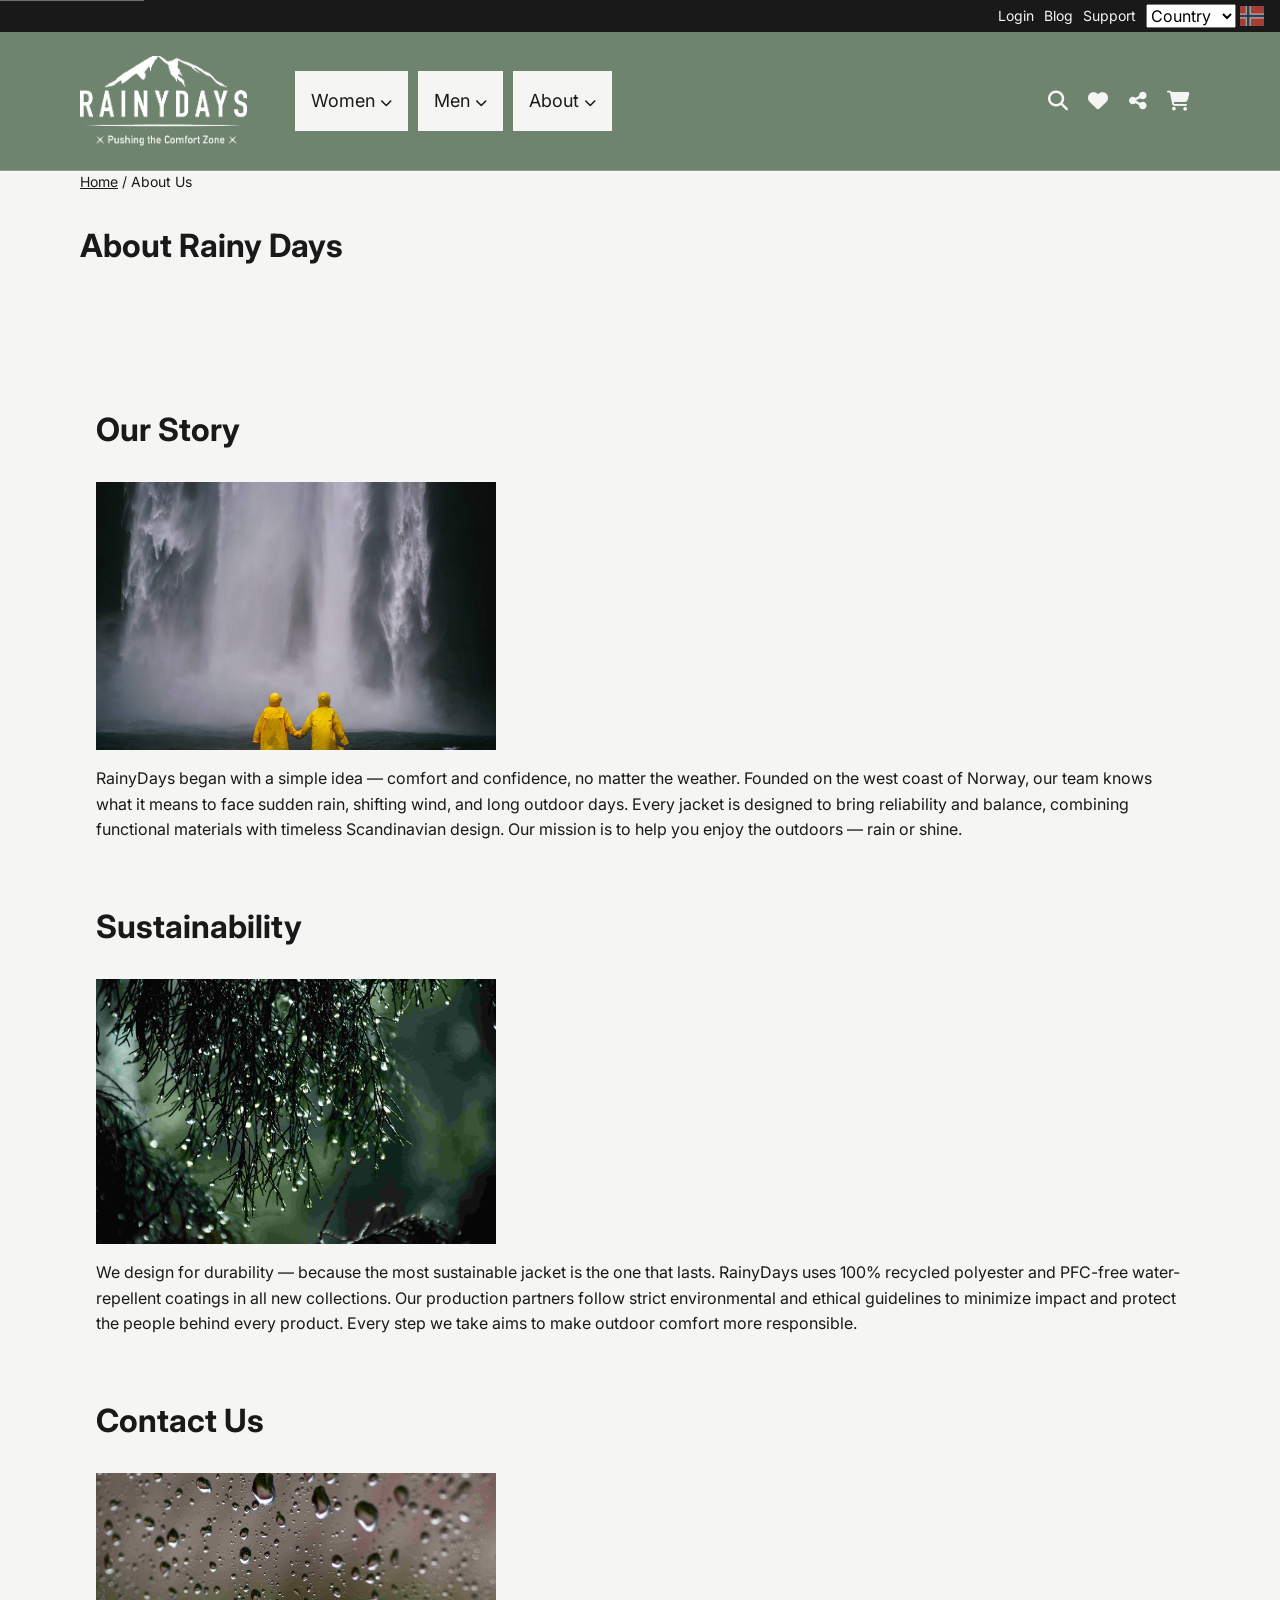
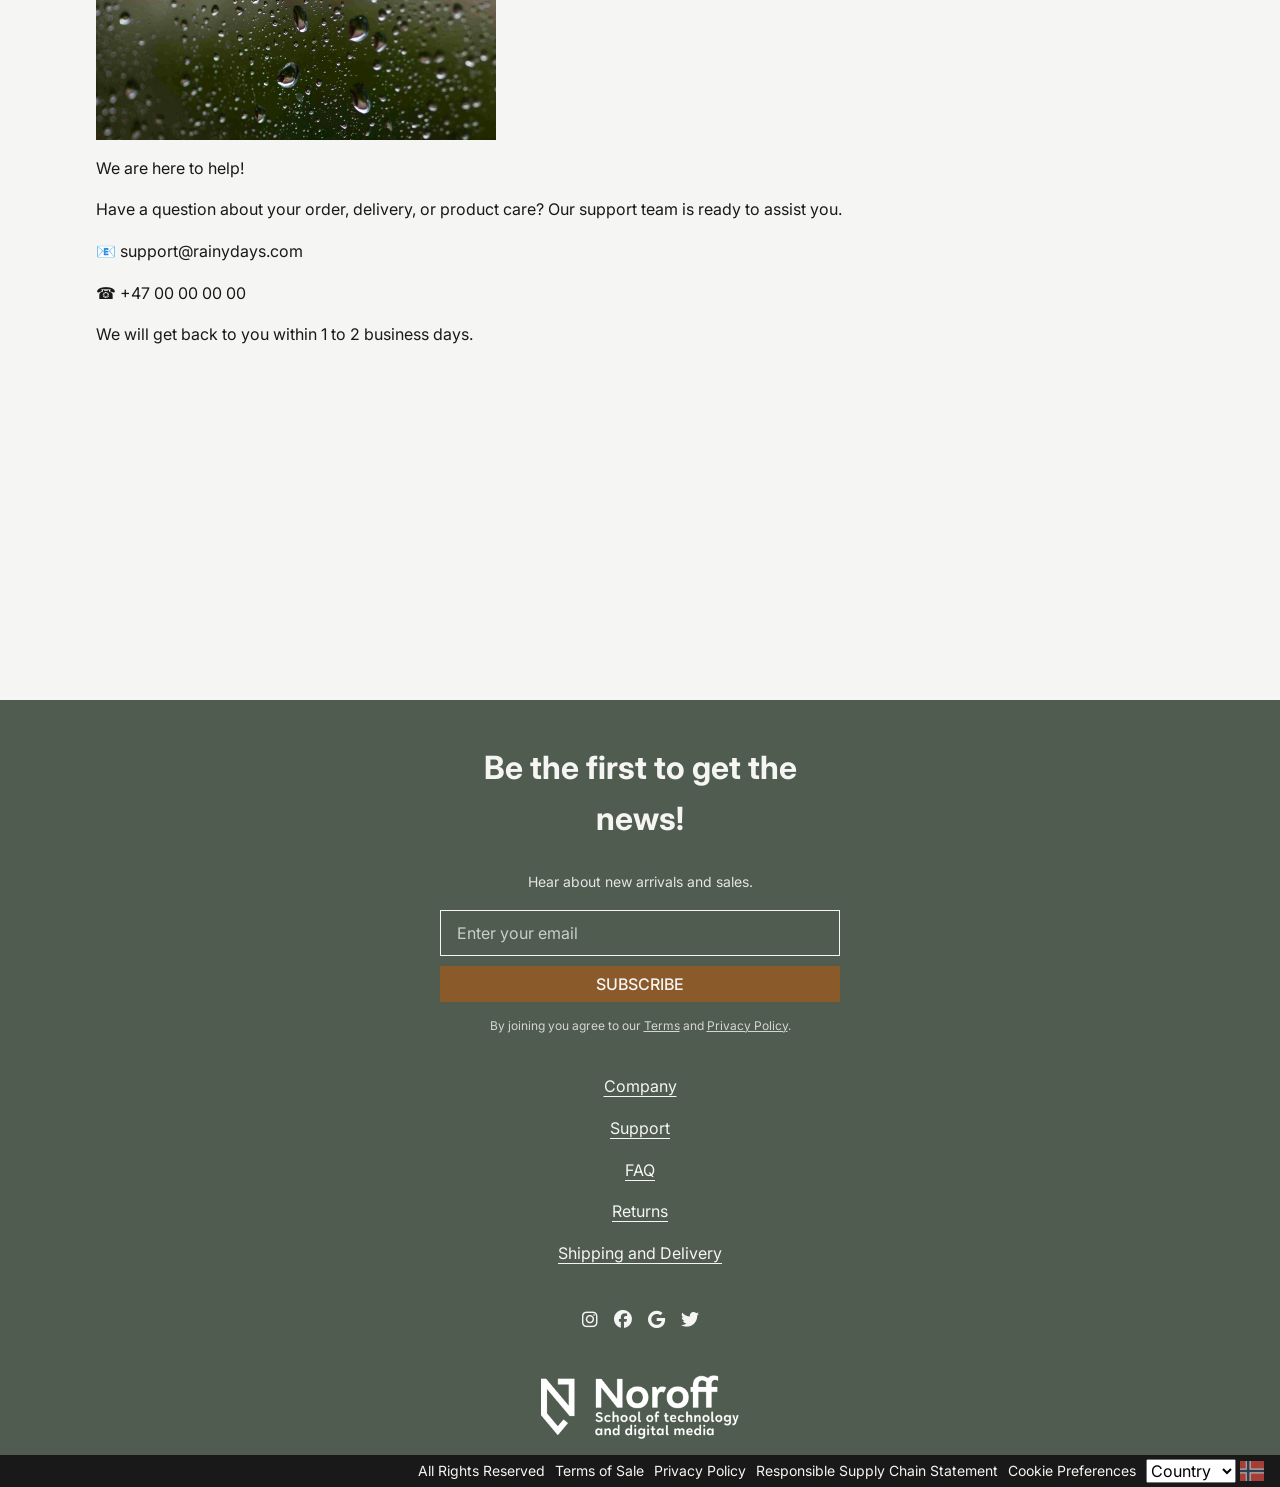
==== commit 66b18020: "added dividers for js files and readability, cart badge functionality added to all headers, filterin" ====
--- a/about/index.html
+++ b/about/index.html
@@ -18,7 +18,7 @@
     <link rel="stylesheet" href="../css/layout.css" />
     <link rel="stylesheet" href="../css/components.css" />
     <link rel="stylesheet" href="../css/utilities.css" />
-    <script type="module" src="../js/app.js" defer></script>
+    <script type="module" src="../js/ui.js" defer></script>
   </head>
   <body>
     <a class="skip-link" href="#main">Skip to content</a>
@@ -132,7 +132,7 @@
             aria-label="View shopping cart"
           >
             <i class="fa-solid fa-cart-shopping"></i>
-            <span class="cart-badge" aria-hidden="true"></span>
+            <span class="cart-badge" aria-hidden="true" hidden></span>
           </a>
 
           <label for="menu-toggle" class="menu-toggle-label icon-link">
@@ -286,8 +286,8 @@
           </form>
 
           <p class="legal-text">
-            By joining you agree to our <a href="#">Terms</a> and
-            <a href="#">Privacy Policy</a>.
+            By joining you agree to our             <a href="../terms/index.html">Terms</a> and
+                        <a href="../privacy/index.html">Privacy Policy</a>.
           </p>
         </div>
 
@@ -330,8 +330,8 @@
         <nav class="bottom-nav">
           <ul>
             <li><a href="#">All Rights Reserved</a></li>
-            <li><a href="#">Terms of Sale</a></li>
-            <li><a href="#">Privacy Policy</a></li>
+            <li><a href="../terms/index.html">Terms of Sale</a></li>
+                        <li><a href="../privacy/index.html">Privacy Policy</a></li>
             <li><a href="#">Responsible Supply Chain Statement</a></li>
             <li><a href="#">Cookie Preferences</a></li>
           </ul>
--- a/css/tokens.css
+++ b/css/tokens.css
@@ -30,7 +30,7 @@
    
    /* Semantic Colors */
    --color-border: #999999;          /* Light borders, dividers */
-   --color-error: #B71C1C;           /* Error states */
+   --color-alert: #B71C1C;           /* Error states */
    --color-success: #388e3c;         /* Success states */
 
 
--- a/css/layout.css
+++ b/css/layout.css
@@ -191,7 +191,7 @@
   right: 0;
   width: 8px;
   height: 8px;
-  background-color: var(--color-error);
+  background-color: var(--color-alert);
   border-radius: 50%;
 }
 
@@ -903,36 +903,14 @@
   object-fit: contain;
 }
 
-/* Mobile Thumbnails - Show below main image in horizontal row */
-.gallery-thumbnails {
-  display: flex;
-  flex-direction: row;
-  gap: var(--space-md);
-  overflow-x: auto;
-  padding-bottom: var(--space-sm);
-  padding-top: var(--space-md);
-}
-
-.thumb {
-  background: none;
-  border: none;
-  padding: 0;
-  cursor: pointer;
-  flex-shrink: 0;
-}
-
-.thumb img {
-  width: 60px;
-  height: auto;
-  aspect-ratio: 3/4;
-  object-fit: cover;
-  opacity: 0.6;
-  transition: opacity 0.2s;
-}
-
-.thumb:hover img,
-.thumb.active img {
-  opacity: 1;
+.price-large .sale-price {
+  color: var(--color-alert);
+  font-weight: bold;
+}
+
+.price-large .original-price {
+  text-decoration: line-through;
+  margin-right: var(--space-sm);
 }
 
 /* Product Bottom Section - Reviews and More Information */
@@ -941,6 +919,11 @@
   flex-direction: column;
   gap: var(--space-xl);
   margin-top: var(--space-2xl);
+}
+
+/* Mobile: More Information above "You might also like" so the order seems more natural. */
+.product-details-accordion {
+  order: -1;
 }
 
 /* DESKTOP LAYOUT (900px+) */
@@ -956,7 +939,6 @@
   /* Desktop Gallery Grid */
   .product-gallery {
     display: grid;
-    grid-template-columns: 80px 1fr; /* Thumbs | Main */
     gap: var(--space-md);
     position: sticky;
     top: 20px;
@@ -976,7 +958,14 @@
   }
 
   .gallery-main {
-    overflow: visible;
+    height: 100%;
+    aspect-ratio: auto;
+    background-color: var(--color-white);
+  }
+
+  .gallery-main img {
+    height: 100%;
+    object-fit: contain;
   }
 
   .product-bottom-section {
@@ -1169,19 +1158,6 @@
   display: none;
 }
 
-.mini-cart-item {
-  display: flex;
-  gap: 12px;
-  margin-bottom: 12px;
-  font-size: 0.9rem;
-}
-
-.mini-cart-item img {
-  width: 60px;
-  height: 80px;
-  object-fit: cover;
-}
-
 /* ========================================
    DESKTOP LAYOUT (900px+)
    ======================================== */
@@ -1304,3 +1280,80 @@
   border-radius: 0px;
   height: auto;
 }
+
+/* ========================================
+   LEGAL PAGES (Terms & Privacy)
+   ======================================== */
+
+.legal-page {
+  max-width: 800px;
+  margin: 0 auto;
+  padding: var(--space-xl) 0 var(--space-3xl);
+}
+
+.legal-page h1 {
+  margin-bottom: var(--space-sm);
+}
+
+.legal-updated {
+  color: var(--color-tertiary);
+  font-size: var(--font-size-sm);
+  margin-bottom: var(--space-lg);
+}
+
+.legal-intro {
+  font-size: var(--font-size-md);
+  line-height: var(--line-height-loose);
+  margin-bottom: var(--space-xl);
+}
+
+.legal-toc {
+  background-color: var(--color-bkg-boxes);
+  border-radius: var(--radius-md);
+  padding: var(--space-md) var(--space-lg);
+  margin-bottom: var(--space-xl);
+}
+
+.legal-toc h2 {
+  font-size: var(--font-size-h4);
+  margin-bottom: var(--space-sm);
+}
+
+.legal-toc ol {
+  margin: 0;
+  padding-left: var(--space-lg);
+  line-height: var(--line-height-loose);
+}
+
+.legal-toc a {
+  text-decoration: underline;
+}
+
+.legal-section {
+  padding-top: var(--space-lg);
+  margin-top: var(--space-lg);
+  border-top: var(--border-width) solid var(--color-border);
+}
+
+.legal-section h2 {
+  font-size: var(--font-size-h3);
+  margin-bottom: var(--space-sm);
+}
+
+.legal-section p,
+.legal-section li {
+  line-height: var(--line-height-loose);
+}
+
+.legal-section p {
+  margin-bottom: var(--space-md);
+}
+
+.legal-section ul {
+  padding-left: var(--space-lg);
+  margin-bottom: var(--space-md);
+}
+
+.legal-section a {
+  text-decoration: underline;
+}
--- a/css/components.css
+++ b/css/components.css
@@ -503,8 +503,56 @@
   background-color: var(--color-white);
 }
 
+.card-button {
+  display: grid;
+  place-items: center;
+  width: 40px;
+  height: 40px;
+  margin-left: auto;
+  border-radius: 50%;
+  background-color: var(--color-tertiary);
+  color: var(--color-white);
+  border: none;
+}
+
+.card-button:hover {
+  outline: 3px solid var(--color-primary);
+  outline-offset: 2px;
+}
+
 .card-footer .price {
   margin-left: 4px;
+}
+
+.card-footer .price.sale-price {
+  color: var(--color-alert);
+}
+
+.card-footer .price.original-price {
+  text-decoration: line-through;
+}
+
+.card-base {
+  padding: 20px;
+  background-color: var(--color-white);
+}
+
+.card-sizes {
+  display: flex;
+  justify-content: center;
+  gap: 4px;
+  flex-wrap: wrap;
+}
+
+.card-sizes .size-box {
+  flex: 1;
+}
+
+.card-sizes .size-box label {
+  width: 30px;
+  height: 30px;
+  border-radius: 50%;
+  font-size: var(--font-size-xs);
 }
 
 @media (min-width: 900px) {
@@ -617,6 +665,28 @@
 }
 
 /* ========================================
+   CART TOAST
+   ======================================== */
+
+.cart-toast {
+  position: fixed;
+  right: 16px;
+  bottom: 16px;
+  background-color: var(--color-primary);
+  color: var(--color-white);
+  padding: 12px 16px;
+  border-radius: var(--radius-md);
+  opacity: 0;
+  pointer-events: none;
+  transition: opacity 0.3s ease;
+  z-index: 1000;
+}
+
+.cart-toast.show {
+  opacity: 1;
+}
+
+/* ========================================
    PRODUCT FORMS & INPUTS
    ======================================== */
 
@@ -715,8 +785,8 @@
   color: var(--color-white);
 }
 
-.size-box label:hover {
-  color: var(--color-text-light);
+.size-box:hover label {
+  color: var(--color-white);
   background-color: var(--color-secondary);
 }
 
@@ -778,6 +848,12 @@
   gap: var(--space-md);
 }
 
+.related-products-grid {
+  display: grid;
+  grid-template-columns: repeat(2, 1fr);
+  gap: var(--space-md);
+}
+
 .review-card {
   background-color: var(--color-white);
   border: 1px solid var(--color-border);
@@ -829,6 +905,52 @@
 }
 
 /* ========================================
+   MINI CART COMPONENT
+   ======================================== */
+
+.mini-cart-item {
+  display: flex;
+  flex-direction: column; /* Image above info below 450px and from 900px */
+  gap: 12px;
+  margin-bottom: 12px;
+  font-size: 0.9rem;
+}
+
+.mini-cart-item img {
+  width: 60px;
+  height: 80px;
+  object-fit: cover;
+}
+
+.mini-cart-item .cart-row.bottom {
+  justify-content: flex-end;
+}
+
+@media (min-width: 450px) and (max-width: 899px) {
+  .mini-cart-item {
+    flex-direction: row;
+  }
+
+  /* The image fills the full height of the row; the bottom is cropped if it is too tall. */
+  .mini-cart-item .cart-media {
+    position: relative;
+    align-self: stretch;
+    flex: 0 0 182px;
+  }
+
+  .mini-cart-item .cart-media img {
+    position: absolute;
+    top: 16px;
+    left: 16px;
+    width: 150px;
+    height: calc(100% - 16px);
+    max-height: none;
+    object-fit: cover;
+    object-position: top;
+  }
+}
+
+/* ========================================
    CART COMPONENT
    ======================================== */
 
@@ -841,13 +963,16 @@
 
 .cart-media {
   display: flex;
+  padding: 16px 16px 0;
+  background-color: #fff;
 }
 
 .cart-media img {
   width: 150px;
-  max-height: 250px;
+  max-height: 135px; /* Crops the empty white at the bottom of the photos */
   object-fit: cover;
   object-position: top; /* This focuses on the top of the image when a square crop. Consider for desktop variant as well? */
+  border-radius: var(--radius-md);
 }
 
 .cart-info {
@@ -897,6 +1022,10 @@
   flex-direction: row;
   align-items: center;
   justify-content: space-between;
+}
+
+.cart-tile .quantity-selector {
+  width: auto;
 }
 
 .cart-row.bottom .price {
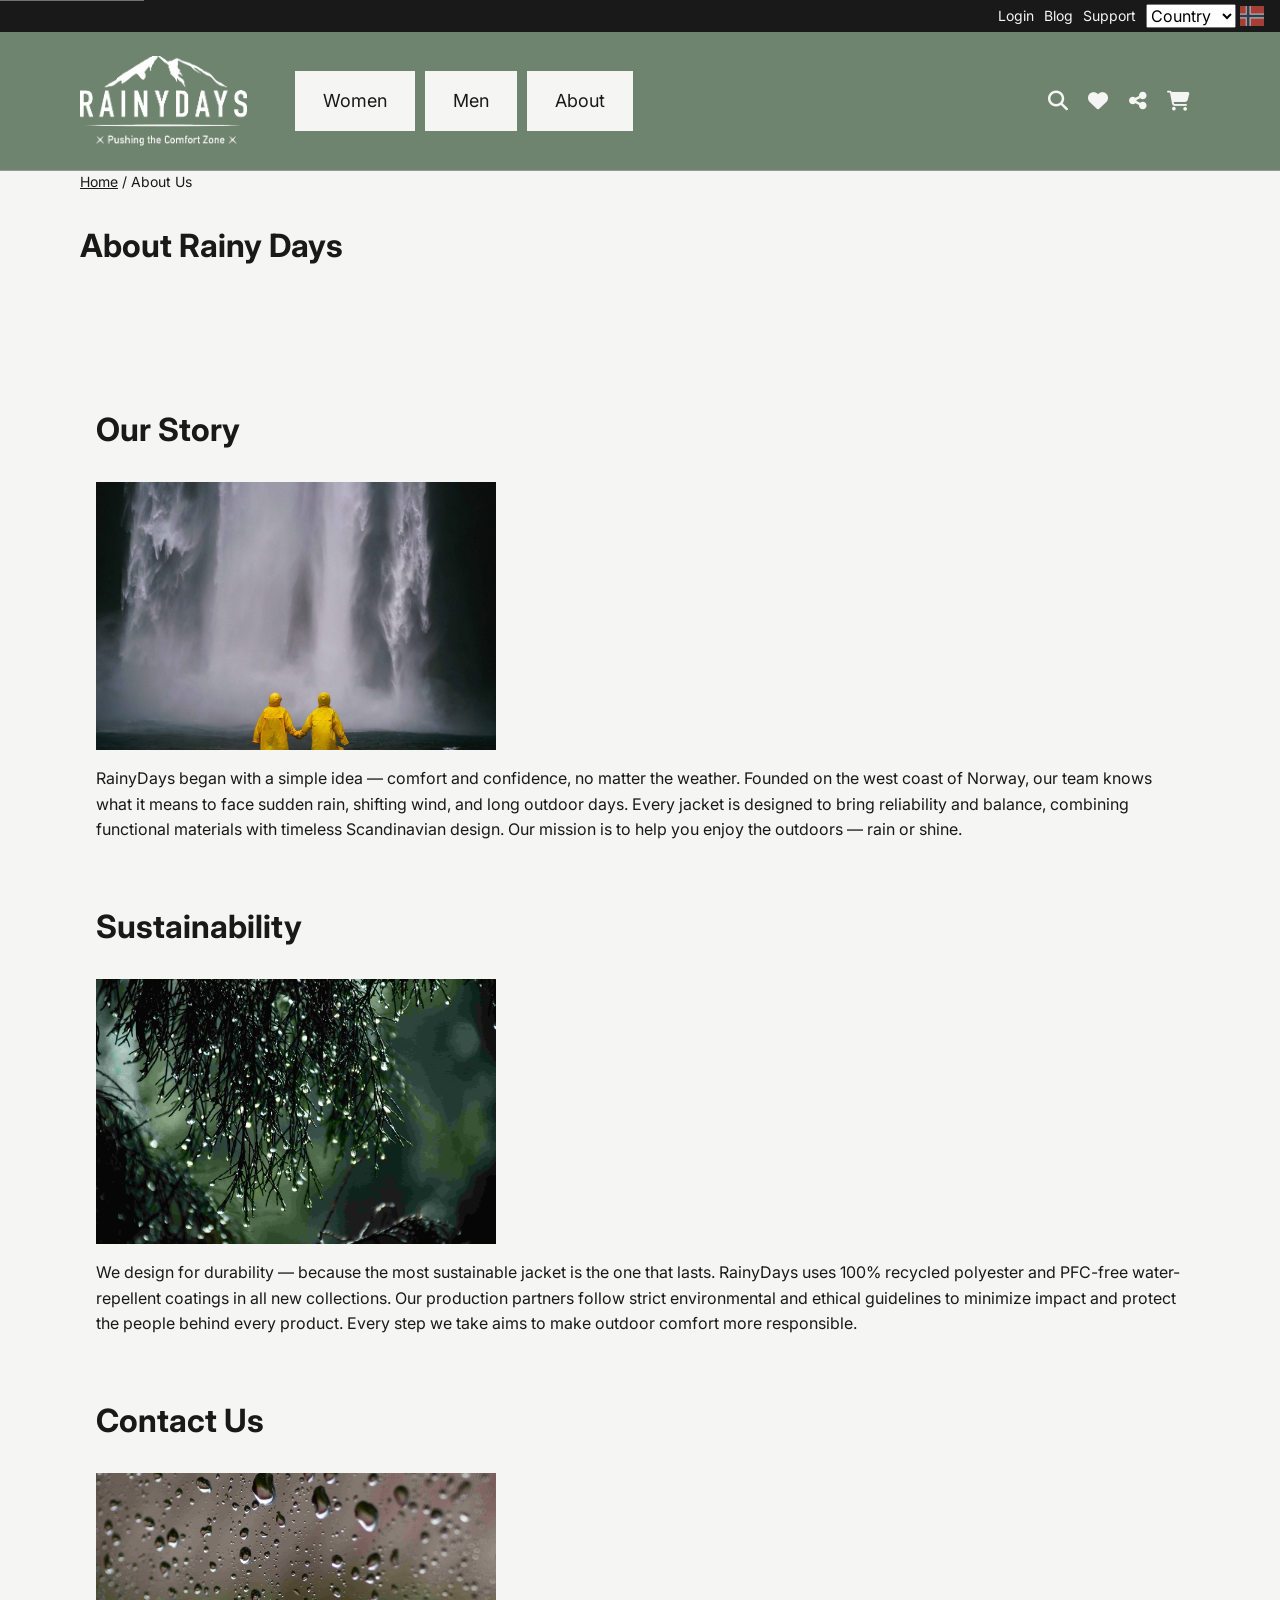
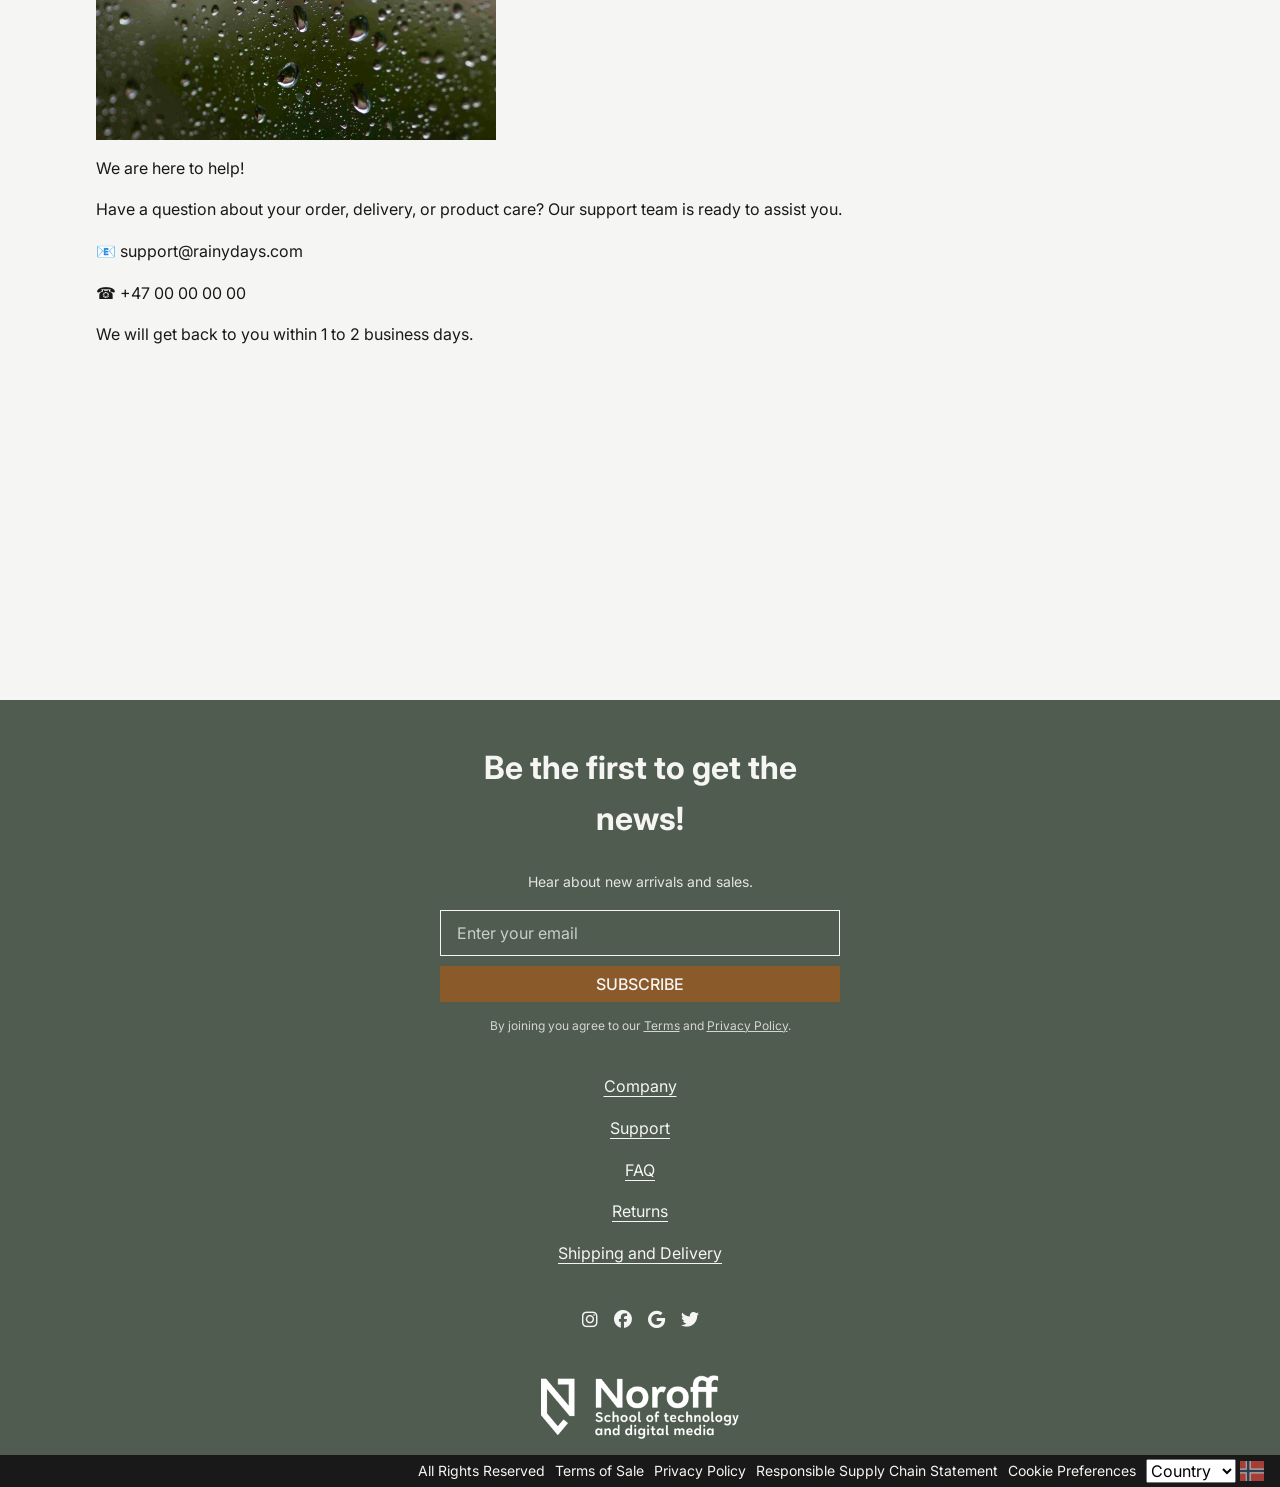
==== commit f75c3740: "changed main menu selection from dropdown, changed padding, heroprice removed" ====
--- a/about/index.html
+++ b/about/index.html
@@ -70,49 +70,9 @@
 
         <nav class="main-nav" aria-label="Desktop navigation">
           <ul class="nav-list">
-            <li class="dropdown-item">
-              <a
-                href="../category/products-women.html"
-                class="dropdown-trigger"
-              >
-                Women <i class="fa-solid fa-chevron-down"></i>
-              </a>
-              <ul class="dropdown-menu">
-                <li>
-                  <a href="../category/products-women.html">All Jackets</a>
-                </li>
-                <li><a href="../category/products-women.html">Hiking</a></li>
-                <li>
-                  <a href="../category/products-women.html">Activewear</a>
-                </li>
-                <li><a href="../category/products-women.html">Everyday</a></li>
-                <li><a href="../category/products-women.html">Skiing</a></li>
-              </ul>
-            </li>
-
-            <li class="dropdown-item">
-              <a href="../category/products-men.html" class="dropdown-trigger">
-                Men <i class="fa-solid fa-chevron-down"></i>
-              </a>
-              <ul class="dropdown-menu">
-                <li><a href="../category/products-men.html">All Jackets</a></li>
-                <li><a href="../category/products-men.html">Hiking</a></li>
-                <li><a href="../category/products-men.html">Activewear</a></li>
-                <li><a href="../category/products-men.html">Everyday</a></li>
-                <li><a href="../category/products-men.html">Skiing</a></li>
-              </ul>
-            </li>
-
-            <li class="dropdown-item">
-              <a href="index.html" class="dropdown-trigger">
-                About <i class="fa-solid fa-chevron-down"></i>
-              </a>
-              <ul class="dropdown-menu">
-                <li><a href="index.html">Our Story</a></li>
-                <li><a href="index.html">Sustainability</a></li>
-                <li><a href="#">Contact Us</a></li>
-              </ul>
-            </li>
+            <li><a href="../category/products-women.html" class="nav-btn">Women</a></li>
+            <li><a href="../category/products-men.html" class="nav-btn">Men</a></li>
+            <li><a href="../about/index.html" class="nav-btn">About</a></li>
           </ul>
         </nav>
 
@@ -145,46 +105,9 @@
       <input type="checkbox" id="menu-toggle" class="menu-toggle-checkbox" />
       <nav class="main-nav-mobile" aria-label="Mobile navigation">
         <ul class="nav-list-mobile">
-          <li>
-            <details class="mobile-dropdown">
-              <summary>Women <i class="fa-solid fa-chevron-down"></i></summary>
-              <ul class="mobile-sub-menu">
-                <li>
-                  <a href="../category/products-women.html">All Jackets</a>
-                </li>
-                <li><a href="../category/products-women.html">Hiking</a></li>
-                <li>
-                  <a href="../category/products-women.html">Activewear</a>
-                </li>
-                <li><a href="../category/products-women.html">Everyday</a></li>
-                <li><a href="../category/products-women.html">Skiing</a></li>
-              </ul>
-            </details>
-          </li>
-
-          <li>
-            <details class="mobile-dropdown">
-              <summary>Men <i class="fa-solid fa-chevron-down"></i></summary>
-              <ul class="mobile-sub-menu">
-                <li><a href="../category/products-men.html">All Jackets</a></li>
-                <li><a href="../category/products-men.html">Hiking</a></li>
-                <li><a href="../category/products-men.html">Activewear</a></li>
-                <li><a href="../category/products-men.html">Everyday</a></li>
-                <li><a href="../category/products-men.html">Skiing</a></li>
-              </ul>
-            </details>
-          </li>
-
-          <li>
-            <details class="mobile-dropdown">
-              <summary>About <i class="fa-solid fa-chevron-down"></i></summary>
-              <ul class="mobile-sub-menu">
-                <li><a href="index.html">Our Story</a></li>
-                <li><a href="index.html">Sustainability</a></li>
-                <li><a href="index.html">Contact Us</a></li>
-              </ul>
-            </details>
-          </li>
+          <li><a href="../category/products-women.html" class="nav-btn">Women</a></li>
+          <li><a href="../category/products-men.html" class="nav-btn">Men</a></li>
+          <li><a href="../about/index.html" class="nav-btn">About</a></li>
         </ul>
       </nav>
     </header>
--- a/css/layout.css
+++ b/css/layout.css
@@ -327,11 +327,43 @@
   .nav-list a {
     font-size: var(--font-size-md);
   }
+
+  .nav-list .nav-btn {
+    padding: 16px 28px;
+    background-color: var(--color-white);
+    transition:
+      background-color 0.4s ease,
+      color 0.4s ease;
+  }
+
+  .nav-list .nav-btn:hover {
+    background-color: var(--color-primary);
+    color: var(--color-white);
+  }
 }
 
 /* ========================================
    MOBILE HAMBURGER menu
    ======================================== */
+
+.nav-list-mobile {
+  list-style: none;
+  padding: 0;
+  margin: 0;
+}
+
+.nav-list-mobile .nav-btn {
+  display: block;
+  padding: 10px 0;
+  color: var(--color-text-dark);
+  text-decoration: none;
+  font-size: var(--font-size-md);
+  font-weight: 500;
+}
+
+.nav-list-mobile .nav-btn:hover {
+  color: var(--color-secondary-accent);
+}
 
 /* Remove default triangle marker from <details> */
 details > summary {
@@ -354,20 +386,6 @@
 details[open] summary i {
   transform: rotate(180deg);
   transition: transform 0.3s ease;
-}
-
-/* Style the sub-menu links */
-.mobile-sub-menu {
-  padding-left: 20px; /* Indent sub-items */
-  display: flex;
-  flex-direction: column;
-  gap: 10px;
-  margin-bottom: 10px;
-}
-
-.mobile-sub-menu a {
-  font-size: 0.95rem; /* Slightly smaller than main links */
-  opacity: 0.9;
 }
 
 /* ========================================
@@ -429,20 +447,6 @@
   display: block;
 }
 
-/* Price Tag (Mobile Only? Consider price tag in bottom right corner on desktop, or even same placement on desktop as mobile.) */
-.hero-price-tag {
-  position: absolute;
-  top: 0px;
-  left: 0px;
-  background-color: var(
-    --color-secondary
-  ); /* Sage green. Check if darker color needed.--color-tertiary? */
-  color: var(--color-white);
-  padding: 16px 16px;
-  font-weight: bold;
-  z-index: 2;
-}
-
 .hero-text-link {
   text-decoration: none; /* Removes the line */
   color: inherit;
@@ -467,10 +471,6 @@
     aspect-ratio: auto; /* Reset aspect ratio */
   }
 
-  .hero-price-tag {
-    display: none; /* Hide price on desktop */
-  }
-
   /* --- THE TEXT (Overlays the grid) */
   .hero-content {
     grid-column: 1 / -1;
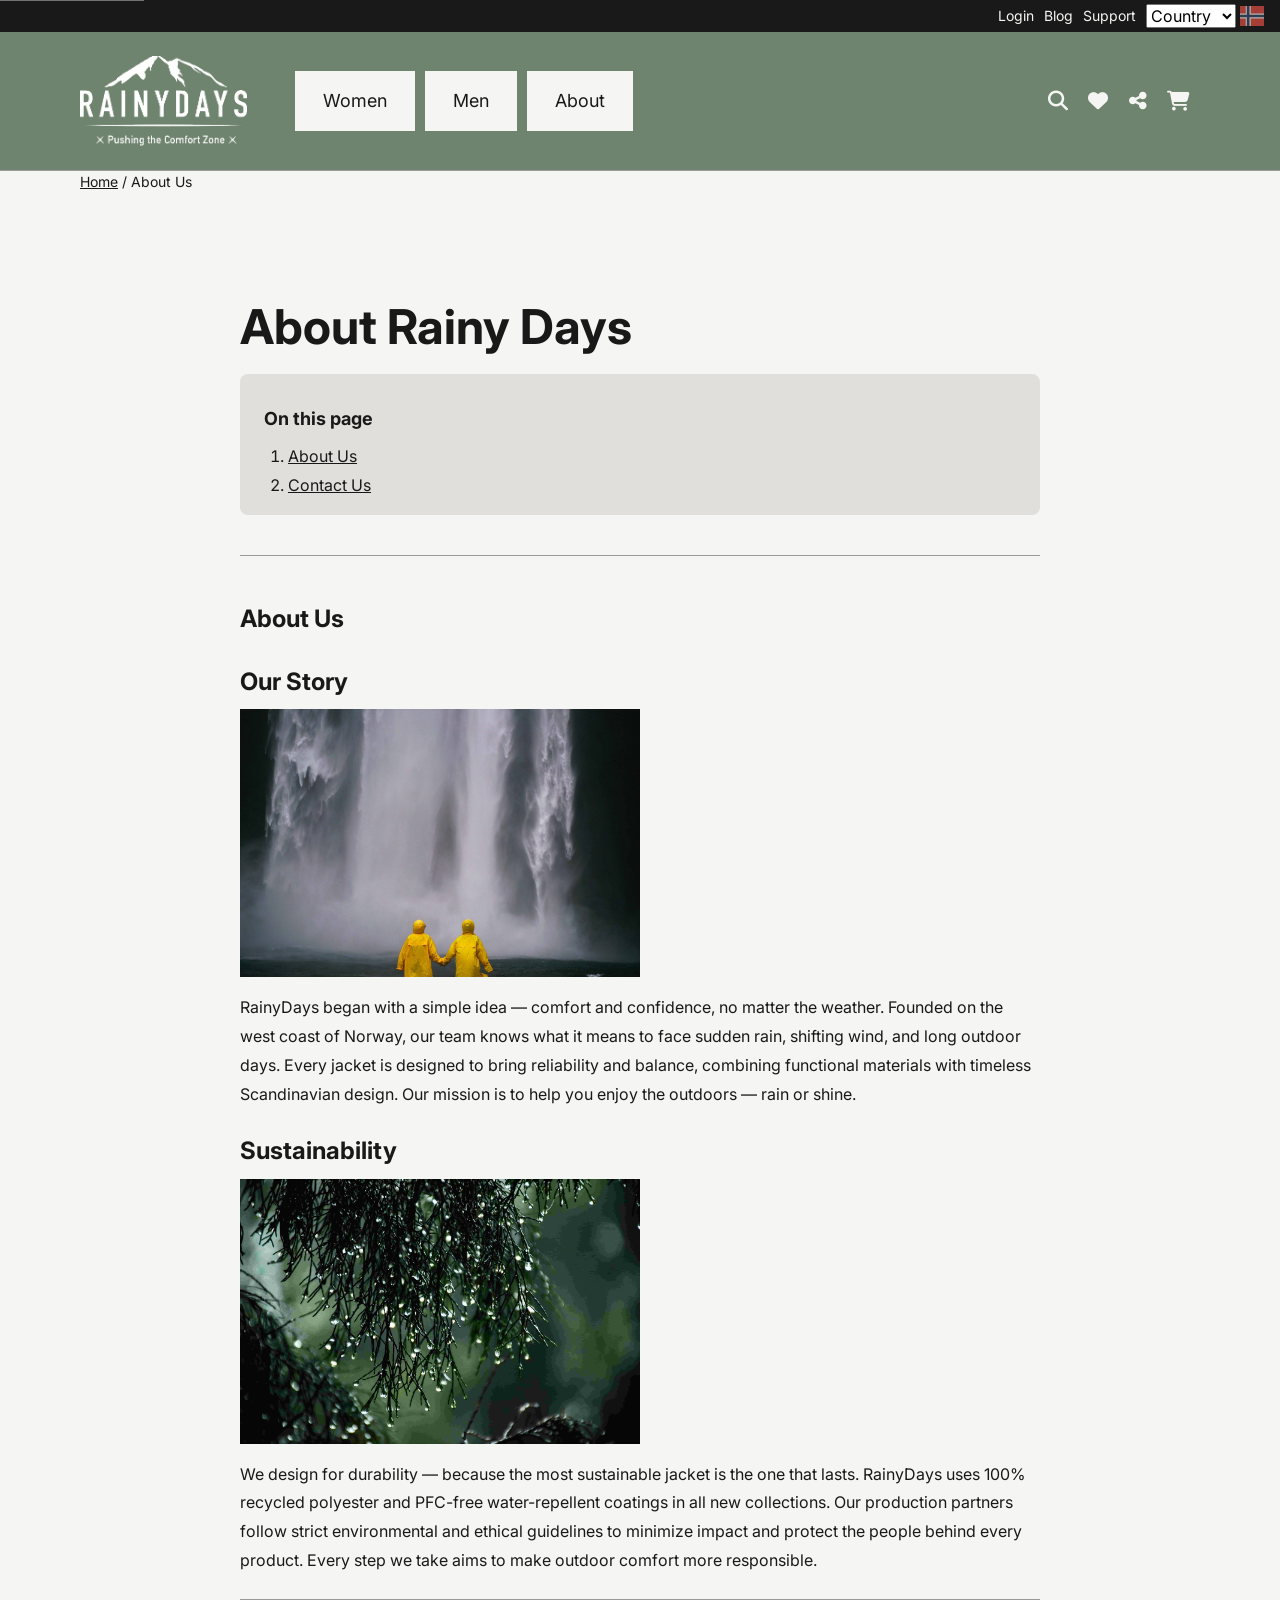
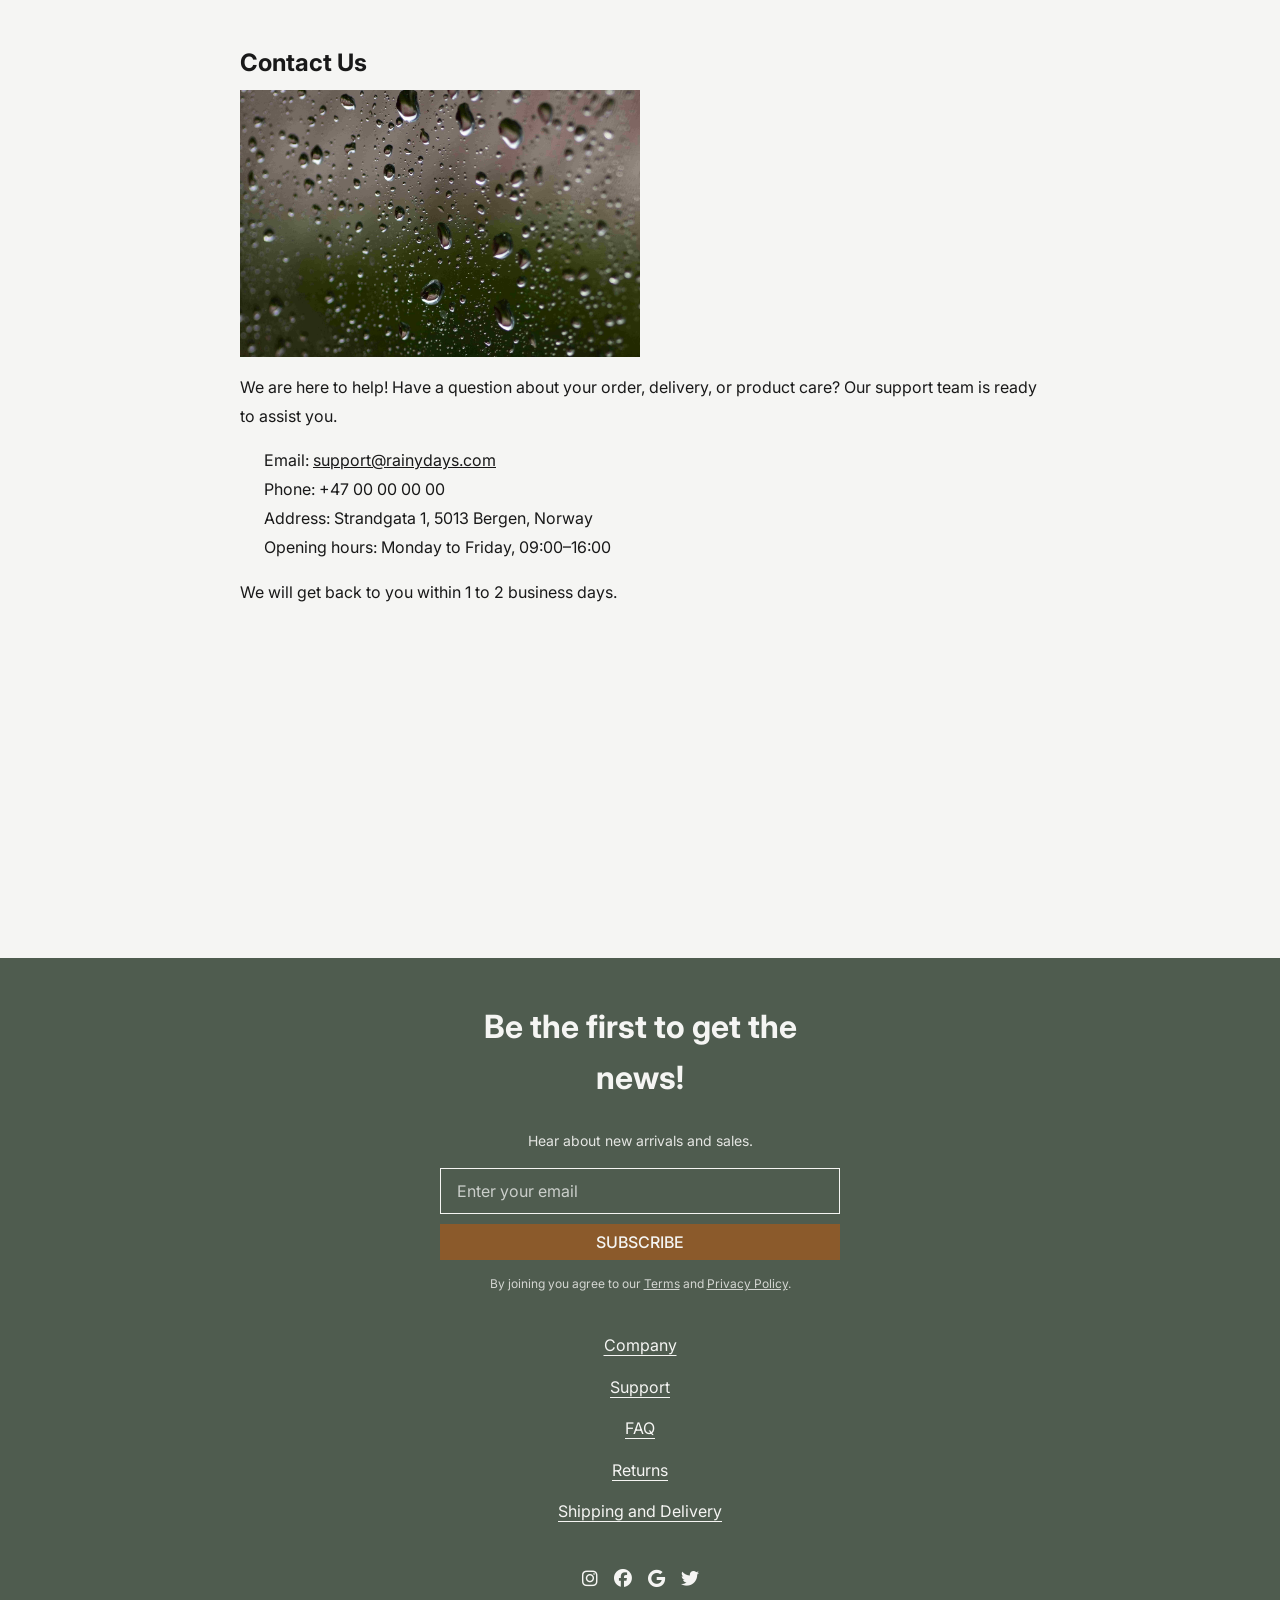
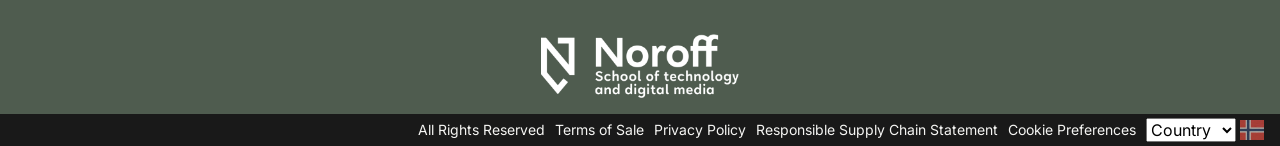
==== commit e96800b5: "about page fix, removed redundant images, css styling to cart tiles" ====
--- a/about/index.html
+++ b/about/index.html
@@ -118,71 +118,76 @@
           <a href="../index.html">Home</a> / <span>About Us</span>
         </div>
 
-        <h2>About Rainy Days</h2>
-
-        <section
-          class="about-us about-container"
-          aria-label="About Us Highlights"
-        >
-          <div class="about-text">
-            <h2>Our Story</h2>
-            <div class="our-story">
-              <img
-                src="../images/stock-photos/Pixabay-1836407.jpg"
-                alt="Rainy Days Jacket on hanger"
-                class="about-image"
-              />
-              <p>
-                RainyDays began with a simple idea — comfort and confidence, no
-                matter the weather. Founded on the west coast of Norway, our
-                team knows what it means to face sudden rain, shifting wind, and
-                long outdoor days. Every jacket is designed to bring reliability
-                and balance, combining functional materials with timeless
-                Scandinavian design. Our mission is to help you enjoy the
-                outdoors — rain or shine.
-              </p>
-            </div>
-          </div>
-
-          <div class="about-text">
-            <h2>Sustainability</h2>
-            <div class="sustainability">
-              <img
-                src="../images/stock-photos/Pexels Photo by Sitthan Kutty.jpg"
-                alt="Rainy Days Jacket on hanger"
-                class="about-image"
-              />
-              <p>
-                We design for durability — because the most sustainable jacket
-                is the one that lasts. RainyDays uses 100% recycled polyester
-                and PFC-free water-repellent coatings in all new collections.
-                Our production partners follow strict environmental and ethical
-                guidelines to minimize impact and protect the people behind
-                every product. Every step we take aims to make outdoor comfort
-                more responsible.
-              </p>
-            </div>
-          </div>
-
-          <div class="about-text">
-            <div class="contact-us">
-              <h2>Contact Us</h2>
-              <img
-                src="../images/stock-photos/Pixabay-4347225.jpg"
-                alt="Rainy Days Jacket on hanger"
-                class="about-image"
-              />
-              <p>We are here to help!</p>
-              <p>
-                Have a question about your order, delivery, or product care? Our
-                support team is ready to assist you.
-              </p>
-              <p>📧 support@rainydays.com</p>
-              <p>☎️ +47 00 00 00 00</p>
-              <p>We will get back to you within 1 to 2 business days.</p>
-            </div>
-          </div>
-        </section>
+        <article class="legal-page">
+          <h1>About Rainy Days</h1>
+
+          <nav class="legal-toc" aria-label="On this page">
+            <h2>On this page</h2>
+            <ol>
+              <li><a href="#about-us">About Us</a></li>
+              <li><a href="#contact">Contact Us</a></li>
+            </ol>
+          </nav>
+
+          <section class="legal-section" id="about-us">
+            <h2>About Us</h2>
+
+            <h3>Our Story</h3>
+            <img
+              src="../images/stock-photos/Pixabay-1836407.jpg"
+              alt="Rainy Days jacket on a hanger"
+              class="about-image"
+            />
+            <p>
+              RainyDays began with a simple idea — comfort and confidence, no
+              matter the weather. Founded on the west coast of Norway, our team
+              knows what it means to face sudden rain, shifting wind, and long
+              outdoor days. Every jacket is designed to bring reliability and
+              balance, combining functional materials with timeless
+              Scandinavian design. Our mission is to help you enjoy the
+              outdoors — rain or shine.
+            </p>
+
+            <h3>Sustainability</h3>
+            <img
+              src="../images/stock-photos/Pexels Photo by Sitthan Kutty.jpg"
+              alt="Rainy Days jacket hanging on a rail"
+              class="about-image"
+            />
+            <p>
+              We design for durability — because the most sustainable jacket is
+              the one that lasts. RainyDays uses 100% recycled polyester and
+              PFC-free water-repellent coatings in all new collections. Our
+              production partners follow strict environmental and ethical
+              guidelines to minimize impact and protect the people behind every
+              product. Every step we take aims to make outdoor comfort more
+              responsible.
+            </p>
+          </section>
+
+          <section class="legal-section" id="contact">
+            <h2>Contact Us</h2>
+            <img
+              src="../images/stock-photos/Pixabay-4347225.jpg"
+              alt="Rainy Days jacket"
+              class="about-image"
+            />
+            <p>
+              We are here to help! Have a question about your order, delivery,
+              or product care? Our support team is ready to assist you.
+            </p>
+            <ul>
+              <li>
+                Email:
+                <a href="mailto:support@rainydays.com">support@rainydays.com</a>
+              </li>
+              <li>Phone: +47 00 00 00 00</li>
+              <li>Address: Strandgata 1, 5013 Bergen, Norway</li>
+              <li>Opening hours: Monday to Friday, 09:00–16:00</li>
+            </ul>
+            <p>We will get back to you within 1 to 2 business days.</p>
+          </section>
+        </article>
       </div>
     </main>
 
--- a/css/layout.css
+++ b/css/layout.css
@@ -1000,6 +1000,7 @@
 .cart-list {
   display: flex;
   flex-direction: column;
+  gap: var(--space-md);
 }
 
 .continue-shopping {
@@ -1258,27 +1259,16 @@
    ABOUT PAGE LAYOUT
    ======================================== */
 
-.about-us {
-  display: flex;
-  flex-direction: column;
-  gap: var(--space-md);
-  padding: var(--space-3xl) var(--margin-page);
-}
-
-.about-container {
-  max-width: 1200px;
-  margin: 0 auto;
-}
-
-.about-text {
-  gap: var(--space-md);
-}
-
 .about-image {
+  display: block;
   width: 100%;
   max-width: 400px;
-  border-radius: 0px;
   height: auto;
+  margin-bottom: var(--space-md);
+}
+
+.legal-section h3 {
+  margin: var(--space-lg) 0 var(--space-sm);
 }
 
 /* ========================================
--- a/css/components.css
+++ b/css/components.css
@@ -373,6 +373,62 @@
   color: var(--color-white);
 }
 
+/* Filter menu */
+.toolbar .filter-menu {
+  padding: 16px 20px;
+  gap: 16px;
+  min-width: 240px;
+}
+
+.filter-clear {
+  align-self: flex-end;
+  background: none;
+  border: none;
+  padding: 0;
+  font-size: 0.85rem;
+  text-decoration: underline;
+  cursor: pointer;
+  color: var(--color-text-dark);
+}
+
+.filter-group {
+  border: none;
+  border-top: 1px solid var(--color-border);
+  margin: 0;
+  padding: 12px 0 0;
+  min-width: 0;
+}
+
+.filter-group legend {
+  display: block;
+  padding: 0 8px 0 0;
+  font-size: 0.8rem;
+  font-weight: 700;
+  text-transform: uppercase;
+  letter-spacing: 0.05em;
+  color: var(--color-text-dark);
+}
+
+.filter-group label {
+  display: flex;
+  align-items: center;
+  justify-content: space-between;
+  gap: 16px;
+  padding: 6px 0;
+  font-size: 0.9rem;
+  cursor: pointer;
+}
+
+.filter-group input[type="checkbox"],
+.filter-group input[type="radio"] {
+  order: 1;
+  margin: 0;
+  flex-shrink: 0;
+  width: 16px;
+  height: 16px;
+  cursor: pointer;
+}
+
 /* ========================================
    PRODUCT CARDS
    ======================================== */
@@ -920,6 +976,7 @@
   width: 60px;
   height: 80px;
   object-fit: cover;
+  object-position: top; /* Keep the top of the photo visible; overflow is cropped at the bottom */
 }
 
 .mini-cart-item .cart-row.bottom {
@@ -964,15 +1021,17 @@
 .cart-media {
   display: flex;
   padding: 16px 16px 0;
-  background-color: #fff;
 }
 
 .cart-media img {
   width: 150px;
-  max-height: 135px; /* Crops the empty white at the bottom of the photos */
-  object-fit: cover;
+  height: 150px; /* Ensures consistent height for the image container */
+  object-fit: contain;
   object-position: top; /* This focuses on the top of the image when a square crop. Consider for desktop variant as well? */
   border-radius: var(--radius-md);
+  padding: 16px;
+  background-color: #fff;
+  border: 1px solid var(--color-border);
 }
 
 .cart-info {
